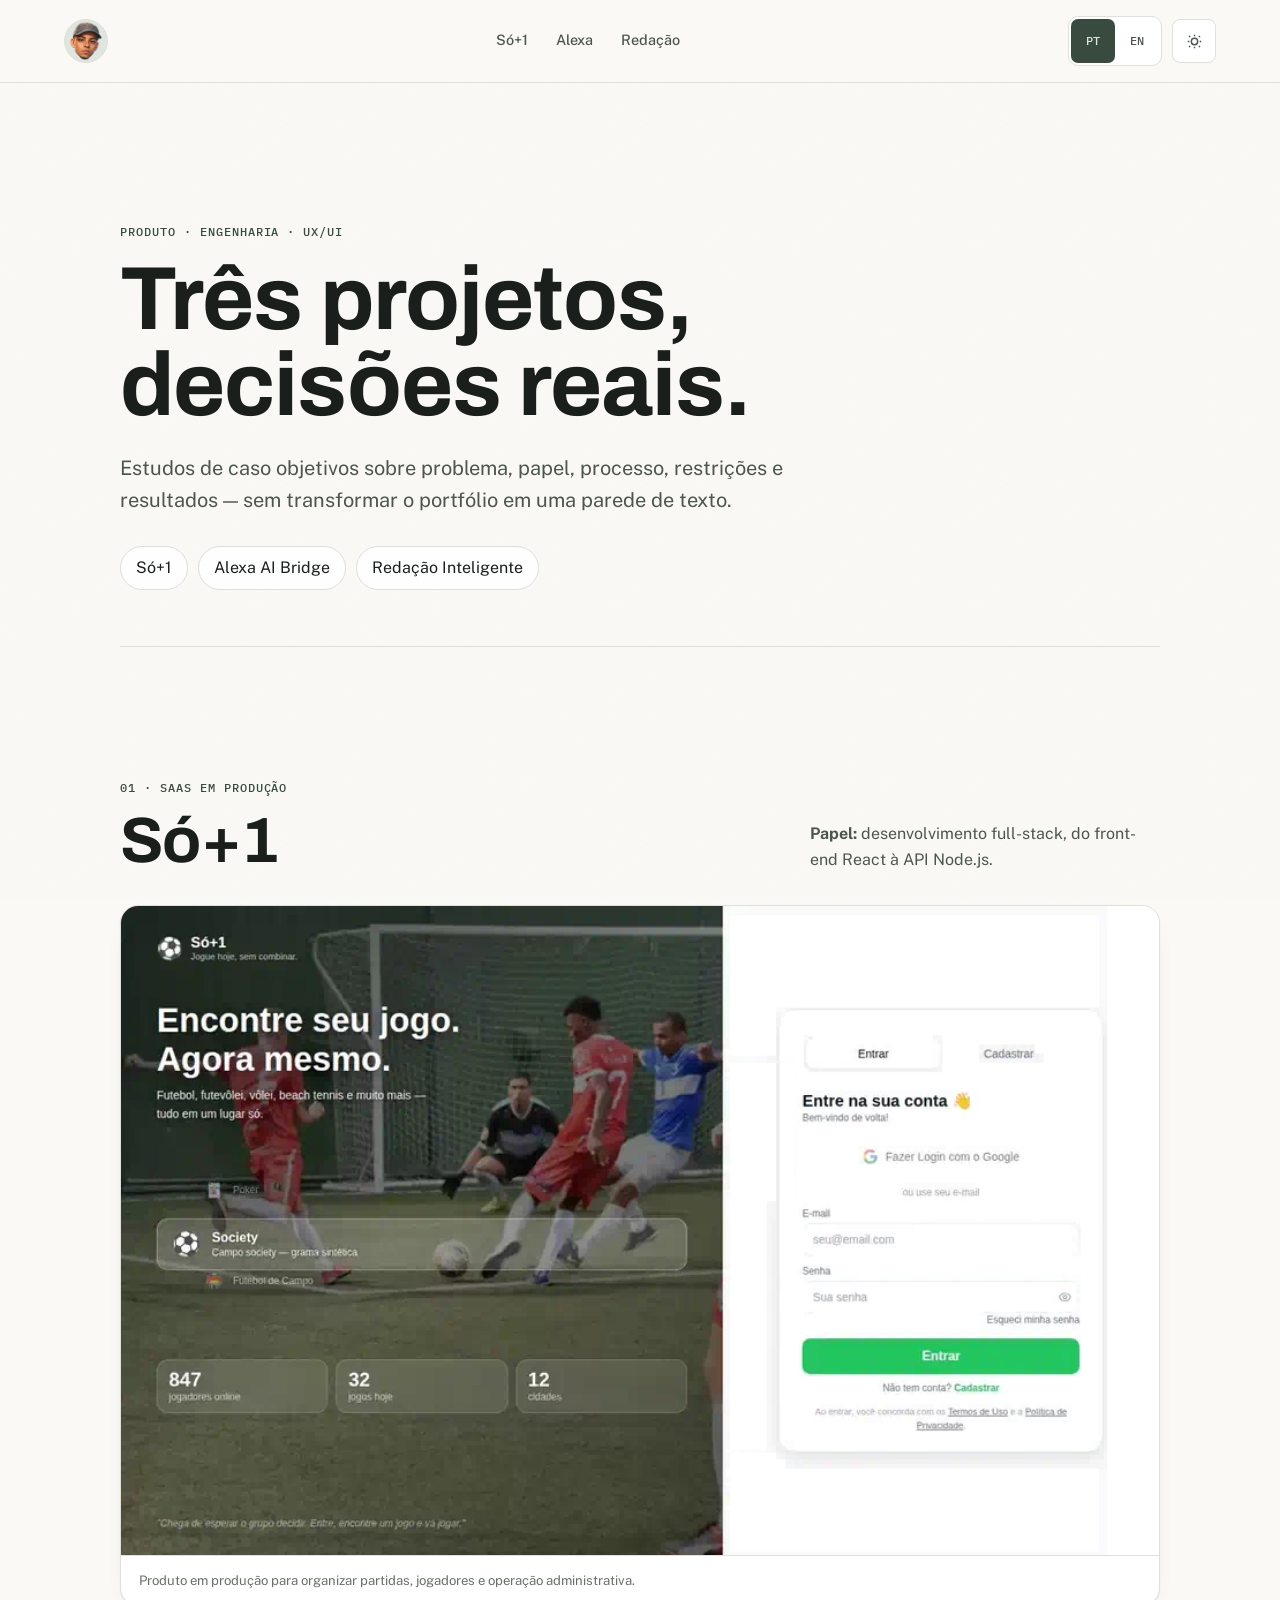
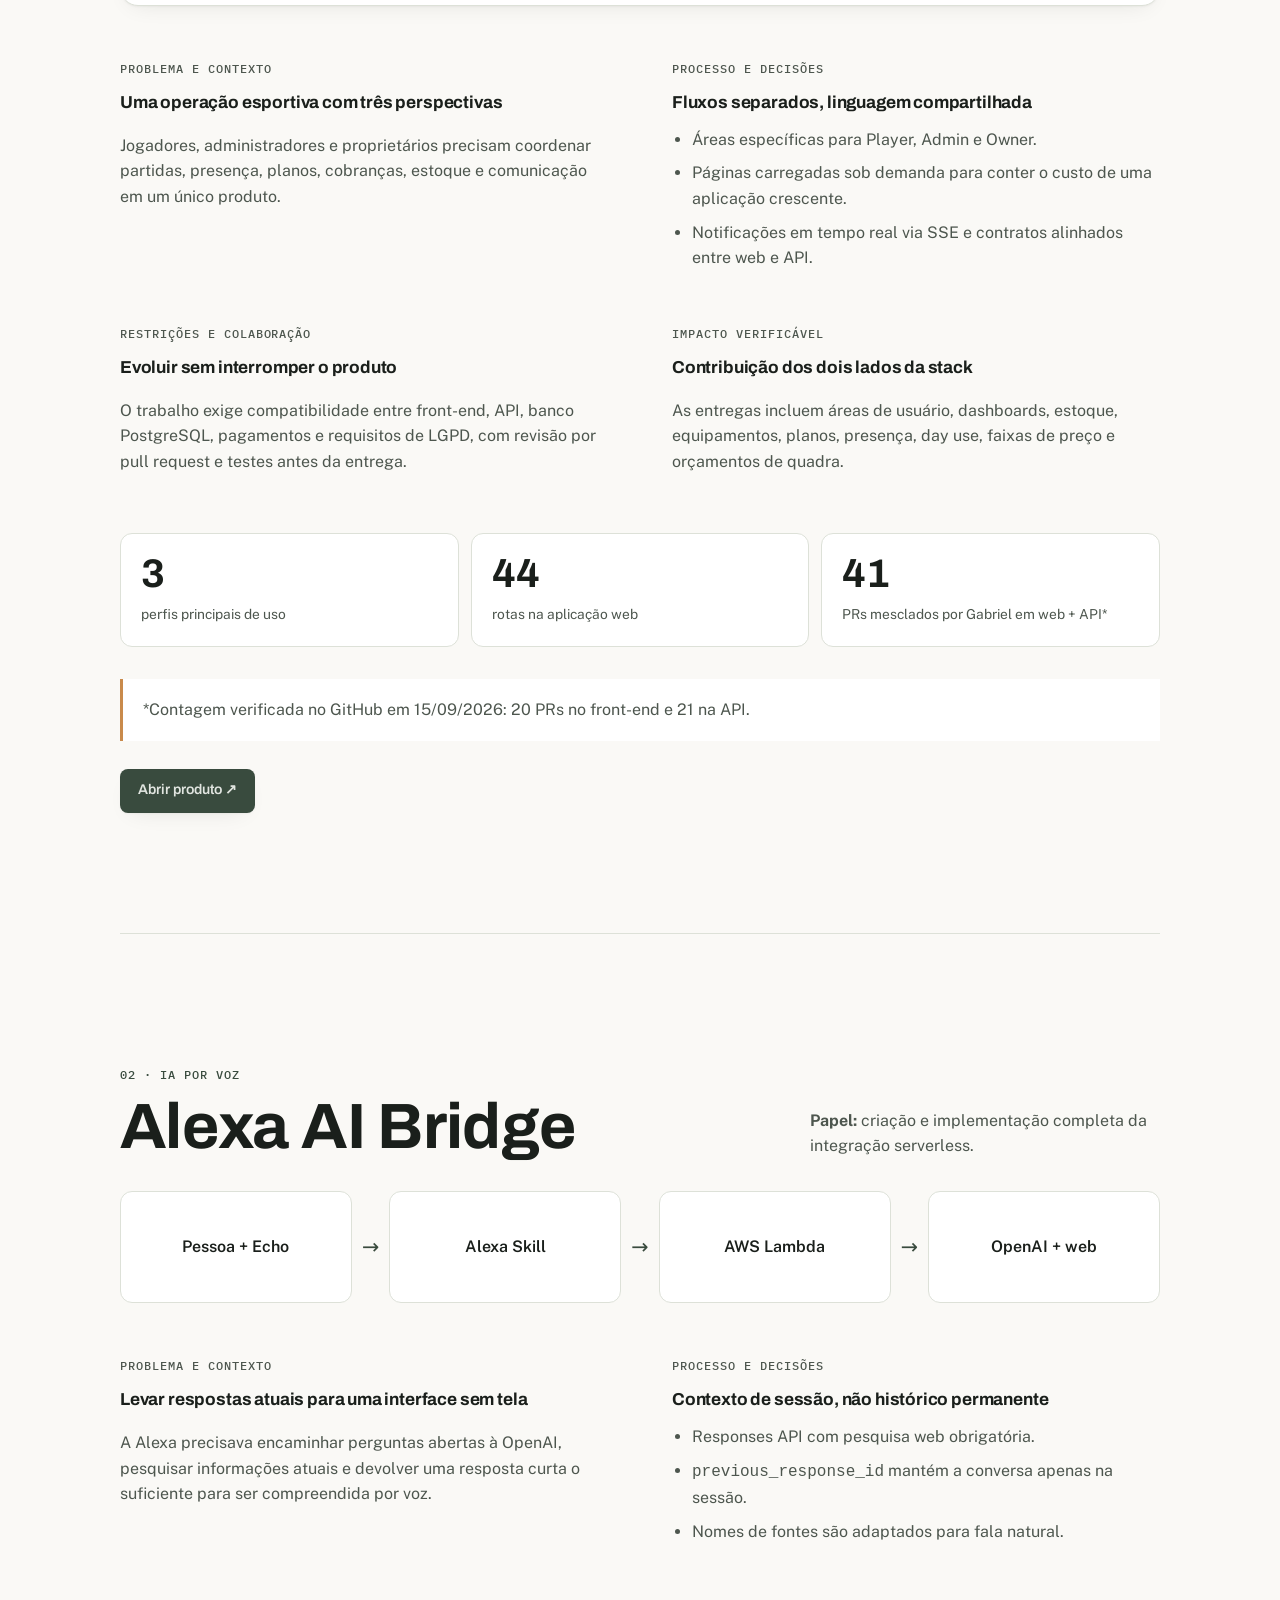
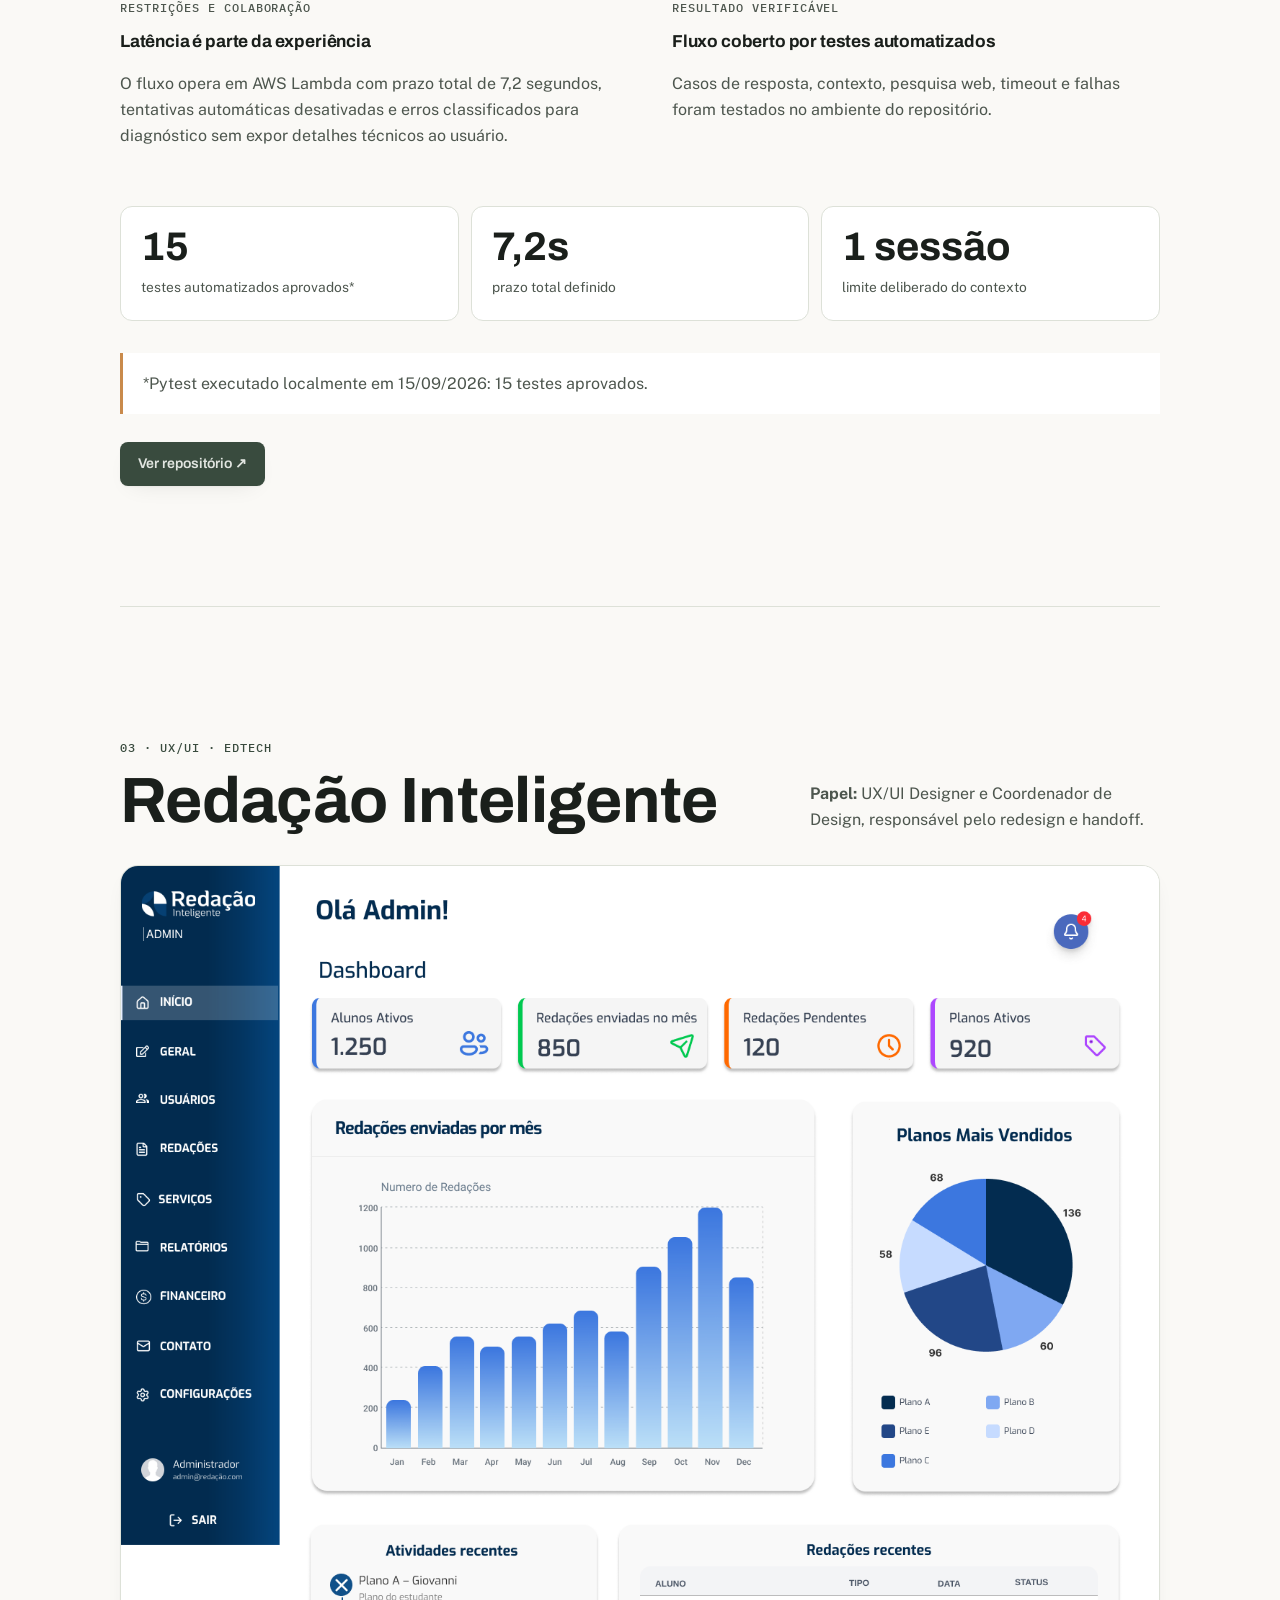
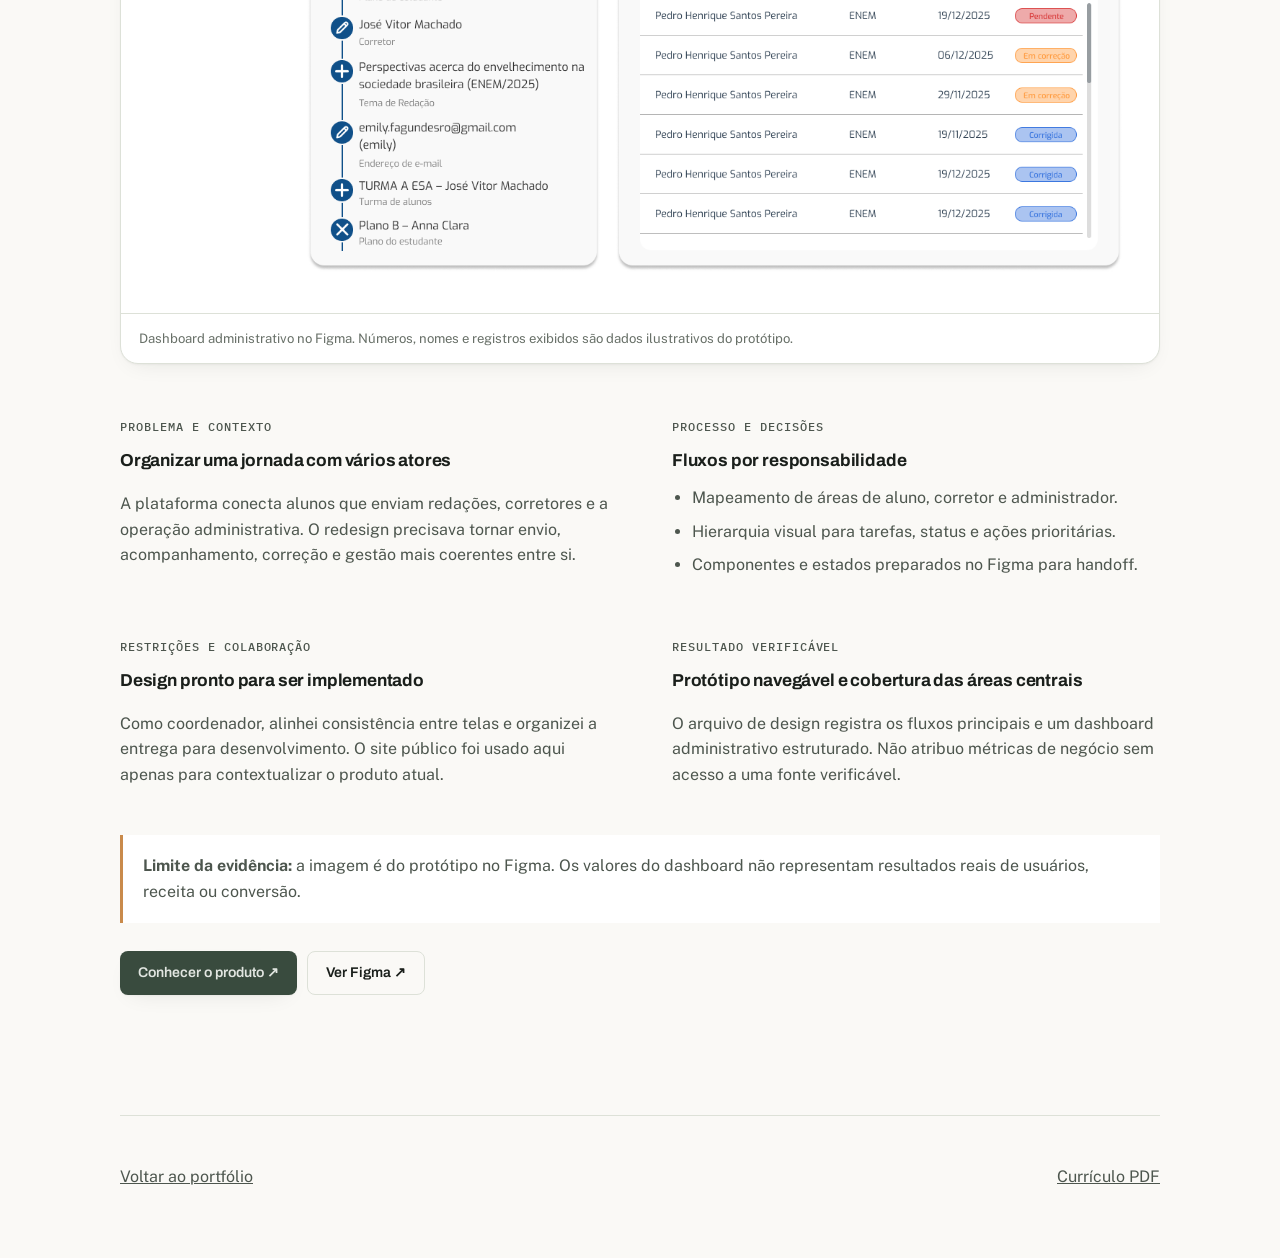
==== case-studies.html @ 2f15545d "feat: add bilingual visual case studies" ====
<!doctype html>
<html lang="pt-BR">
<head>
<meta charset="UTF-8"><meta name="viewport" content="width=device-width,initial-scale=1">
<title>Estudos de caso — Gabriel Soares</title>
<meta name="description" content="Estudos de caso de produto, engenharia full-stack e UX/UI de Gabriel Soares.">
<link rel="icon" type="image/png" href="favicon.png"><link rel="preconnect" href="https://fonts.googleapis.com"><link rel="preconnect" href="https://fonts.gstatic.com" crossorigin>
<link rel="stylesheet" href="https://fonts.googleapis.com/css2?family=Archivo:wght@500;600;700;800&family=Public+Sans:wght@400;500;600&family=IBM+Plex+Mono:wght@400;500&display=swap"><link rel="stylesheet" href="style.css"><link rel="stylesheet" href="case-studies.css">
<script>(function(){try{var t=localStorage.getItem("theme");if(t==="light"||t==="dark")document.documentElement.setAttribute("data-theme",t);}catch(e){}})();</script>
</head>
<body>
<a class="skip-link" href="#main">Pular para o conteúdo</a><div class="noise" aria-hidden="true"></div>
<header class="site-header"><a class="brand" href="./" aria-label="Gabriel Soares — início"><img src="avatar-nav.png" alt="Gabriel Soares" width="36" height="36"></a>
  <nav class="nav" aria-label="Estudos de caso"><a href="#so-mais-um">Só+1</a><a href="#alexa">Alexa</a><a href="#redacao">Redação</a></nav>
  <div class="header-actions"><div class="language-switcher" role="group" aria-label="Selecionar idioma"><button class="language-btn is-active" type="button" data-language-option="pt-BR" aria-pressed="true">PT</button><button class="language-btn" type="button" data-language-option="en" aria-pressed="false">EN</button></div><button class="theme-toggle" id="themeToggle" type="button" aria-label="Alternar tema claro/escuro"><svg class="icon-sun" aria-hidden="true" width="17" height="17" viewBox="0 0 24 24" fill="none" stroke="currentColor" stroke-width="2"><circle cx="12" cy="12" r="4.5"/><path d="M12 2.5v2.2M12 19.3v2.2M4.2 4.2l1.6 1.6M18.2 18.2l1.6 1.6M2.5 12h2.2M19.3 12h2.2M4.2 19.8l1.6-1.6M18.2 5.8l1.6-1.6"/></svg><svg class="icon-moon" aria-hidden="true" width="17" height="17" viewBox="0 0 24 24" fill="none" stroke="currentColor" stroke-width="2"><path d="M20 14.5A8.5 8.5 0 1 1 9.5 4a6.8 6.8 0 0 0 10.5 10.5Z"/></svg></button></div>
</header>
<main id="main">
<section class="case-hero"><div data-lang-block="pt-BR"><p class="case-eyebrow">Produto · Engenharia · UX/UI</p><h1>Três projetos,<br>decisões reais.</h1><p>Estudos de caso objetivos sobre problema, papel, processo, restrições e resultados — sem transformar o portfólio em uma parede de texto.</p><nav class="case-jumps" aria-label="Ir para um estudo"><a href="#so-mais-um">Só+1</a><a href="#alexa">Alexa AI Bridge</a><a href="#redacao">Redação Inteligente</a></nav></div><div data-lang-block="en" hidden><p class="case-eyebrow">Product · Engineering · UX/UI</p><h1>Three projects,<br>real decisions.</h1><p>Focused case studies covering the problem, role, process, constraints, and results—without turning the portfolio into a wall of text.</p><nav class="case-jumps" aria-label="Jump to a case study"><a href="#so-mais-um">Só+1</a><a href="#alexa">Alexa AI Bridge</a><a href="#redacao">Redação Inteligente</a></nav></div></section>

<section id="so-mais-um" class="case-study">
<div data-lang-block="pt-BR"><div class="case-heading"><div><p class="case-label">01 · SaaS em produção</p><h2>Só+1</h2></div><p class="case-role"><strong>Papel:</strong> desenvolvimento full-stack, do front-end React à API Node.js.</p></div><figure class="case-cover"><img src="assets/cases/so-mais-um-app.webp" alt="Interface do aplicativo Só+1" width="900" height="563"><figcaption>Produto em produção para organizar partidas, jogadores e operação administrativa.</figcaption></figure><div class="case-grid"><div class="case-copy"><p class="case-label">Problema e contexto</p><h3>Uma operação esportiva com três perspectivas</h3><p>Jogadores, administradores e proprietários precisam coordenar partidas, presença, planos, cobranças, estoque e comunicação em um único produto.</p></div><div class="case-copy"><p class="case-label">Processo e decisões</p><h3>Fluxos separados, linguagem compartilhada</h3><ul><li>Áreas específicas para Player, Admin e Owner.</li><li>Páginas carregadas sob demanda para conter o custo de uma aplicação crescente.</li><li>Notificações em tempo real via SSE e contratos alinhados entre web e API.</li></ul></div><div class="case-copy"><p class="case-label">Restrições e colaboração</p><h3>Evoluir sem interromper o produto</h3><p>O trabalho exige compatibilidade entre front-end, API, banco PostgreSQL, pagamentos e requisitos de LGPD, com revisão por pull request e testes antes da entrega.</p></div><div class="case-copy"><p class="case-label">Impacto verificável</p><h3>Contribuição dos dois lados da stack</h3><p>As entregas incluem áreas de usuário, dashboards, estoque, equipamentos, planos, presença, day use, faixas de preço e orçamentos de quadra.</p></div></div><ul class="facts"><li><strong>3</strong><span>perfis principais de uso</span></li><li><strong>44</strong><span>rotas na aplicação web</span></li><li><strong>41</strong><span>PRs mesclados por Gabriel em web + API*</span></li></ul><p class="evidence-note">*Contagem verificada no GitHub em 15/09/2026: 20 PRs no front-end e 21 na API.</p><div class="case-actions"><a class="btn btn-primary" href="https://app.so-mais-um.com" target="_blank" rel="noopener">Abrir produto ↗</a></div></div>
<div data-lang-block="en" hidden><div class="case-heading"><div><p class="case-label">01 · Live SaaS</p><h2>Só+1</h2></div><p class="case-role"><strong>Role:</strong> full-stack development, from the React front-end to the Node.js API.</p></div><figure class="case-cover"><img src="assets/cases/so-mais-um-app.webp" alt="Só+1 application interface" width="900" height="563"><figcaption>A live product for managing matches, players, and administrative operations.</figcaption></figure><div class="case-grid"><div class="case-copy"><p class="case-label">Problem and context</p><h3>One sports operation, three perspectives</h3><p>Players, administrators, and owners need to coordinate matches, attendance, plans, payments, inventory, and communication in one product.</p></div><div class="case-copy"><p class="case-label">Process and decisions</p><h3>Separate workflows, shared language</h3><ul><li>Dedicated Player, Admin, and Owner areas.</li><li>Lazy-loaded pages to control the cost of a growing application.</li><li>Real-time SSE notifications and coordinated web/API contracts.</li></ul></div><div class="case-copy"><p class="case-label">Constraints and collaboration</p><h3>Evolving without disrupting the product</h3><p>The work spans front-end, API, PostgreSQL, payments, and GDPR/LGPD requirements, with pull-request review and testing before delivery.</p></div><div class="case-copy"><p class="case-label">Verified impact</p><h3>Contributing across the stack</h3><p>Deliveries include user areas, dashboards, inventory, equipment, plans, attendance, day use, price bands, and court quotes.</p></div></div><ul class="facts"><li><strong>3</strong><span>core user roles</span></li><li><strong>44</strong><span>routes in the web app</span></li><li><strong>41</strong><span>PRs merged by Gabriel across web + API*</span></li></ul><p class="evidence-note">*GitHub count verified on September 15, 2026: 20 front-end PRs and 21 API PRs.</p><div class="case-actions"><a class="btn btn-primary" href="https://app.so-mais-um.com" target="_blank" rel="noopener">Open product ↗</a></div></div>
</section>

<section id="alexa" class="case-study">
<div data-lang-block="pt-BR"><div class="case-heading"><div><p class="case-label">02 · IA por voz</p><h2>Alexa AI Bridge</h2></div><p class="case-role"><strong>Papel:</strong> criação e implementação completa da integração serverless.</p></div><div class="architecture" aria-label="Arquitetura do Alexa AI Bridge"><div>Pessoa + Echo</div><span>→</span><div>Alexa Skill</div><span>→</span><div>AWS Lambda</div><span>→</span><div>OpenAI + web</div></div><div class="case-grid"><div class="case-copy"><p class="case-label">Problema e contexto</p><h3>Levar respostas atuais para uma interface sem tela</h3><p>A Alexa precisava encaminhar perguntas abertas à OpenAI, pesquisar informações atuais e devolver uma resposta curta o suficiente para ser compreendida por voz.</p></div><div class="case-copy"><p class="case-label">Processo e decisões</p><h3>Contexto de sessão, não histórico permanente</h3><ul><li>Responses API com pesquisa web obrigatória.</li><li><code>previous_response_id</code> mantém a conversa apenas na sessão.</li><li>Nomes de fontes são adaptados para fala natural.</li></ul></div><div class="case-copy"><p class="case-label">Restrições e colaboração</p><h3>Latência é parte da experiência</h3><p>O fluxo opera em AWS Lambda com prazo total de 7,2 segundos, tentativas automáticas desativadas e erros classificados para diagnóstico sem expor detalhes técnicos ao usuário.</p></div><div class="case-copy"><p class="case-label">Resultado verificável</p><h3>Fluxo coberto por testes automatizados</h3><p>Casos de resposta, contexto, pesquisa web, timeout e falhas foram testados no ambiente do repositório.</p></div></div><ul class="facts"><li><strong>15</strong><span>testes automatizados aprovados*</span></li><li><strong>7,2s</strong><span>prazo total definido</span></li><li><strong>1 sessão</strong><span>limite deliberado do contexto</span></li></ul><p class="evidence-note">*Pytest executado localmente em 15/09/2026: 15 testes aprovados.</p><div class="case-actions"><a class="btn btn-primary" href="https://github.com/gxbreus/alexa-ai-bridge" target="_blank" rel="noopener">Ver repositório ↗</a></div></div>
<div data-lang-block="en" hidden><div class="case-heading"><div><p class="case-label">02 · Voice AI</p><h2>Alexa AI Bridge</h2></div><p class="case-role"><strong>Role:</strong> end-to-end creation and implementation of the serverless integration.</p></div><div class="architecture" aria-label="Alexa AI Bridge architecture"><div>Person + Echo</div><span>→</span><div>Alexa Skill</div><span>→</span><div>AWS Lambda</div><span>→</span><div>OpenAI + web</div></div><div class="case-grid"><div class="case-copy"><p class="case-label">Problem and context</p><h3>Current answers through a screenless interface</h3><p>Alexa needed to forward open-ended questions to OpenAI, research current information, and return an answer concise enough to understand by voice.</p></div><div class="case-copy"><p class="case-label">Process and decisions</p><h3>Session context, not permanent history</h3><ul><li>Responses API with mandatory web search.</li><li><code>previous_response_id</code> preserves context only within the session.</li><li>Source names are adapted for natural speech.</li></ul></div><div class="case-copy"><p class="case-label">Constraints and collaboration</p><h3>Latency is part of the experience</h3><p>The flow runs on AWS Lambda with a 7.2-second total deadline, automatic retries disabled, and classified errors for diagnosis without exposing technical details to the user.</p></div><div class="case-copy"><p class="case-label">Verified result</p><h3>Automated coverage of the core flow</h3><p>Responses, context, web research, timeouts, and failure paths were tested in the repository environment.</p></div></div><ul class="facts"><li><strong>15</strong><span>automated tests passing*</span></li><li><strong>7.2s</strong><span>total deadline</span></li><li><strong>1 session</strong><span>deliberate context boundary</span></li></ul><p class="evidence-note">*Pytest run locally on September 15, 2026: 15 tests passed.</p><div class="case-actions"><a class="btn btn-primary" href="https://github.com/gxbreus/alexa-ai-bridge" target="_blank" rel="noopener">View repository ↗</a></div></div>
</section>

<section id="redacao" class="case-study">
<div data-lang-block="pt-BR"><div class="case-heading"><div><p class="case-label">03 · UX/UI · EdTech</p><h2>Redação Inteligente</h2></div><p class="case-role"><strong>Papel:</strong> UX/UI Designer e Coordenador de Design, responsável pelo redesign e handoff.</p></div><figure class="case-cover"><img src="assets/cases/redacao-admin-dashboard.png" alt="Dashboard administrativo do protótipo Redação Inteligente no Figma" width="1440" height="1453"><figcaption>Dashboard administrativo no Figma. Números, nomes e registros exibidos são dados ilustrativos do protótipo.</figcaption></figure><div class="case-grid"><div class="case-copy"><p class="case-label">Problema e contexto</p><h3>Organizar uma jornada com vários atores</h3><p>A plataforma conecta alunos que enviam redações, corretores e a operação administrativa. O redesign precisava tornar envio, acompanhamento, correção e gestão mais coerentes entre si.</p></div><div class="case-copy"><p class="case-label">Processo e decisões</p><h3>Fluxos por responsabilidade</h3><ul><li>Mapeamento de áreas de aluno, corretor e administrador.</li><li>Hierarquia visual para tarefas, status e ações prioritárias.</li><li>Componentes e estados preparados no Figma para handoff.</li></ul></div><div class="case-copy"><p class="case-label">Restrições e colaboração</p><h3>Design pronto para ser implementado</h3><p>Como coordenador, alinhei consistência entre telas e organizei a entrega para desenvolvimento. O site público foi usado aqui apenas para contextualizar o produto atual.</p></div><div class="case-copy"><p class="case-label">Resultado verificável</p><h3>Protótipo navegável e cobertura das áreas centrais</h3><p>O arquivo de design registra os fluxos principais e um dashboard administrativo estruturado. Não atribuo métricas de negócio sem acesso a uma fonte verificável.</p></div></div><p class="evidence-note"><strong>Limite da evidência:</strong> a imagem é do protótipo no Figma. Os valores do dashboard não representam resultados reais de usuários, receita ou conversão.</p><div class="case-actions"><a class="btn btn-primary" href="https://www.redacaointeligente.com.br/" target="_blank" rel="noopener">Conhecer o produto ↗</a><a class="btn btn-ghost" href="https://www.figma.com/design/iobkcU6lFKkBzWG8jEMvdj/Reda%C3%A7%C3%A3o-Inteligente?node-id=0-1" target="_blank" rel="noopener">Ver Figma ↗</a></div></div>
<div data-lang-block="en" hidden><div class="case-heading"><div><p class="case-label">03 · UX/UI · EdTech</p><h2>Redação Inteligente</h2></div><p class="case-role"><strong>Role:</strong> UX/UI Designer and Design Coordinator, responsible for the redesign and handoff.</p></div><figure class="case-cover"><img src="assets/cases/redacao-admin-dashboard.png" alt="Redação Inteligente administrative dashboard prototype in Figma" width="1440" height="1453"><figcaption>Administrative dashboard in Figma. Numbers, names, and records shown are illustrative prototype data.</figcaption></figure><div class="case-grid"><div class="case-copy"><p class="case-label">Problem and context</p><h3>Organizing a journey with multiple actors</h3><p>The platform connects students submitting essays, reviewers, and administrative operations. The redesign had to make submission, tracking, review, and management coherent across roles.</p></div><div class="case-copy"><p class="case-label">Process and decisions</p><h3>Workflows shaped by responsibility</h3><ul><li>Mapped student, reviewer, and administrator areas.</li><li>Created visual hierarchy for tasks, statuses, and priority actions.</li><li>Prepared components and states in Figma for handoff.</li></ul></div><div class="case-copy"><p class="case-label">Constraints and collaboration</p><h3>Design ready for implementation</h3><p>As coordinator, I aligned consistency across screens and organized the developer handoff. The public website is used here only to provide context for the current product.</p></div><div class="case-copy"><p class="case-label">Verified result</p><h3>Navigable prototype covering core areas</h3><p>The design file documents the key workflows and a structured administrative dashboard. I do not attribute business metrics without a verifiable source.</p></div></div><p class="evidence-note"><strong>Evidence boundary:</strong> the image comes from the Figma prototype. Dashboard values do not represent real user, revenue, or conversion results.</p><div class="case-actions"><a class="btn btn-primary" href="https://www.redacaointeligente.com.br/" target="_blank" rel="noopener">View product ↗</a><a class="btn btn-ghost" href="https://www.figma.com/design/iobkcU6lFKkBzWG8jEMvdj/Reda%C3%A7%C3%A3o-Inteligente?node-id=0-1" target="_blank" rel="noopener">View Figma ↗</a></div></div>
</section>
</main>
<footer class="case-footer"><a data-home-link href="./">Voltar ao portfólio</a><a data-resume-link href="curriculo-gabriel-soares.pdf" target="_blank" rel="noopener">Currículo PDF</a></footer><p class="sr-only" id="languageStatus" role="status" aria-live="polite"></p><script src="case-studies.js"></script>
</body></html>
---- style.css ----
:root{
  --bg:#faf9f6;
  --surface:#ffffff;
  --ink:#1a1f1b;
  --ink-soft:#4d564e;
  --ink-faint:#687068;
  --line:#dde1d8;
  --line-soft:#ecefe8;
  --accent:#394b3e;
  --accent-2:#c98a4b;
  --accent-soft:#e1e5e0;
  --accent-ink:#394b3e;
  --tag-bg:#e9ece5;
  --tag-ink:#454f49;
  --dev-bg:#394b3e;
  --dev-ink:#e9ece5;
  --ux-bg:#e9ece5;
  --ux-ink:#454f49;
  --link:#2c3a31;
  --contact-bg:#394b3e;
  --contact-ink:#eef1ea;
  --contact-ink-soft:#c7d0c4;
  --contact-line:#4c6153;
  --shadow: 0 1px 2px rgba(26,31,27,0.04), 0 8px 24px -12px rgba(26,31,27,0.12);
}

@media (prefers-color-scheme: dark){
  :root:not([data-theme="light"]){
    --bg:#12150f;
    --surface:#181c17;
    --ink:#eaede7;
    --ink-soft:#a9b2a6;
    --ink-faint:#8c9588;
    --line:#2a2f27;
    --line-soft:#1e2320;
    --accent:#8fb08f;
    --accent-2:#e0a463;
    --accent-soft:#232b22;
    --accent-ink:#9dbb9d;
    --tag-bg:#1e241c;
    --tag-ink:#c7d2c0;
    --dev-bg:#8fb08f;
    --dev-ink:#12150f;
    --ux-bg:#262b1f;
    --ux-ink:#d7dcc9;
    --link:#8fb08f;
    --contact-bg:#1e2a1f;
    --contact-ink:#eaede7;
    --contact-ink-soft:#a9b8a4;
    --contact-line:#3a4a3b;
    --shadow: 0 1px 2px rgba(0,0,0,0.3), 0 12px 32px -14px rgba(0,0,0,0.6);
  }
}
:root[data-theme="dark"]{
  --bg:#12150f;
  --surface:#181c17;
  --ink:#eaede7;
  --ink-soft:#a9b2a6;
  --ink-faint:#8c9588;
  --line:#2a2f27;
  --line-soft:#1e2320;
  --accent:#8fb08f;
  --accent-2:#e0a463;
  --accent-soft:#232b22;
  --accent-ink:#9dbb9d;
  --tag-bg:#1e241c;
  --tag-ink:#c7d2c0;
  --dev-bg:#8fb08f;
  --dev-ink:#12150f;
  --ux-bg:#262b1f;
  --ux-ink:#d7dcc9;
  --link:#8fb08f;
  --contact-bg:#1e2a1f;
  --contact-ink:#eaede7;
  --contact-ink-soft:#a9b8a4;
  --contact-line:#3a4a3b;
  --shadow: 0 1px 2px rgba(0,0,0,0.3), 0 12px 32px -14px rgba(0,0,0,0.6);
}

*{ box-sizing:border-box; }
html{ scroll-behavior:smooth; }
@media (prefers-reduced-motion: reduce){
  html{ scroll-behavior:auto; }
  *{ animation-duration:0.001ms !important; animation-iteration-count:1 !important; transition-duration:0.001ms !important; }
}

body{
  margin:0;
  background:var(--bg);
  color:var(--ink);
  font-family:"Public Sans", "Segoe UI", system-ui, sans-serif;
  font-size:16px;
  line-height:1.6;
  -webkit-font-smoothing:antialiased;
  transition:background-color .25s ease, color .25s ease;
}

.noise{
  position:fixed; inset:0; pointer-events:none; z-index:0; opacity:.025; mix-blend-mode:multiply;
  background-image:url("data:image/svg+xml,%3Csvg xmlns='http://www.w3.org/2000/svg' width='90' height='90'%3E%3Cfilter id='n'%3E%3CfeTurbulence type='fractalNoise' baseFrequency='0.9' numOctaves='2' stitchTiles='stitch'/%3E%3C/filter%3E%3Crect width='100%25' height='100%25' filter='url(%23n)'/%3E%3C/svg%3E");
}
@media (prefers-color-scheme: dark){ :root:not([data-theme="light"]) .noise{ opacity:.05; mix-blend-mode:overlay; } }
:root[data-theme="dark"] .noise{ opacity:.05; mix-blend-mode:overlay; }

a{ color:inherit; }
h1,h2,h3{ font-family:"Archivo", sans-serif; letter-spacing:-0.01em; text-wrap:balance; margin:0; }
.sr-only{
  position:absolute; width:1px; height:1px; padding:0; margin:-1px; overflow:hidden;
  clip:rect(0,0,0,0); white-space:nowrap; border:0;
}
.skip-link{
  position:fixed; z-index:100; top:8px; left:8px; transform:translateY(-150%);
  background:var(--accent); color:var(--accent-soft); padding:10px 14px; border-radius:8px;
}
.skip-link:focus{ transform:translateY(0); }

.site-header{
  position:sticky; top:0; z-index:20;
  display:flex; align-items:center; justify-content:space-between; gap:16px;
  padding:16px clamp(20px,5vw,64px);
  background:color-mix(in srgb, var(--bg) 88%, transparent);
  backdrop-filter:blur(10px);
  border-bottom:1px solid var(--line);
}
.brand{
  width:44px; height:44px; display:flex; align-items:center; justify-content:center;
  background:var(--accent-soft); border-radius:50%; border:1px solid var(--line);
  text-decoration:none; overflow:hidden; flex-shrink:0;
  transition:border-color .15s ease;
}
.brand:hover{ border-color:var(--accent); }
.brand img{ width:100%; height:100%; object-fit:cover; object-position:center 18%; }
.nav{ display:flex; gap:28px; font-size:0.9rem; font-weight:500; }
.nav a{ text-decoration:none; color:var(--ink-soft); border-bottom:1px solid transparent; padding-bottom:2px; transition:color .15s, border-color .15s; }
.nav a:hover, .nav a:focus-visible{ color:var(--ink); border-color:var(--accent); }
@media (max-width:640px){ .nav{ display:none; } }

.header-actions{ display:flex; align-items:center; gap:10px; }
.language-switcher{
  display:flex; align-items:center; padding:2px; border:1px solid var(--line); border-radius:10px;
  background:var(--surface);
}
.language-btn{
  min-width:44px; height:44px; padding:0 8px; border:0; border-radius:7px; cursor:pointer;
  background:transparent; color:var(--ink-soft); font:500 .72rem/1 "IBM Plex Mono", monospace;
  transition:background-color .15s ease, color .15s ease;
}
.language-btn:hover{ color:var(--ink); }
.language-btn.is-active{ background:var(--accent); color:var(--accent-soft); }
.theme-toggle{
  display:flex; align-items:center; justify-content:center;
  width:44px; height:44px; border-radius:8px; border:1px solid var(--line);
  background:var(--surface); color:var(--ink-soft); cursor:pointer;
  transition:color .15s ease, border-color .15s ease, transform .15s ease;
}
.theme-toggle:hover{ color:var(--accent-ink); border-color:var(--accent); }
.theme-toggle:active{ transform:scale(0.92); }
.theme-toggle .icon-moon{ display:none; }
:root[data-theme="dark"] .theme-toggle .icon-sun{ display:none; }
:root[data-theme="dark"] .theme-toggle .icon-moon{ display:block; }
@media (prefers-color-scheme: dark){
  :root:not([data-theme="light"]) .theme-toggle .icon-sun{ display:none; }
  :root:not([data-theme="light"]) .theme-toggle .icon-moon{ display:block; }
}

.btn{
  display:inline-flex; align-items:center; gap:6px;
  font-family:"Archivo", sans-serif; font-weight:600; font-size:0.88rem;
  min-height:44px; padding:10px 18px; border-radius:8px; text-decoration:none;
  transition:transform .15s ease, box-shadow .15s ease, background .15s ease;
}
.btn:active{ transform:translateY(1px); }
.btn-primary{ background:var(--accent); color:var(--accent-soft); box-shadow:var(--shadow); }
.btn-primary:hover{ box-shadow:0 4px 16px -4px color-mix(in srgb, var(--accent) 50%, transparent); }
.btn-ghost{ background:transparent; color:var(--ink); border:1px solid var(--line); }
.btn-ghost:hover{ border-color:var(--accent); color:var(--accent-ink); }
.btn-sm{ padding:7px 14px; font-size:0.8rem; }

:where(a, button):focus-visible{
  outline:3px solid color-mix(in srgb, var(--accent-2) 75%, transparent);
  outline-offset:3px;
}

.hero{
  position:relative; z-index:1; overflow:hidden;
  padding:clamp(72px,14vw,148px) clamp(20px,5vw,64px) clamp(56px,8vw,96px);
  max-width:1040px; margin:0 auto;
}
.hero::before{
  content:""; position:absolute; z-index:-1; top:-20%; right:-10%;
  width:520px; height:520px; border-radius:50%;
  background:radial-gradient(circle, color-mix(in srgb, var(--accent) 16%, transparent), transparent 70%);
  animation:drift 22s ease-in-out infinite alternate;
}
@keyframes drift{
  0%{ transform:translate(0,0) scale(1); }
  100%{ transform:translate(-40px, 30px) scale(1.08); }
}
.kicker{
  font-family:"IBM Plex Mono", monospace; font-size:0.82rem; letter-spacing:0.06em; text-transform:uppercase;
  color:var(--accent-ink); margin:0 0 20px;
}
.hero-title{
  font-size:clamp(2.4rem, 6vw, 4.1rem); font-weight:800; line-height:1.05; margin:0 0 24px;
}
.hero-emphasis{ color:var(--accent-ink); font-style:italic; font-weight:600; }
.hero-lead{
  font-size:clamp(1.05rem, 1.6vw, 1.2rem); color:var(--ink-soft); max-width:60ch; margin:0 0 32px;
}
.hero-actions{ display:flex; gap:14px; flex-wrap:wrap; margin-bottom:32px; }
.hero-meta{ display:flex; flex-wrap:wrap; gap:6px 12px; font-size:0.86rem; color:var(--ink-faint); }
.hero-meta a{ color:var(--link); text-decoration:none; border-bottom:1px solid transparent; }
.hero-meta a:hover{ border-color:var(--link); }
.hero-meta .dot{ color:var(--line); }

.section{
  position:relative; z-index:1;
  max-width:1040px; margin:0 auto;
  padding:clamp(48px,8vw,88px) clamp(20px,5vw,64px);
  border-top:1px solid var(--line);
}
.section-head{ display:flex; align-items:baseline; gap:14px; margin-bottom:36px; }
.section-num{
  font-family:"IBM Plex Mono", monospace; font-size:0.82rem; color:var(--accent-2);
}
.section-head h2{ font-size:clamp(1.5rem, 3vw, 2rem); font-weight:700; }

.reveal{ opacity:1; transform:none; }

.about-grid{ display:grid; grid-template-columns:1.3fr 1fr; gap:48px; align-items:start; }
@media (max-width:760px){ .about-grid{ grid-template-columns:1fr; } }
.about-text{ color:var(--ink-soft); font-size:1.02rem; margin:0 0 20px; max-width:58ch; }
.about-text strong{ color:var(--ink); font-weight:600; }
.about-stack{ background:var(--surface); border:1px solid var(--line); border-radius:14px; padding:24px; box-shadow:var(--shadow); }
.about-stack h3{ font-size:0.78rem; text-transform:uppercase; letter-spacing:0.08em; color:var(--accent-ink); margin-bottom:16px; }
.stack-list{ list-style:none; margin:0; padding:0; display:flex; flex-direction:column; gap:12px; }
.stack-list li{ display:flex; flex-direction:column; gap:2px; border-bottom:1px dotted var(--line); padding-bottom:10px; }
.stack-list li:last-child{ border-bottom:none; padding-bottom:0; }
.stack-list span{ font-weight:600; font-size:0.86rem; }
.stack-list em{ font-style:normal; color:var(--ink-faint); font-family:"IBM Plex Mono", monospace; font-size:0.76rem; }

.timeline{ list-style:none; margin:0; padding:0; display:flex; flex-direction:column; gap:32px; }
.timeline-item{ display:grid; grid-template-columns:140px 1fr; gap:24px; }
@media (max-width:600px){ .timeline-item{ grid-template-columns:1fr; gap:6px; } }
.timeline-date{ font-family:"IBM Plex Mono", monospace; font-size:0.78rem; color:var(--ink-faint); padding-top:3px; }
.timeline-body h3{ font-size:1.05rem; font-weight:700; margin-bottom:2px; }
.timeline-org{ color:var(--accent-ink); font-weight:600; font-size:0.88rem; margin:0 0 8px; }
.timeline-body p{ color:var(--ink-soft); margin:0; max-width:58ch; }

.filter-row{ display:flex; gap:8px; margin-bottom:28px; }
.filter-btn{
  font-family:"IBM Plex Mono", monospace; font-size:0.78rem; letter-spacing:0.02em;
  background:transparent; border:1px solid var(--line); color:var(--ink-soft);
  min-height:44px; padding:7px 16px; border-radius:999px; cursor:pointer; transition:all .15s ease;
}
.filter-btn:hover{ border-color:var(--accent); color:var(--ink); }
.filter-btn.is-active{ background:var(--accent); border-color:var(--accent); color:var(--accent-soft); }

.card-hero{
  background:var(--surface); border:1px solid var(--accent); border-radius:16px;
  padding:clamp(24px,4vw,36px); margin-bottom:20px; box-shadow:var(--shadow);
  transition:box-shadow .18s ease;
}
.card-hero-top{ margin-bottom:10px; }
.card-hero h3{ font-size:1.6rem; font-weight:800; margin-bottom:10px; }
.card-hero > p{ color:var(--ink-soft); max-width:64ch; margin:0 0 24px; }
.card-hero-split{ display:grid; grid-template-columns:1fr 1fr; gap:28px; padding-top:20px; border-top:1px dashed var(--line); }
@media (max-width:640px){ .card-hero-split{ grid-template-columns:1fr; } }
.split-label{
  display:block; font-family:"IBM Plex Mono", monospace; font-size:0.72rem; text-transform:uppercase;
  letter-spacing:0.05em; color:var(--accent-ink); margin-bottom:6px;
}
.card-hero-split p{ color:var(--ink-soft); font-size:0.92rem; margin:0 0 10px; }

.projects-grid{ display:grid; grid-template-columns:repeat(2, 1fr); gap:20px; }
@media (max-width:760px){ .projects-grid{ grid-template-columns:1fr; } }

.card{
  background:var(--surface); border:1px solid var(--line); border-radius:14px;
  padding:24px; display:flex; flex-direction:column; gap:12px;
  box-shadow:var(--shadow); transition:transform .18s ease, box-shadow .18s ease;
}
.card:hover{ transform:translateY(-3px); box-shadow:0 4px 8px rgba(26,31,27,0.06), 0 16px 32px -14px rgba(26,31,27,0.18); }
.card[hidden]{ display:none; }
.card-top{ display:flex; align-items:center; justify-content:space-between; gap:10px; flex-wrap:wrap; }
.pill{
  font-family:"IBM Plex Mono", monospace; font-size:0.68rem; letter-spacing:0.03em; text-transform:uppercase;
  padding:4px 9px; border-radius:5px; white-space:nowrap;
}
.pill-dev{ background:var(--dev-bg); color:var(--dev-ink); }
.pill-ux{ background:var(--ux-bg); color:var(--ux-ink); }
.card-link{
  font-family:"IBM Plex Mono", monospace; font-size:0.74rem; color:var(--link); text-decoration:none;
}
.card-link:hover{ text-decoration:underline; }
.card h3{ font-size:1.08rem; font-weight:700; }
.card p{ color:var(--ink-soft); font-size:0.92rem; margin:0; flex-grow:1; }
.card-tags{ display:flex; flex-wrap:wrap; gap:6px; margin-top:4px; }
.card-tags span{
  font-family:"IBM Plex Mono", monospace; font-size:0.68rem; background:var(--tag-bg); color:var(--tag-ink);
  padding:3px 8px; border-radius:4px; border:1px solid var(--line);
}

.contact{ text-align:left; }
.contact-card{
  background:var(--contact-bg); color:var(--contact-ink); border-radius:18px;
  padding:clamp(32px,5vw,52px); display:flex; flex-direction:column; gap:24px;
}
.contact-card p{ font-size:1.1rem; max-width:52ch; margin:0; color:var(--contact-ink-soft); }
.contact-links{ display:flex; gap:14px; flex-wrap:wrap; }
.contact .btn-primary{ background:var(--contact-ink); color:var(--contact-bg); }
.contact .btn-ghost{ border-color:var(--contact-line); color:var(--contact-ink); }
.contact .btn-ghost:hover{ border-color:var(--contact-ink); }

.site-footer{
  max-width:1040px; margin:0 auto; padding:32px clamp(20px,5vw,64px) 56px;
  display:flex; justify-content:space-between; gap:12px; flex-wrap:wrap;
  font-size:0.8rem; color:var(--ink-faint);
}

@media (max-width:420px){
  .site-header{ padding-inline:14px; gap:8px; }
  .header-actions{ gap:6px; }
  .resume-link{ display:none; }
}
---- case-studies.css ----
.card-links{display:flex;flex-wrap:wrap;justify-content:flex-end;gap:4px 14px}
.card-link-primary{color:var(--accent-ink);font-weight:700}

.case-hero,.case-study,.case-footer{width:min(calc(100% - 40px),1040px);margin-inline:auto}
.case-hero{padding:clamp(72px,10vw,132px) 0 56px;border-bottom:1px solid var(--line)}
.case-eyebrow,.case-label{font:500 .76rem/1.4 "IBM Plex Mono",monospace;text-transform:uppercase;letter-spacing:.08em;color:var(--accent-ink)}
.case-hero h1{max-width:850px;font-size:clamp(2.7rem,7vw,6rem);line-height:.96;margin:16px 0 24px}
.case-hero>div>p:not(.case-eyebrow){max-width:720px;font-size:clamp(1rem,2vw,1.25rem);color:var(--ink-soft)}
.case-jumps{display:flex;flex-wrap:wrap;gap:10px;margin-top:30px}
.case-jumps a{min-height:44px;display:inline-flex;align-items:center;padding:8px 15px;border:1px solid var(--line);border-radius:999px;text-decoration:none;background:var(--surface)}
.case-jumps a:hover{border-color:var(--accent)}
.case-study{padding:clamp(72px,10vw,120px) 0;border-bottom:1px solid var(--line);scroll-margin-top:84px}
.case-heading{display:grid;grid-template-columns:minmax(0,1fr) auto;align-items:end;gap:24px;margin-bottom:32px}
.case-heading h2{font-size:clamp(2rem,5vw,4.2rem);line-height:1;margin-top:10px}
.case-role{max-width:350px;color:var(--ink-soft);margin:0}
.case-cover{margin:0 0 42px;border:1px solid var(--line);border-radius:18px;overflow:hidden;background:var(--surface);box-shadow:var(--shadow)}
.case-cover img{display:block;width:100%;height:auto}
.case-cover figcaption{padding:14px 18px;color:var(--ink-faint);font-size:.82rem;border-top:1px solid var(--line)}
.case-grid{display:grid;grid-template-columns:repeat(2,minmax(0,1fr));gap:42px 64px}
.case-copy h3{font-size:1.08rem;margin:8px 0 10px}
.case-copy p,.case-copy li{color:var(--ink-soft)}
.case-copy ul{padding-left:20px;margin:0}
.case-copy li+li{margin-top:8px}
.facts{display:grid;grid-template-columns:repeat(3,minmax(0,1fr));gap:12px;margin:42px 0 0;padding:0;list-style:none}
.facts li{padding:20px;border:1px solid var(--line);border-radius:12px;background:var(--surface)}
.facts strong{display:block;font:700 clamp(1.6rem,4vw,2.5rem)/1 "Archivo",sans-serif;color:var(--ink);margin-bottom:7px}
.facts span{color:var(--ink-soft);font-size:.86rem}
.architecture{display:grid;grid-template-columns:1fr auto 1fr auto 1fr auto 1fr;align-items:center;gap:10px;margin:0 0 42px}
.architecture div{min-height:112px;display:flex;align-items:center;justify-content:center;text-align:center;padding:16px;border:1px solid var(--line);border-radius:12px;background:var(--surface);font-weight:600}
.architecture span{color:var(--accent-ink);font-size:1.3rem}
.evidence-note{margin-top:32px;padding:18px 20px;border-left:3px solid var(--accent-2);background:var(--surface);color:var(--ink-soft)}
.case-actions{display:flex;flex-wrap:wrap;gap:10px;margin-top:28px}
.case-footer{padding:48px 0 70px;display:flex;justify-content:space-between;gap:24px;color:var(--ink-soft)}
[data-lang-block][hidden]{display:none!important}
@media(max-width:760px){
  .case-heading,.case-grid{grid-template-columns:1fr}.case-heading{align-items:start}.facts{grid-template-columns:1fr}.architecture{grid-template-columns:1fr}.architecture span{transform:rotate(90deg)}.case-footer{flex-direction:column}.case-hero,.case-study,.case-footer{width:min(calc(100% - 32px),1040px)}
}
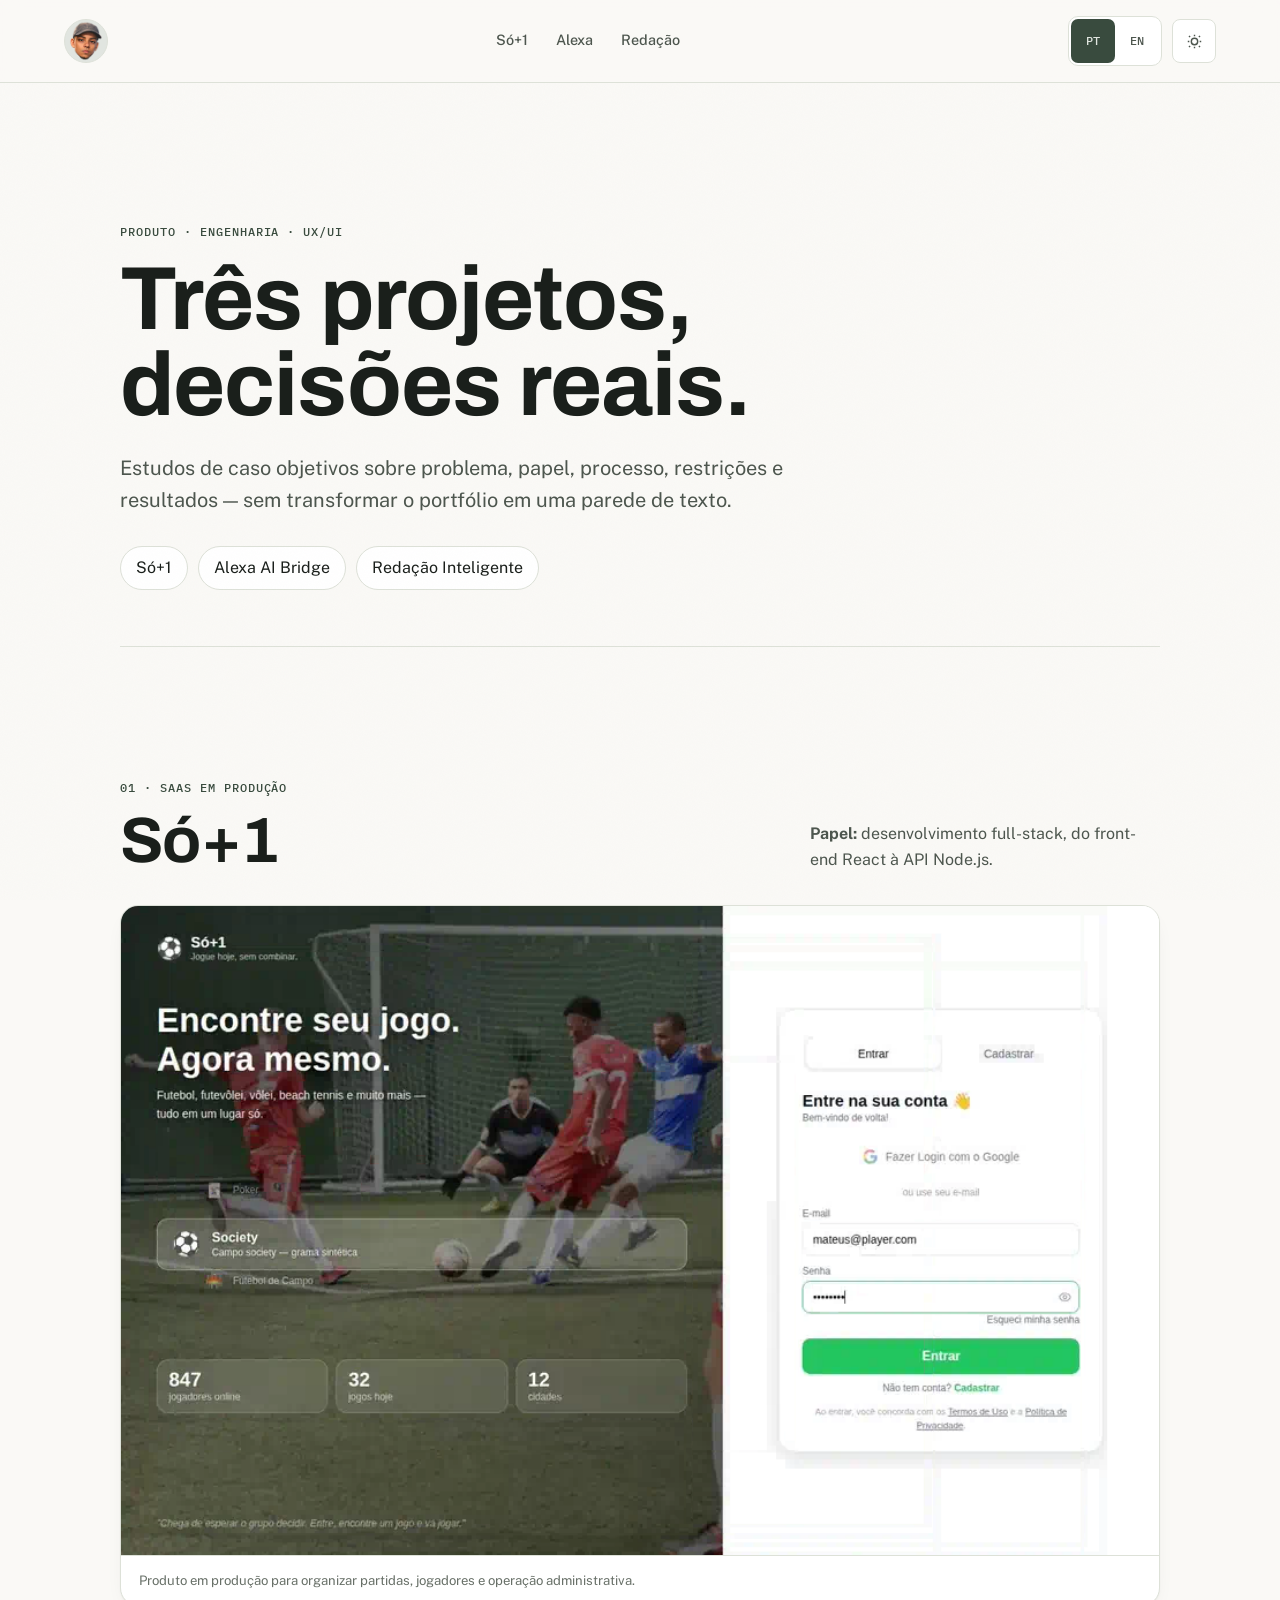
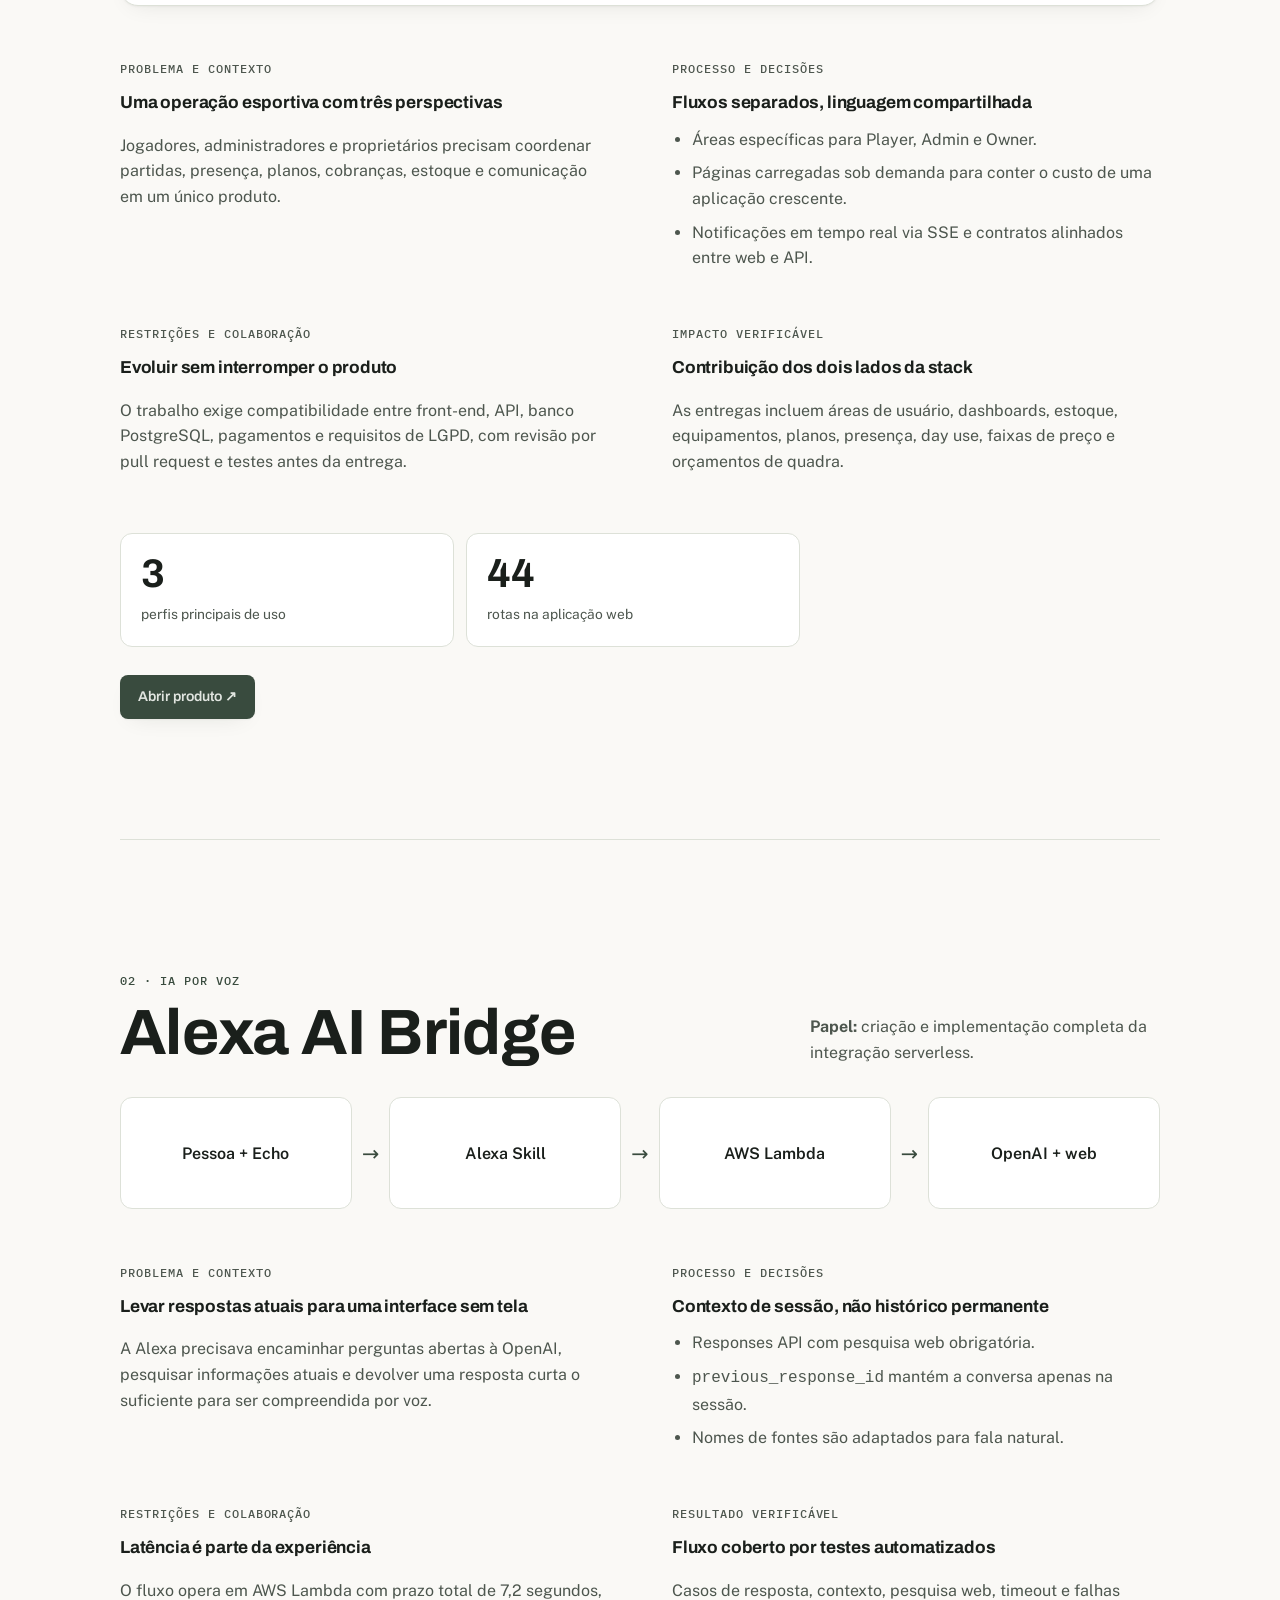
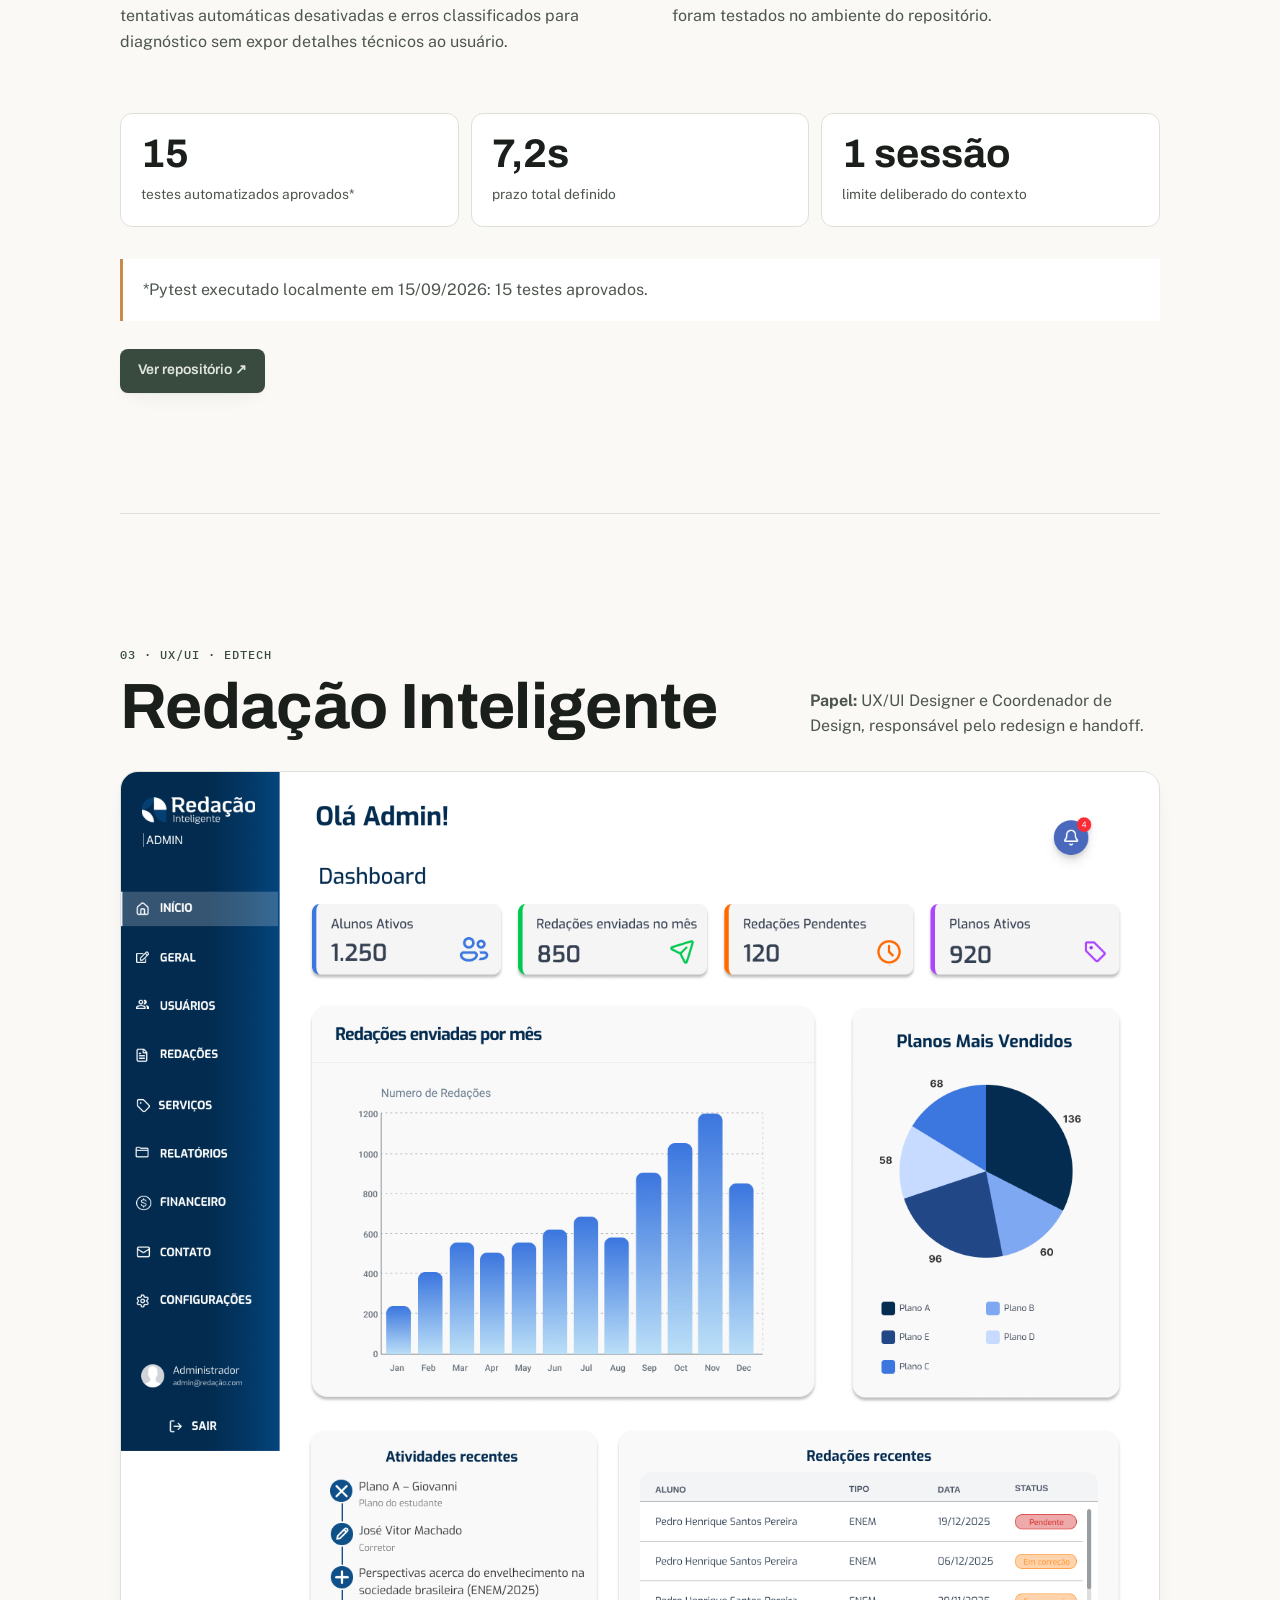
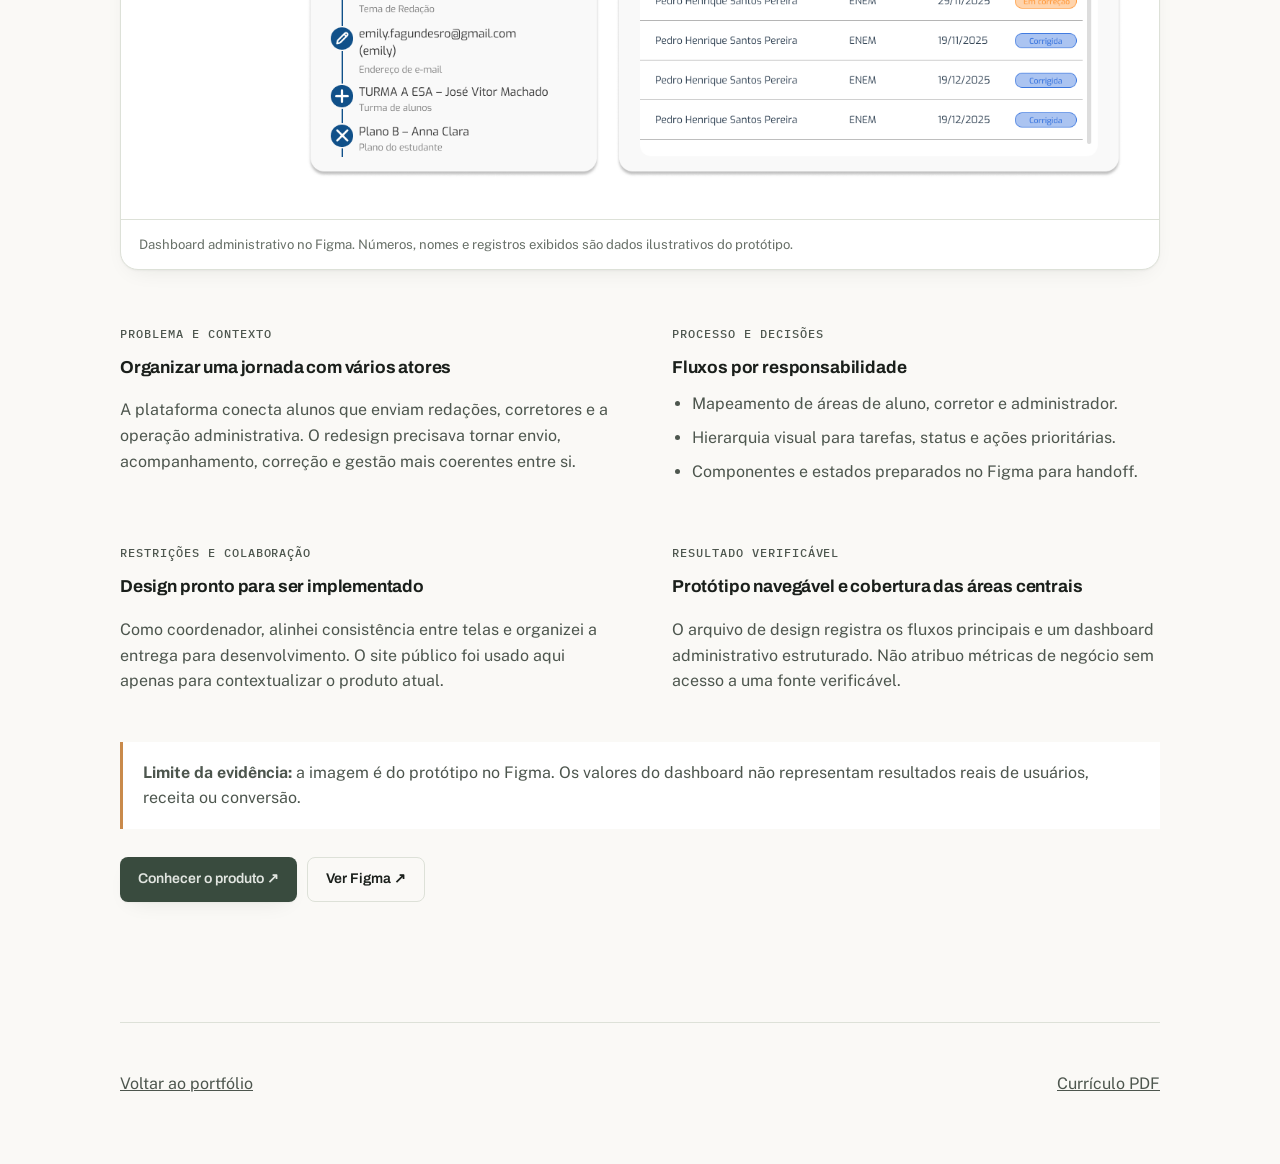
==== commit 704205a5: "refactor: remove PR counts from case studies" ====
--- a/case-studies.html
+++ b/case-studies.html
@@ -18,8 +18,8 @@
 <section class="case-hero"><div data-lang-block="pt-BR"><p class="case-eyebrow">Produto · Engenharia · UX/UI</p><h1>Três projetos,<br>decisões reais.</h1><p>Estudos de caso objetivos sobre problema, papel, processo, restrições e resultados — sem transformar o portfólio em uma parede de texto.</p><nav class="case-jumps" aria-label="Ir para um estudo"><a href="#so-mais-um">Só+1</a><a href="#alexa">Alexa AI Bridge</a><a href="#redacao">Redação Inteligente</a></nav></div><div data-lang-block="en" hidden><p class="case-eyebrow">Product · Engineering · UX/UI</p><h1>Three projects,<br>real decisions.</h1><p>Focused case studies covering the problem, role, process, constraints, and results—without turning the portfolio into a wall of text.</p><nav class="case-jumps" aria-label="Jump to a case study"><a href="#so-mais-um">Só+1</a><a href="#alexa">Alexa AI Bridge</a><a href="#redacao">Redação Inteligente</a></nav></div></section>
 
 <section id="so-mais-um" class="case-study">
-<div data-lang-block="pt-BR"><div class="case-heading"><div><p class="case-label">01 · SaaS em produção</p><h2>Só+1</h2></div><p class="case-role"><strong>Papel:</strong> desenvolvimento full-stack, do front-end React à API Node.js.</p></div><figure class="case-cover"><img src="assets/cases/so-mais-um-app.webp" alt="Interface do aplicativo Só+1" width="900" height="563"><figcaption>Produto em produção para organizar partidas, jogadores e operação administrativa.</figcaption></figure><div class="case-grid"><div class="case-copy"><p class="case-label">Problema e contexto</p><h3>Uma operação esportiva com três perspectivas</h3><p>Jogadores, administradores e proprietários precisam coordenar partidas, presença, planos, cobranças, estoque e comunicação em um único produto.</p></div><div class="case-copy"><p class="case-label">Processo e decisões</p><h3>Fluxos separados, linguagem compartilhada</h3><ul><li>Áreas específicas para Player, Admin e Owner.</li><li>Páginas carregadas sob demanda para conter o custo de uma aplicação crescente.</li><li>Notificações em tempo real via SSE e contratos alinhados entre web e API.</li></ul></div><div class="case-copy"><p class="case-label">Restrições e colaboração</p><h3>Evoluir sem interromper o produto</h3><p>O trabalho exige compatibilidade entre front-end, API, banco PostgreSQL, pagamentos e requisitos de LGPD, com revisão por pull request e testes antes da entrega.</p></div><div class="case-copy"><p class="case-label">Impacto verificável</p><h3>Contribuição dos dois lados da stack</h3><p>As entregas incluem áreas de usuário, dashboards, estoque, equipamentos, planos, presença, day use, faixas de preço e orçamentos de quadra.</p></div></div><ul class="facts"><li><strong>3</strong><span>perfis principais de uso</span></li><li><strong>44</strong><span>rotas na aplicação web</span></li><li><strong>41</strong><span>PRs mesclados por Gabriel em web + API*</span></li></ul><p class="evidence-note">*Contagem verificada no GitHub em 15/09/2026: 20 PRs no front-end e 21 na API.</p><div class="case-actions"><a class="btn btn-primary" href="https://app.so-mais-um.com" target="_blank" rel="noopener">Abrir produto ↗</a></div></div>
-<div data-lang-block="en" hidden><div class="case-heading"><div><p class="case-label">01 · Live SaaS</p><h2>Só+1</h2></div><p class="case-role"><strong>Role:</strong> full-stack development, from the React front-end to the Node.js API.</p></div><figure class="case-cover"><img src="assets/cases/so-mais-um-app.webp" alt="Só+1 application interface" width="900" height="563"><figcaption>A live product for managing matches, players, and administrative operations.</figcaption></figure><div class="case-grid"><div class="case-copy"><p class="case-label">Problem and context</p><h3>One sports operation, three perspectives</h3><p>Players, administrators, and owners need to coordinate matches, attendance, plans, payments, inventory, and communication in one product.</p></div><div class="case-copy"><p class="case-label">Process and decisions</p><h3>Separate workflows, shared language</h3><ul><li>Dedicated Player, Admin, and Owner areas.</li><li>Lazy-loaded pages to control the cost of a growing application.</li><li>Real-time SSE notifications and coordinated web/API contracts.</li></ul></div><div class="case-copy"><p class="case-label">Constraints and collaboration</p><h3>Evolving without disrupting the product</h3><p>The work spans front-end, API, PostgreSQL, payments, and GDPR/LGPD requirements, with pull-request review and testing before delivery.</p></div><div class="case-copy"><p class="case-label">Verified impact</p><h3>Contributing across the stack</h3><p>Deliveries include user areas, dashboards, inventory, equipment, plans, attendance, day use, price bands, and court quotes.</p></div></div><ul class="facts"><li><strong>3</strong><span>core user roles</span></li><li><strong>44</strong><span>routes in the web app</span></li><li><strong>41</strong><span>PRs merged by Gabriel across web + API*</span></li></ul><p class="evidence-note">*GitHub count verified on September 15, 2026: 20 front-end PRs and 21 API PRs.</p><div class="case-actions"><a class="btn btn-primary" href="https://app.so-mais-um.com" target="_blank" rel="noopener">Open product ↗</a></div></div>
+<div data-lang-block="pt-BR"><div class="case-heading"><div><p class="case-label">01 · SaaS em produção</p><h2>Só+1</h2></div><p class="case-role"><strong>Papel:</strong> desenvolvimento full-stack, do front-end React à API Node.js.</p></div><figure class="case-cover"><img src="assets/cases/so-mais-um-app.webp" alt="Interface do aplicativo Só+1" width="900" height="563"><figcaption>Produto em produção para organizar partidas, jogadores e operação administrativa.</figcaption></figure><div class="case-grid"><div class="case-copy"><p class="case-label">Problema e contexto</p><h3>Uma operação esportiva com três perspectivas</h3><p>Jogadores, administradores e proprietários precisam coordenar partidas, presença, planos, cobranças, estoque e comunicação em um único produto.</p></div><div class="case-copy"><p class="case-label">Processo e decisões</p><h3>Fluxos separados, linguagem compartilhada</h3><ul><li>Áreas específicas para Player, Admin e Owner.</li><li>Páginas carregadas sob demanda para conter o custo de uma aplicação crescente.</li><li>Notificações em tempo real via SSE e contratos alinhados entre web e API.</li></ul></div><div class="case-copy"><p class="case-label">Restrições e colaboração</p><h3>Evoluir sem interromper o produto</h3><p>O trabalho exige compatibilidade entre front-end, API, banco PostgreSQL, pagamentos e requisitos de LGPD, com revisão por pull request e testes antes da entrega.</p></div><div class="case-copy"><p class="case-label">Impacto verificável</p><h3>Contribuição dos dois lados da stack</h3><p>As entregas incluem áreas de usuário, dashboards, estoque, equipamentos, planos, presença, day use, faixas de preço e orçamentos de quadra.</p></div></div><ul class="facts facts-two"><li><strong>3</strong><span>perfis principais de uso</span></li><li><strong>44</strong><span>rotas na aplicação web</span></li></ul><div class="case-actions"><a class="btn btn-primary" href="https://app.so-mais-um.com" target="_blank" rel="noopener">Abrir produto ↗</a></div></div>
+<div data-lang-block="en" hidden><div class="case-heading"><div><p class="case-label">01 · Live SaaS</p><h2>Só+1</h2></div><p class="case-role"><strong>Role:</strong> full-stack development, from the React front-end to the Node.js API.</p></div><figure class="case-cover"><img src="assets/cases/so-mais-um-app.webp" alt="Só+1 application interface" width="900" height="563"><figcaption>A live product for managing matches, players, and administrative operations.</figcaption></figure><div class="case-grid"><div class="case-copy"><p class="case-label">Problem and context</p><h3>One sports operation, three perspectives</h3><p>Players, administrators, and owners need to coordinate matches, attendance, plans, payments, inventory, and communication in one product.</p></div><div class="case-copy"><p class="case-label">Process and decisions</p><h3>Separate workflows, shared language</h3><ul><li>Dedicated Player, Admin, and Owner areas.</li><li>Lazy-loaded pages to control the cost of a growing application.</li><li>Real-time SSE notifications and coordinated web/API contracts.</li></ul></div><div class="case-copy"><p class="case-label">Constraints and collaboration</p><h3>Evolving without disrupting the product</h3><p>The work spans front-end, API, PostgreSQL, payments, and GDPR/LGPD requirements, with pull-request review and testing before delivery.</p></div><div class="case-copy"><p class="case-label">Verified impact</p><h3>Contributing across the stack</h3><p>Deliveries include user areas, dashboards, inventory, equipment, plans, attendance, day use, price bands, and court quotes.</p></div></div><ul class="facts facts-two"><li><strong>3</strong><span>core user roles</span></li><li><strong>44</strong><span>routes in the web app</span></li></ul><div class="case-actions"><a class="btn btn-primary" href="https://app.so-mais-um.com" target="_blank" rel="noopener">Open product ↗</a></div></div>
 </section>
 
 <section id="alexa" class="case-study">
--- a/case-studies.css
+++ b/case-studies.css
@@ -22,6 +22,7 @@
 .case-copy ul{padding-left:20px;margin:0}
 .case-copy li+li{margin-top:8px}
 .facts{display:grid;grid-template-columns:repeat(3,minmax(0,1fr));gap:12px;margin:42px 0 0;padding:0;list-style:none}
+.facts-two{grid-template-columns:repeat(2,minmax(0,1fr));max-width:680px}
 .facts li{padding:20px;border:1px solid var(--line);border-radius:12px;background:var(--surface)}
 .facts strong{display:block;font:700 clamp(1.6rem,4vw,2.5rem)/1 "Archivo",sans-serif;color:var(--ink);margin-bottom:7px}
 .facts span{color:var(--ink-soft);font-size:.86rem}
@@ -33,5 +34,5 @@
 .case-footer{padding:48px 0 70px;display:flex;justify-content:space-between;gap:24px;color:var(--ink-soft)}
 [data-lang-block][hidden]{display:none!important}
 @media(max-width:760px){
-  .case-heading,.case-grid{grid-template-columns:1fr}.case-heading{align-items:start}.facts{grid-template-columns:1fr}.architecture{grid-template-columns:1fr}.architecture span{transform:rotate(90deg)}.case-footer{flex-direction:column}.case-hero,.case-study,.case-footer{width:min(calc(100% - 32px),1040px)}
+  .case-heading,.case-grid{grid-template-columns:1fr}.case-heading{align-items:start}.facts,.facts-two{grid-template-columns:1fr}.architecture{grid-template-columns:1fr}.architecture span{transform:rotate(90deg)}.case-footer{flex-direction:column}.case-hero,.case-study,.case-footer{width:min(calc(100% - 32px),1040px)}
 }
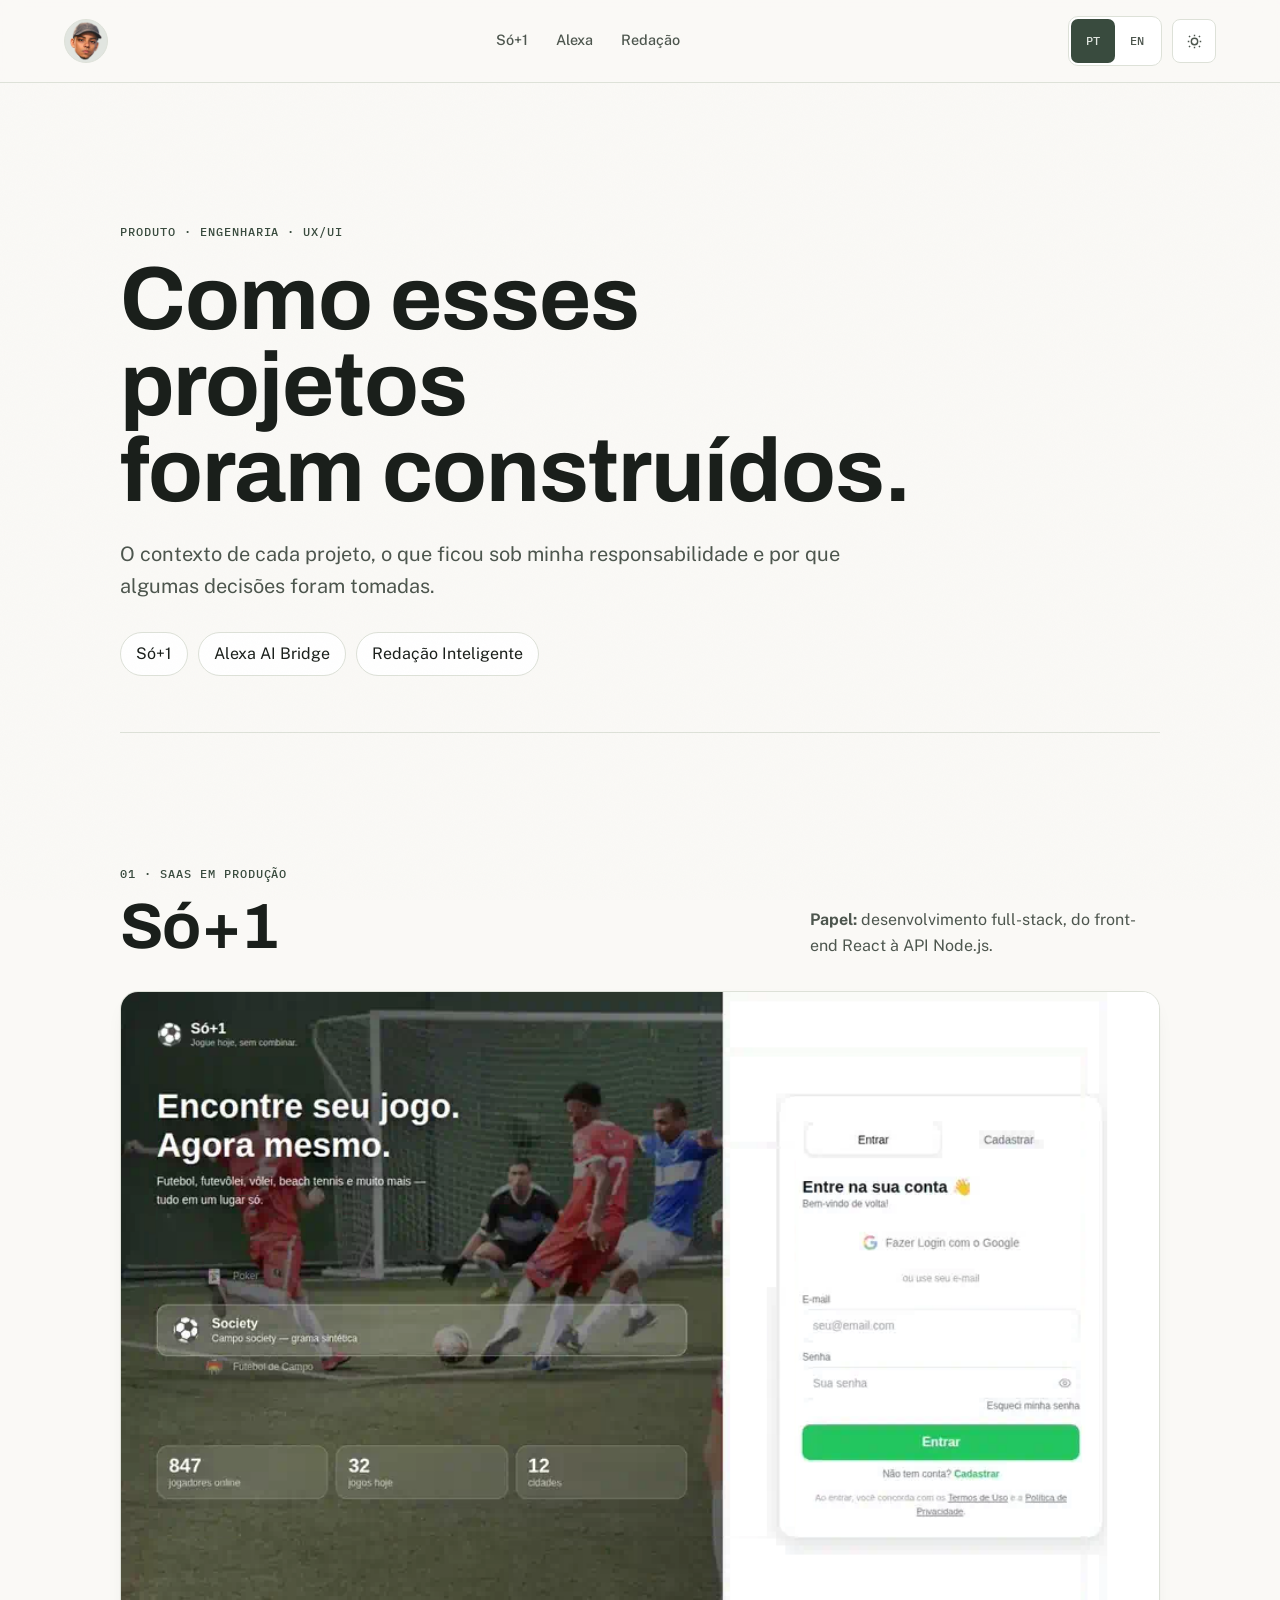
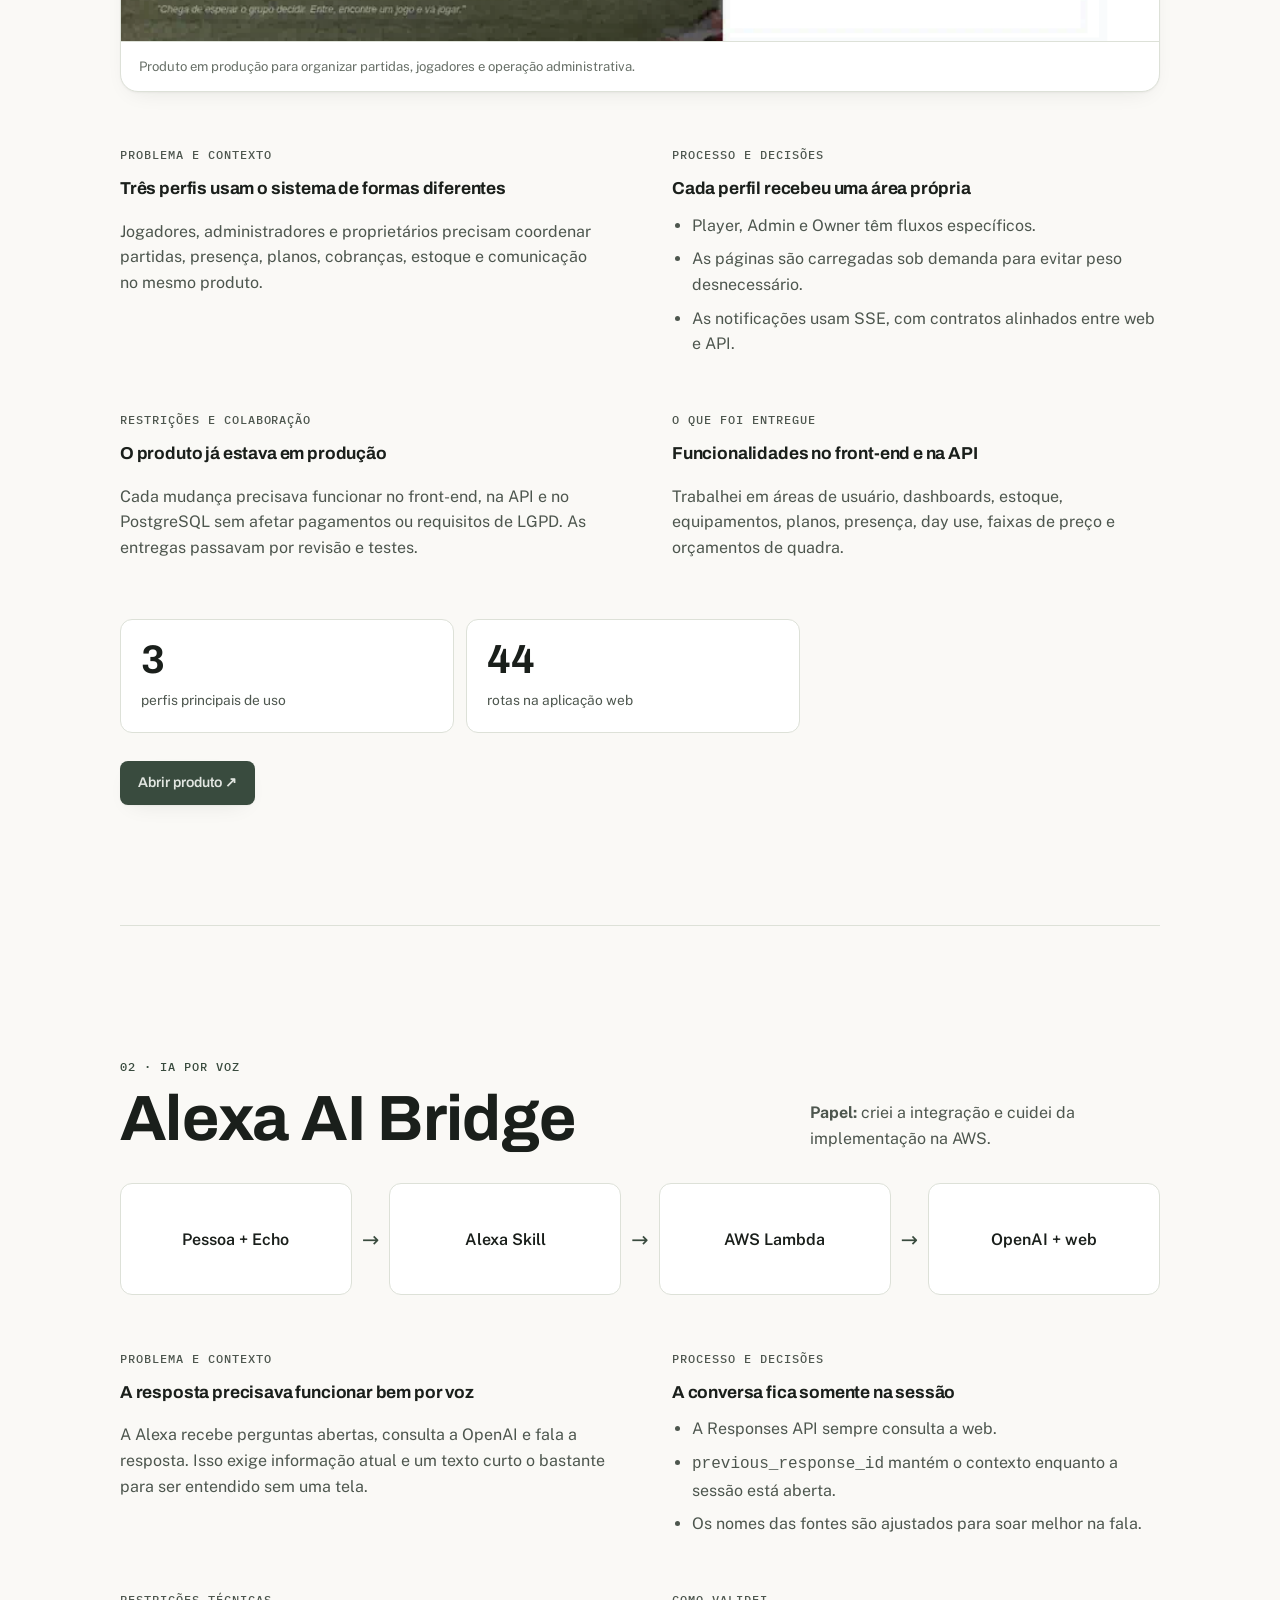
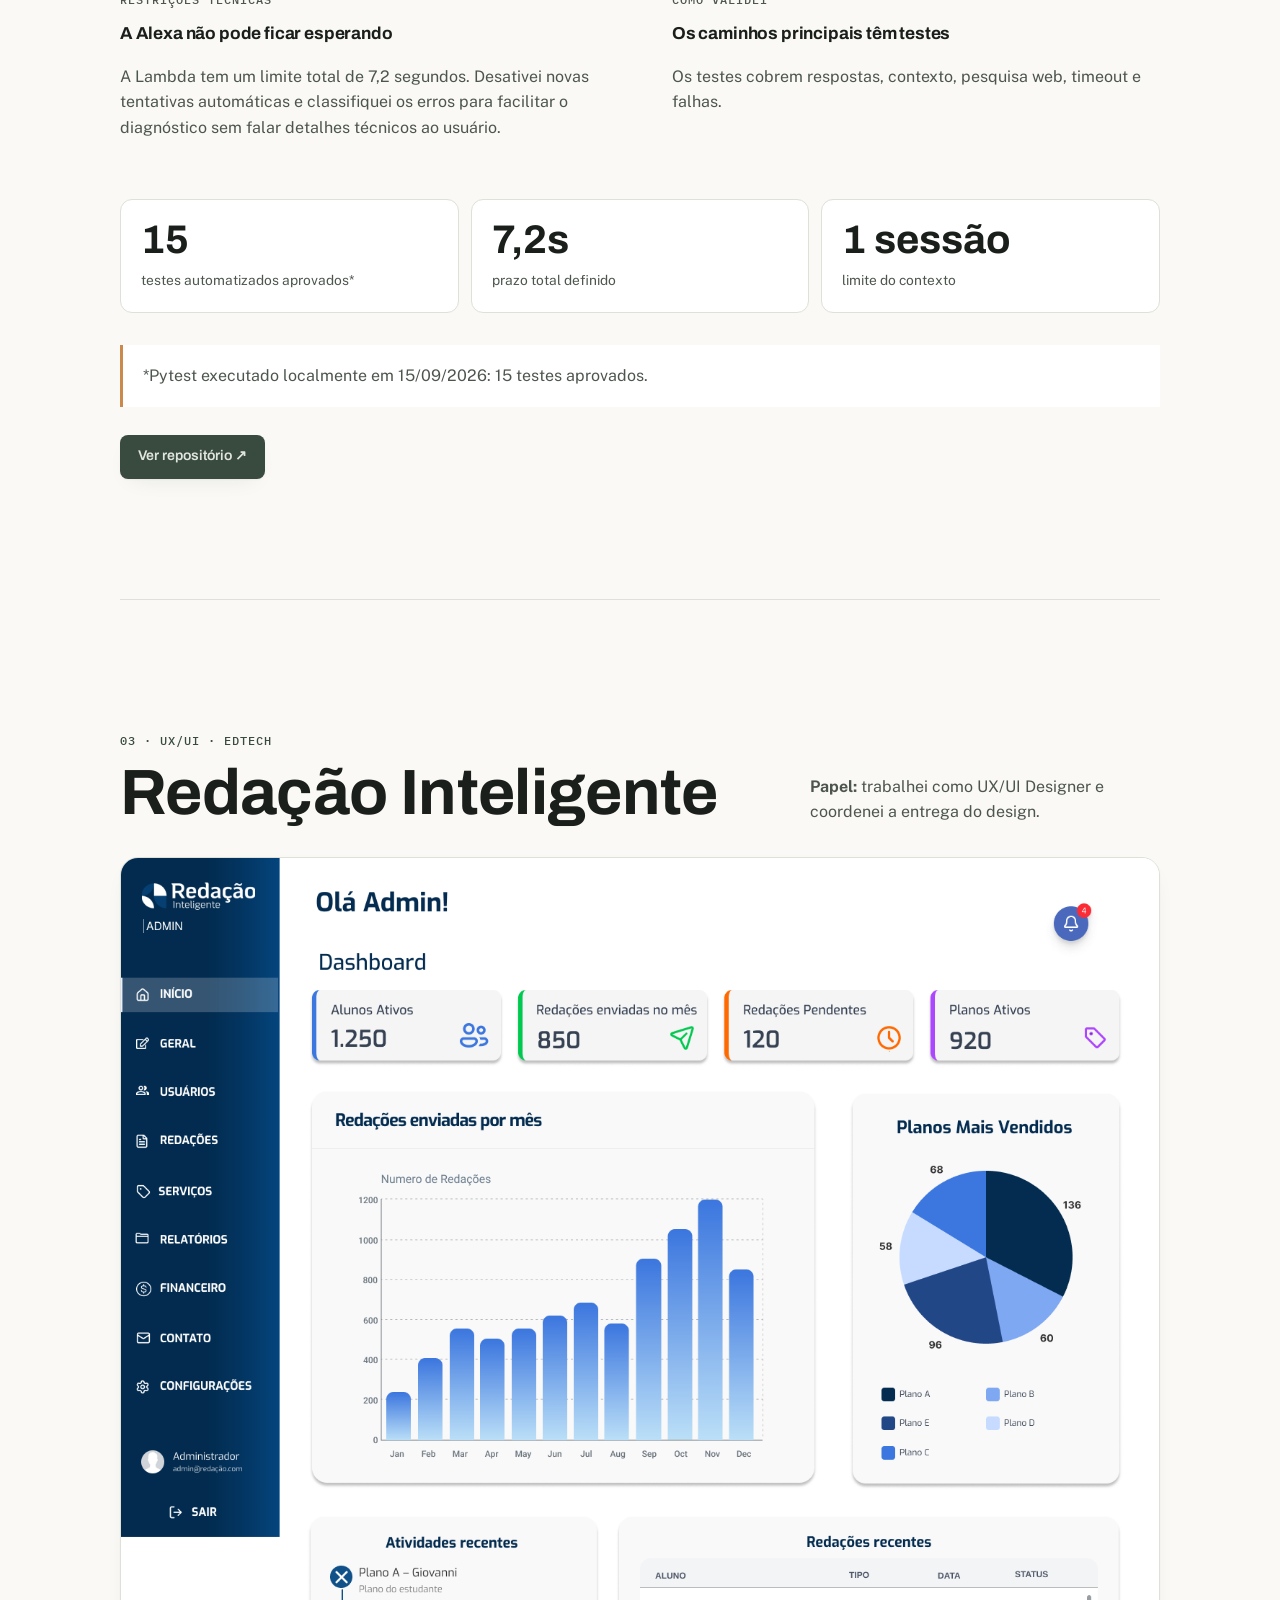
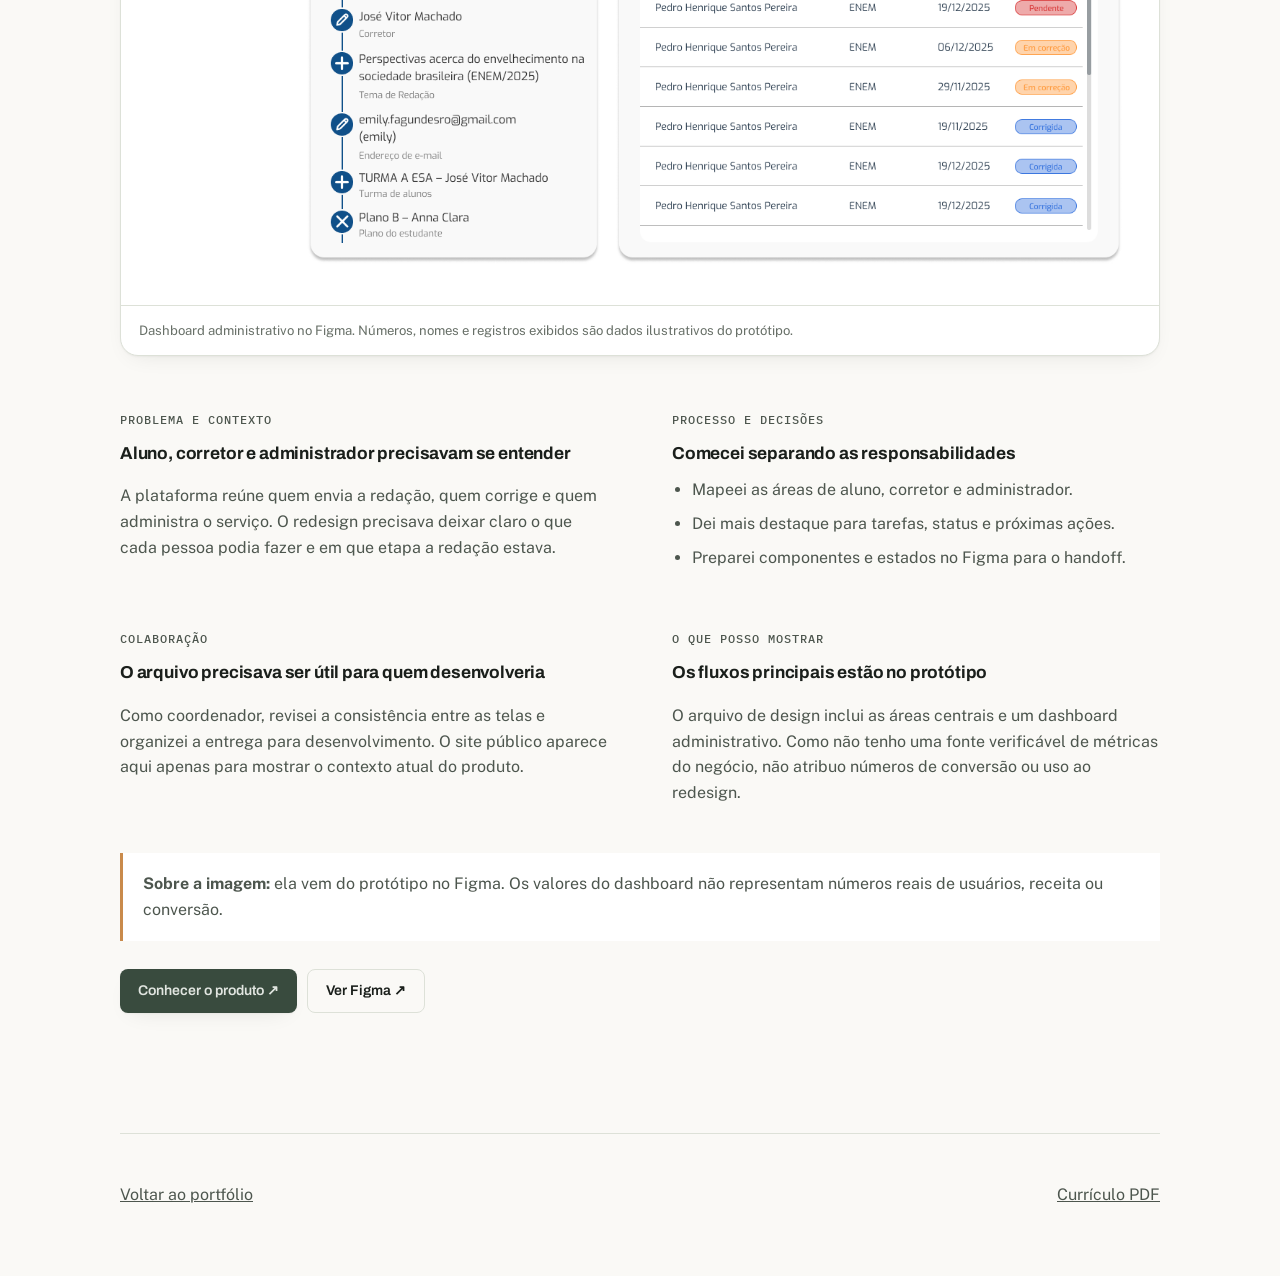
==== commit d120aa0b: "content: make portfolio copy more natural" ====
--- a/case-studies.html
+++ b/case-studies.html
@@ -2,34 +2,34 @@
 <html lang="pt-BR">
 <head>
 <meta charset="UTF-8"><meta name="viewport" content="width=device-width,initial-scale=1">
-<title>Estudos de caso — Gabriel Soares</title>
-<meta name="description" content="Estudos de caso de produto, engenharia full-stack e UX/UI de Gabriel Soares.">
+<title>Estudos de caso | Gabriel Soares</title>
+<meta name="description" content="Como Gabriel Soares trabalhou em três projetos de desenvolvimento full-stack e UX/UI.">
 <link rel="icon" type="image/png" href="favicon.png"><link rel="preconnect" href="https://fonts.googleapis.com"><link rel="preconnect" href="https://fonts.gstatic.com" crossorigin>
 <link rel="stylesheet" href="https://fonts.googleapis.com/css2?family=Archivo:wght@500;600;700;800&family=Public+Sans:wght@400;500;600&family=IBM+Plex+Mono:wght@400;500&display=swap"><link rel="stylesheet" href="style.css"><link rel="stylesheet" href="case-studies.css">
 <script>(function(){try{var t=localStorage.getItem("theme");if(t==="light"||t==="dark")document.documentElement.setAttribute("data-theme",t);}catch(e){}})();</script>
 </head>
 <body>
 <a class="skip-link" href="#main">Pular para o conteúdo</a><div class="noise" aria-hidden="true"></div>
-<header class="site-header"><a class="brand" href="./" aria-label="Gabriel Soares — início"><img src="avatar-nav.png" alt="Gabriel Soares" width="36" height="36"></a>
+<header class="site-header"><a class="brand" href="./" aria-label="Gabriel Soares, início"><img src="avatar-nav.png" alt="Gabriel Soares" width="36" height="36"></a>
   <nav class="nav" aria-label="Estudos de caso"><a href="#so-mais-um">Só+1</a><a href="#alexa">Alexa</a><a href="#redacao">Redação</a></nav>
   <div class="header-actions"><div class="language-switcher" role="group" aria-label="Selecionar idioma"><button class="language-btn is-active" type="button" data-language-option="pt-BR" aria-pressed="true">PT</button><button class="language-btn" type="button" data-language-option="en" aria-pressed="false">EN</button></div><button class="theme-toggle" id="themeToggle" type="button" aria-label="Alternar tema claro/escuro"><svg class="icon-sun" aria-hidden="true" width="17" height="17" viewBox="0 0 24 24" fill="none" stroke="currentColor" stroke-width="2"><circle cx="12" cy="12" r="4.5"/><path d="M12 2.5v2.2M12 19.3v2.2M4.2 4.2l1.6 1.6M18.2 18.2l1.6 1.6M2.5 12h2.2M19.3 12h2.2M4.2 19.8l1.6-1.6M18.2 5.8l1.6-1.6"/></svg><svg class="icon-moon" aria-hidden="true" width="17" height="17" viewBox="0 0 24 24" fill="none" stroke="currentColor" stroke-width="2"><path d="M20 14.5A8.5 8.5 0 1 1 9.5 4a6.8 6.8 0 0 0 10.5 10.5Z"/></svg></button></div>
 </header>
 <main id="main">
-<section class="case-hero"><div data-lang-block="pt-BR"><p class="case-eyebrow">Produto · Engenharia · UX/UI</p><h1>Três projetos,<br>decisões reais.</h1><p>Estudos de caso objetivos sobre problema, papel, processo, restrições e resultados — sem transformar o portfólio em uma parede de texto.</p><nav class="case-jumps" aria-label="Ir para um estudo"><a href="#so-mais-um">Só+1</a><a href="#alexa">Alexa AI Bridge</a><a href="#redacao">Redação Inteligente</a></nav></div><div data-lang-block="en" hidden><p class="case-eyebrow">Product · Engineering · UX/UI</p><h1>Three projects,<br>real decisions.</h1><p>Focused case studies covering the problem, role, process, constraints, and results—without turning the portfolio into a wall of text.</p><nav class="case-jumps" aria-label="Jump to a case study"><a href="#so-mais-um">Só+1</a><a href="#alexa">Alexa AI Bridge</a><a href="#redacao">Redação Inteligente</a></nav></div></section>
+<section class="case-hero"><div data-lang-block="pt-BR"><p class="case-eyebrow">Produto · Engenharia · UX/UI</p><h1>Como esses projetos<br>foram construídos.</h1><p>O contexto de cada projeto, o que ficou sob minha responsabilidade e por que algumas decisões foram tomadas.</p><nav class="case-jumps" aria-label="Ir para um estudo"><a href="#so-mais-um">Só+1</a><a href="#alexa">Alexa AI Bridge</a><a href="#redacao">Redação Inteligente</a></nav></div><div data-lang-block="en" hidden><p class="case-eyebrow">Product · Engineering · UX/UI</p><h1>How these projects<br>were built.</h1><p>The context behind each project, what I was responsible for, and why certain decisions were made.</p><nav class="case-jumps" aria-label="Jump to a case study"><a href="#so-mais-um">Só+1</a><a href="#alexa">Alexa AI Bridge</a><a href="#redacao">Redação Inteligente</a></nav></div></section>
 
 <section id="so-mais-um" class="case-study">
-<div data-lang-block="pt-BR"><div class="case-heading"><div><p class="case-label">01 · SaaS em produção</p><h2>Só+1</h2></div><p class="case-role"><strong>Papel:</strong> desenvolvimento full-stack, do front-end React à API Node.js.</p></div><figure class="case-cover"><img src="assets/cases/so-mais-um-app.webp" alt="Interface do aplicativo Só+1" width="900" height="563"><figcaption>Produto em produção para organizar partidas, jogadores e operação administrativa.</figcaption></figure><div class="case-grid"><div class="case-copy"><p class="case-label">Problema e contexto</p><h3>Uma operação esportiva com três perspectivas</h3><p>Jogadores, administradores e proprietários precisam coordenar partidas, presença, planos, cobranças, estoque e comunicação em um único produto.</p></div><div class="case-copy"><p class="case-label">Processo e decisões</p><h3>Fluxos separados, linguagem compartilhada</h3><ul><li>Áreas específicas para Player, Admin e Owner.</li><li>Páginas carregadas sob demanda para conter o custo de uma aplicação crescente.</li><li>Notificações em tempo real via SSE e contratos alinhados entre web e API.</li></ul></div><div class="case-copy"><p class="case-label">Restrições e colaboração</p><h3>Evoluir sem interromper o produto</h3><p>O trabalho exige compatibilidade entre front-end, API, banco PostgreSQL, pagamentos e requisitos de LGPD, com revisão por pull request e testes antes da entrega.</p></div><div class="case-copy"><p class="case-label">Impacto verificável</p><h3>Contribuição dos dois lados da stack</h3><p>As entregas incluem áreas de usuário, dashboards, estoque, equipamentos, planos, presença, day use, faixas de preço e orçamentos de quadra.</p></div></div><ul class="facts facts-two"><li><strong>3</strong><span>perfis principais de uso</span></li><li><strong>44</strong><span>rotas na aplicação web</span></li></ul><div class="case-actions"><a class="btn btn-primary" href="https://app.so-mais-um.com" target="_blank" rel="noopener">Abrir produto ↗</a></div></div>
-<div data-lang-block="en" hidden><div class="case-heading"><div><p class="case-label">01 · Live SaaS</p><h2>Só+1</h2></div><p class="case-role"><strong>Role:</strong> full-stack development, from the React front-end to the Node.js API.</p></div><figure class="case-cover"><img src="assets/cases/so-mais-um-app.webp" alt="Só+1 application interface" width="900" height="563"><figcaption>A live product for managing matches, players, and administrative operations.</figcaption></figure><div class="case-grid"><div class="case-copy"><p class="case-label">Problem and context</p><h3>One sports operation, three perspectives</h3><p>Players, administrators, and owners need to coordinate matches, attendance, plans, payments, inventory, and communication in one product.</p></div><div class="case-copy"><p class="case-label">Process and decisions</p><h3>Separate workflows, shared language</h3><ul><li>Dedicated Player, Admin, and Owner areas.</li><li>Lazy-loaded pages to control the cost of a growing application.</li><li>Real-time SSE notifications and coordinated web/API contracts.</li></ul></div><div class="case-copy"><p class="case-label">Constraints and collaboration</p><h3>Evolving without disrupting the product</h3><p>The work spans front-end, API, PostgreSQL, payments, and GDPR/LGPD requirements, with pull-request review and testing before delivery.</p></div><div class="case-copy"><p class="case-label">Verified impact</p><h3>Contributing across the stack</h3><p>Deliveries include user areas, dashboards, inventory, equipment, plans, attendance, day use, price bands, and court quotes.</p></div></div><ul class="facts facts-two"><li><strong>3</strong><span>core user roles</span></li><li><strong>44</strong><span>routes in the web app</span></li></ul><div class="case-actions"><a class="btn btn-primary" href="https://app.so-mais-um.com" target="_blank" rel="noopener">Open product ↗</a></div></div>
+<div data-lang-block="pt-BR"><div class="case-heading"><div><p class="case-label">01 · SaaS em produção</p><h2>Só+1</h2></div><p class="case-role"><strong>Papel:</strong> desenvolvimento full-stack, do front-end React à API Node.js.</p></div><figure class="case-cover"><img src="assets/cases/so-mais-um-app.webp" alt="Interface do aplicativo Só+1" width="900" height="563"><figcaption>Produto em produção para organizar partidas, jogadores e operação administrativa.</figcaption></figure><div class="case-grid"><div class="case-copy"><p class="case-label">Problema e contexto</p><h3>Três perfis usam o sistema de formas diferentes</h3><p>Jogadores, administradores e proprietários precisam coordenar partidas, presença, planos, cobranças, estoque e comunicação no mesmo produto.</p></div><div class="case-copy"><p class="case-label">Processo e decisões</p><h3>Cada perfil recebeu uma área própria</h3><ul><li>Player, Admin e Owner têm fluxos específicos.</li><li>As páginas são carregadas sob demanda para evitar peso desnecessário.</li><li>As notificações usam SSE, com contratos alinhados entre web e API.</li></ul></div><div class="case-copy"><p class="case-label">Restrições e colaboração</p><h3>O produto já estava em produção</h3><p>Cada mudança precisava funcionar no front-end, na API e no PostgreSQL sem afetar pagamentos ou requisitos de LGPD. As entregas passavam por revisão e testes.</p></div><div class="case-copy"><p class="case-label">O que foi entregue</p><h3>Funcionalidades no front-end e na API</h3><p>Trabalhei em áreas de usuário, dashboards, estoque, equipamentos, planos, presença, day use, faixas de preço e orçamentos de quadra.</p></div></div><ul class="facts facts-two"><li><strong>3</strong><span>perfis principais de uso</span></li><li><strong>44</strong><span>rotas na aplicação web</span></li></ul><div class="case-actions"><a class="btn btn-primary" href="https://app.so-mais-um.com" target="_blank" rel="noopener">Abrir produto ↗</a></div></div>
+<div data-lang-block="en" hidden><div class="case-heading"><div><p class="case-label">01 · Live SaaS</p><h2>Só+1</h2></div><p class="case-role"><strong>Role:</strong> full-stack development, from the React front-end to the Node.js API.</p></div><figure class="case-cover"><img src="assets/cases/so-mais-um-app.webp" alt="Só+1 application interface" width="900" height="563"><figcaption>A live product for managing matches, players, and administrative operations.</figcaption></figure><div class="case-grid"><div class="case-copy"><p class="case-label">Problem and context</p><h3>Three roles use the system differently</h3><p>Players, administrators, and owners need to coordinate matches, attendance, plans, payments, inventory, and communication in the same product.</p></div><div class="case-copy"><p class="case-label">Process and decisions</p><h3>Each role received its own area</h3><ul><li>Player, Admin, and Owner have specific workflows.</li><li>Pages load on demand to avoid unnecessary weight.</li><li>Notifications use SSE, with coordinated contracts between the web app and API.</li></ul></div><div class="case-copy"><p class="case-label">Constraints and collaboration</p><h3>The product was already live</h3><p>Each change had to work across the front-end, API, and PostgreSQL without affecting payments or privacy requirements. Deliveries went through review and testing.</p></div><div class="case-copy"><p class="case-label">What I delivered</p><h3>Features across the front-end and API</h3><p>I worked on user areas, dashboards, inventory, equipment, plans, attendance, day use, price bands, and court quotes.</p></div></div><ul class="facts facts-two"><li><strong>3</strong><span>core user roles</span></li><li><strong>44</strong><span>routes in the web app</span></li></ul><div class="case-actions"><a class="btn btn-primary" href="https://app.so-mais-um.com" target="_blank" rel="noopener">Open product ↗</a></div></div>
 </section>
 
 <section id="alexa" class="case-study">
-<div data-lang-block="pt-BR"><div class="case-heading"><div><p class="case-label">02 · IA por voz</p><h2>Alexa AI Bridge</h2></div><p class="case-role"><strong>Papel:</strong> criação e implementação completa da integração serverless.</p></div><div class="architecture" aria-label="Arquitetura do Alexa AI Bridge"><div>Pessoa + Echo</div><span>→</span><div>Alexa Skill</div><span>→</span><div>AWS Lambda</div><span>→</span><div>OpenAI + web</div></div><div class="case-grid"><div class="case-copy"><p class="case-label">Problema e contexto</p><h3>Levar respostas atuais para uma interface sem tela</h3><p>A Alexa precisava encaminhar perguntas abertas à OpenAI, pesquisar informações atuais e devolver uma resposta curta o suficiente para ser compreendida por voz.</p></div><div class="case-copy"><p class="case-label">Processo e decisões</p><h3>Contexto de sessão, não histórico permanente</h3><ul><li>Responses API com pesquisa web obrigatória.</li><li><code>previous_response_id</code> mantém a conversa apenas na sessão.</li><li>Nomes de fontes são adaptados para fala natural.</li></ul></div><div class="case-copy"><p class="case-label">Restrições e colaboração</p><h3>Latência é parte da experiência</h3><p>O fluxo opera em AWS Lambda com prazo total de 7,2 segundos, tentativas automáticas desativadas e erros classificados para diagnóstico sem expor detalhes técnicos ao usuário.</p></div><div class="case-copy"><p class="case-label">Resultado verificável</p><h3>Fluxo coberto por testes automatizados</h3><p>Casos de resposta, contexto, pesquisa web, timeout e falhas foram testados no ambiente do repositório.</p></div></div><ul class="facts"><li><strong>15</strong><span>testes automatizados aprovados*</span></li><li><strong>7,2s</strong><span>prazo total definido</span></li><li><strong>1 sessão</strong><span>limite deliberado do contexto</span></li></ul><p class="evidence-note">*Pytest executado localmente em 15/09/2026: 15 testes aprovados.</p><div class="case-actions"><a class="btn btn-primary" href="https://github.com/gxbreus/alexa-ai-bridge" target="_blank" rel="noopener">Ver repositório ↗</a></div></div>
-<div data-lang-block="en" hidden><div class="case-heading"><div><p class="case-label">02 · Voice AI</p><h2>Alexa AI Bridge</h2></div><p class="case-role"><strong>Role:</strong> end-to-end creation and implementation of the serverless integration.</p></div><div class="architecture" aria-label="Alexa AI Bridge architecture"><div>Person + Echo</div><span>→</span><div>Alexa Skill</div><span>→</span><div>AWS Lambda</div><span>→</span><div>OpenAI + web</div></div><div class="case-grid"><div class="case-copy"><p class="case-label">Problem and context</p><h3>Current answers through a screenless interface</h3><p>Alexa needed to forward open-ended questions to OpenAI, research current information, and return an answer concise enough to understand by voice.</p></div><div class="case-copy"><p class="case-label">Process and decisions</p><h3>Session context, not permanent history</h3><ul><li>Responses API with mandatory web search.</li><li><code>previous_response_id</code> preserves context only within the session.</li><li>Source names are adapted for natural speech.</li></ul></div><div class="case-copy"><p class="case-label">Constraints and collaboration</p><h3>Latency is part of the experience</h3><p>The flow runs on AWS Lambda with a 7.2-second total deadline, automatic retries disabled, and classified errors for diagnosis without exposing technical details to the user.</p></div><div class="case-copy"><p class="case-label">Verified result</p><h3>Automated coverage of the core flow</h3><p>Responses, context, web research, timeouts, and failure paths were tested in the repository environment.</p></div></div><ul class="facts"><li><strong>15</strong><span>automated tests passing*</span></li><li><strong>7.2s</strong><span>total deadline</span></li><li><strong>1 session</strong><span>deliberate context boundary</span></li></ul><p class="evidence-note">*Pytest run locally on September 15, 2026: 15 tests passed.</p><div class="case-actions"><a class="btn btn-primary" href="https://github.com/gxbreus/alexa-ai-bridge" target="_blank" rel="noopener">View repository ↗</a></div></div>
+<div data-lang-block="pt-BR"><div class="case-heading"><div><p class="case-label">02 · IA por voz</p><h2>Alexa AI Bridge</h2></div><p class="case-role"><strong>Papel:</strong> criei a integração e cuidei da implementação na AWS.</p></div><div class="architecture" aria-label="Arquitetura do Alexa AI Bridge"><div>Pessoa + Echo</div><span>→</span><div>Alexa Skill</div><span>→</span><div>AWS Lambda</div><span>→</span><div>OpenAI + web</div></div><div class="case-grid"><div class="case-copy"><p class="case-label">Problema e contexto</p><h3>A resposta precisava funcionar bem por voz</h3><p>A Alexa recebe perguntas abertas, consulta a OpenAI e fala a resposta. Isso exige informação atual e um texto curto o bastante para ser entendido sem uma tela.</p></div><div class="case-copy"><p class="case-label">Processo e decisões</p><h3>A conversa fica somente na sessão</h3><ul><li>A Responses API sempre consulta a web.</li><li><code>previous_response_id</code> mantém o contexto enquanto a sessão está aberta.</li><li>Os nomes das fontes são ajustados para soar melhor na fala.</li></ul></div><div class="case-copy"><p class="case-label">Restrições técnicas</p><h3>A Alexa não pode ficar esperando</h3><p>A Lambda tem um limite total de 7,2 segundos. Desativei novas tentativas automáticas e classifiquei os erros para facilitar o diagnóstico sem falar detalhes técnicos ao usuário.</p></div><div class="case-copy"><p class="case-label">Como validei</p><h3>Os caminhos principais têm testes</h3><p>Os testes cobrem respostas, contexto, pesquisa web, timeout e falhas.</p></div></div><ul class="facts"><li><strong>15</strong><span>testes automatizados aprovados*</span></li><li><strong>7,2s</strong><span>prazo total definido</span></li><li><strong>1 sessão</strong><span>limite do contexto</span></li></ul><p class="evidence-note">*Pytest executado localmente em 15/09/2026: 15 testes aprovados.</p><div class="case-actions"><a class="btn btn-primary" href="https://github.com/gxbreus/alexa-ai-bridge" target="_blank" rel="noopener">Ver repositório ↗</a></div></div>
+<div data-lang-block="en" hidden><div class="case-heading"><div><p class="case-label">02 · Voice AI</p><h2>Alexa AI Bridge</h2></div><p class="case-role"><strong>Role:</strong> I built the integration and handled its AWS implementation.</p></div><div class="architecture" aria-label="Alexa AI Bridge architecture"><div>Person + Echo</div><span>→</span><div>Alexa Skill</div><span>→</span><div>AWS Lambda</div><span>→</span><div>OpenAI + web</div></div><div class="case-grid"><div class="case-copy"><p class="case-label">Problem and context</p><h3>The answer had to work well by voice</h3><p>Alexa receives open-ended questions, checks with OpenAI, and speaks the answer. That requires current information and text short enough to understand without a screen.</p></div><div class="case-copy"><p class="case-label">Process and decisions</p><h3>The conversation stays within the session</h3><ul><li>The Responses API always searches the web.</li><li><code>previous_response_id</code> keeps context while the session is open.</li><li>Source names are adjusted to sound better when spoken.</li></ul></div><div class="case-copy"><p class="case-label">Technical constraints</p><h3>Alexa cannot keep the user waiting</h3><p>The Lambda has a 7.2-second overall deadline. I disabled automatic retries and classified errors so failures are easier to diagnose without reading technical details to the user.</p></div><div class="case-copy"><p class="case-label">How I validated it</p><h3>The main paths have automated tests</h3><p>Tests cover responses, context, web search, timeouts, and failure paths.</p></div></div><ul class="facts"><li><strong>15</strong><span>automated tests passing*</span></li><li><strong>7.2s</strong><span>total deadline</span></li><li><strong>1 session</strong><span>context boundary</span></li></ul><p class="evidence-note">*Pytest run locally on September 15, 2026: 15 tests passed.</p><div class="case-actions"><a class="btn btn-primary" href="https://github.com/gxbreus/alexa-ai-bridge" target="_blank" rel="noopener">View repository ↗</a></div></div>
 </section>
 
 <section id="redacao" class="case-study">
-<div data-lang-block="pt-BR"><div class="case-heading"><div><p class="case-label">03 · UX/UI · EdTech</p><h2>Redação Inteligente</h2></div><p class="case-role"><strong>Papel:</strong> UX/UI Designer e Coordenador de Design, responsável pelo redesign e handoff.</p></div><figure class="case-cover"><img src="assets/cases/redacao-admin-dashboard.png" alt="Dashboard administrativo do protótipo Redação Inteligente no Figma" width="1440" height="1453"><figcaption>Dashboard administrativo no Figma. Números, nomes e registros exibidos são dados ilustrativos do protótipo.</figcaption></figure><div class="case-grid"><div class="case-copy"><p class="case-label">Problema e contexto</p><h3>Organizar uma jornada com vários atores</h3><p>A plataforma conecta alunos que enviam redações, corretores e a operação administrativa. O redesign precisava tornar envio, acompanhamento, correção e gestão mais coerentes entre si.</p></div><div class="case-copy"><p class="case-label">Processo e decisões</p><h3>Fluxos por responsabilidade</h3><ul><li>Mapeamento de áreas de aluno, corretor e administrador.</li><li>Hierarquia visual para tarefas, status e ações prioritárias.</li><li>Componentes e estados preparados no Figma para handoff.</li></ul></div><div class="case-copy"><p class="case-label">Restrições e colaboração</p><h3>Design pronto para ser implementado</h3><p>Como coordenador, alinhei consistência entre telas e organizei a entrega para desenvolvimento. O site público foi usado aqui apenas para contextualizar o produto atual.</p></div><div class="case-copy"><p class="case-label">Resultado verificável</p><h3>Protótipo navegável e cobertura das áreas centrais</h3><p>O arquivo de design registra os fluxos principais e um dashboard administrativo estruturado. Não atribuo métricas de negócio sem acesso a uma fonte verificável.</p></div></div><p class="evidence-note"><strong>Limite da evidência:</strong> a imagem é do protótipo no Figma. Os valores do dashboard não representam resultados reais de usuários, receita ou conversão.</p><div class="case-actions"><a class="btn btn-primary" href="https://www.redacaointeligente.com.br/" target="_blank" rel="noopener">Conhecer o produto ↗</a><a class="btn btn-ghost" href="https://www.figma.com/design/iobkcU6lFKkBzWG8jEMvdj/Reda%C3%A7%C3%A3o-Inteligente?node-id=0-1" target="_blank" rel="noopener">Ver Figma ↗</a></div></div>
-<div data-lang-block="en" hidden><div class="case-heading"><div><p class="case-label">03 · UX/UI · EdTech</p><h2>Redação Inteligente</h2></div><p class="case-role"><strong>Role:</strong> UX/UI Designer and Design Coordinator, responsible for the redesign and handoff.</p></div><figure class="case-cover"><img src="assets/cases/redacao-admin-dashboard.png" alt="Redação Inteligente administrative dashboard prototype in Figma" width="1440" height="1453"><figcaption>Administrative dashboard in Figma. Numbers, names, and records shown are illustrative prototype data.</figcaption></figure><div class="case-grid"><div class="case-copy"><p class="case-label">Problem and context</p><h3>Organizing a journey with multiple actors</h3><p>The platform connects students submitting essays, reviewers, and administrative operations. The redesign had to make submission, tracking, review, and management coherent across roles.</p></div><div class="case-copy"><p class="case-label">Process and decisions</p><h3>Workflows shaped by responsibility</h3><ul><li>Mapped student, reviewer, and administrator areas.</li><li>Created visual hierarchy for tasks, statuses, and priority actions.</li><li>Prepared components and states in Figma for handoff.</li></ul></div><div class="case-copy"><p class="case-label">Constraints and collaboration</p><h3>Design ready for implementation</h3><p>As coordinator, I aligned consistency across screens and organized the developer handoff. The public website is used here only to provide context for the current product.</p></div><div class="case-copy"><p class="case-label">Verified result</p><h3>Navigable prototype covering core areas</h3><p>The design file documents the key workflows and a structured administrative dashboard. I do not attribute business metrics without a verifiable source.</p></div></div><p class="evidence-note"><strong>Evidence boundary:</strong> the image comes from the Figma prototype. Dashboard values do not represent real user, revenue, or conversion results.</p><div class="case-actions"><a class="btn btn-primary" href="https://www.redacaointeligente.com.br/" target="_blank" rel="noopener">View product ↗</a><a class="btn btn-ghost" href="https://www.figma.com/design/iobkcU6lFKkBzWG8jEMvdj/Reda%C3%A7%C3%A3o-Inteligente?node-id=0-1" target="_blank" rel="noopener">View Figma ↗</a></div></div>
+<div data-lang-block="pt-BR"><div class="case-heading"><div><p class="case-label">03 · UX/UI · EdTech</p><h2>Redação Inteligente</h2></div><p class="case-role"><strong>Papel:</strong> trabalhei como UX/UI Designer e coordenei a entrega do design.</p></div><figure class="case-cover"><img src="assets/cases/redacao-admin-dashboard.png" alt="Dashboard administrativo do protótipo Redação Inteligente no Figma" width="1440" height="1453"><figcaption>Dashboard administrativo no Figma. Números, nomes e registros exibidos são dados ilustrativos do protótipo.</figcaption></figure><div class="case-grid"><div class="case-copy"><p class="case-label">Problema e contexto</p><h3>Aluno, corretor e administrador precisavam se entender</h3><p>A plataforma reúne quem envia a redação, quem corrige e quem administra o serviço. O redesign precisava deixar claro o que cada pessoa podia fazer e em que etapa a redação estava.</p></div><div class="case-copy"><p class="case-label">Processo e decisões</p><h3>Comecei separando as responsabilidades</h3><ul><li>Mapeei as áreas de aluno, corretor e administrador.</li><li>Dei mais destaque para tarefas, status e próximas ações.</li><li>Preparei componentes e estados no Figma para o handoff.</li></ul></div><div class="case-copy"><p class="case-label">Colaboração</p><h3>O arquivo precisava ser útil para quem desenvolveria</h3><p>Como coordenador, revisei a consistência entre as telas e organizei a entrega para desenvolvimento. O site público aparece aqui apenas para mostrar o contexto atual do produto.</p></div><div class="case-copy"><p class="case-label">O que posso mostrar</p><h3>Os fluxos principais estão no protótipo</h3><p>O arquivo de design inclui as áreas centrais e um dashboard administrativo. Como não tenho uma fonte verificável de métricas do negócio, não atribuo números de conversão ou uso ao redesign.</p></div></div><p class="evidence-note"><strong>Sobre a imagem:</strong> ela vem do protótipo no Figma. Os valores do dashboard não representam números reais de usuários, receita ou conversão.</p><div class="case-actions"><a class="btn btn-primary" href="https://www.redacaointeligente.com.br/" target="_blank" rel="noopener">Conhecer o produto ↗</a><a class="btn btn-ghost" href="https://www.figma.com/design/iobkcU6lFKkBzWG8jEMvdj/Reda%C3%A7%C3%A3o-Inteligente?node-id=0-1" target="_blank" rel="noopener">Ver Figma ↗</a></div></div>
+<div data-lang-block="en" hidden><div class="case-heading"><div><p class="case-label">03 · UX/UI · EdTech</p><h2>Redação Inteligente</h2></div><p class="case-role"><strong>Role:</strong> I worked as UX/UI Designer and coordinated the design delivery.</p></div><figure class="case-cover"><img src="assets/cases/redacao-admin-dashboard.png" alt="Redação Inteligente administrative dashboard prototype in Figma" width="1440" height="1453"><figcaption>Administrative dashboard in Figma. Numbers, names, and records shown are illustrative prototype data.</figcaption></figure><div class="case-grid"><div class="case-copy"><p class="case-label">Problem and context</p><h3>Students, reviewers, and administrators needed a shared flow</h3><p>The platform brings together the person submitting an essay, the person reviewing it, and the team running the service. The redesign had to clarify what each person could do and where each essay stood.</p></div><div class="case-copy"><p class="case-label">Process and decisions</p><h3>I started by separating responsibilities</h3><ul><li>I mapped the student, reviewer, and administrator areas.</li><li>I gave more emphasis to tasks, statuses, and next actions.</li><li>I prepared components and states in Figma for handoff.</li></ul></div><div class="case-copy"><p class="case-label">Collaboration</p><h3>The file had to be useful to the development team</h3><p>As coordinator, I reviewed consistency across screens and organized the developer handoff. The public website is linked here only to show the current product context.</p></div><div class="case-copy"><p class="case-label">What I can show</p><h3>The main flows are documented in the prototype</h3><p>The design file includes the core areas and an administrative dashboard. Since I do not have a verifiable source for business metrics, I do not attribute conversion or usage figures to the redesign.</p></div></div><p class="evidence-note"><strong>About the image:</strong> it comes from the Figma prototype. Dashboard values do not represent real user, revenue, or conversion figures.</p><div class="case-actions"><a class="btn btn-primary" href="https://www.redacaointeligente.com.br/" target="_blank" rel="noopener">View product ↗</a><a class="btn btn-ghost" href="https://www.figma.com/design/iobkcU6lFKkBzWG8jEMvdj/Reda%C3%A7%C3%A3o-Inteligente?node-id=0-1" target="_blank" rel="noopener">View Figma ↗</a></div></div>
 </section>
 </main>
 <footer class="case-footer"><a data-home-link href="./">Voltar ao portfólio</a><a data-resume-link href="curriculo-gabriel-soares.pdf" target="_blank" rel="noopener">Currículo PDF</a></footer><p class="sr-only" id="languageStatus" role="status" aria-live="polite"></p><script src="case-studies.js"></script>
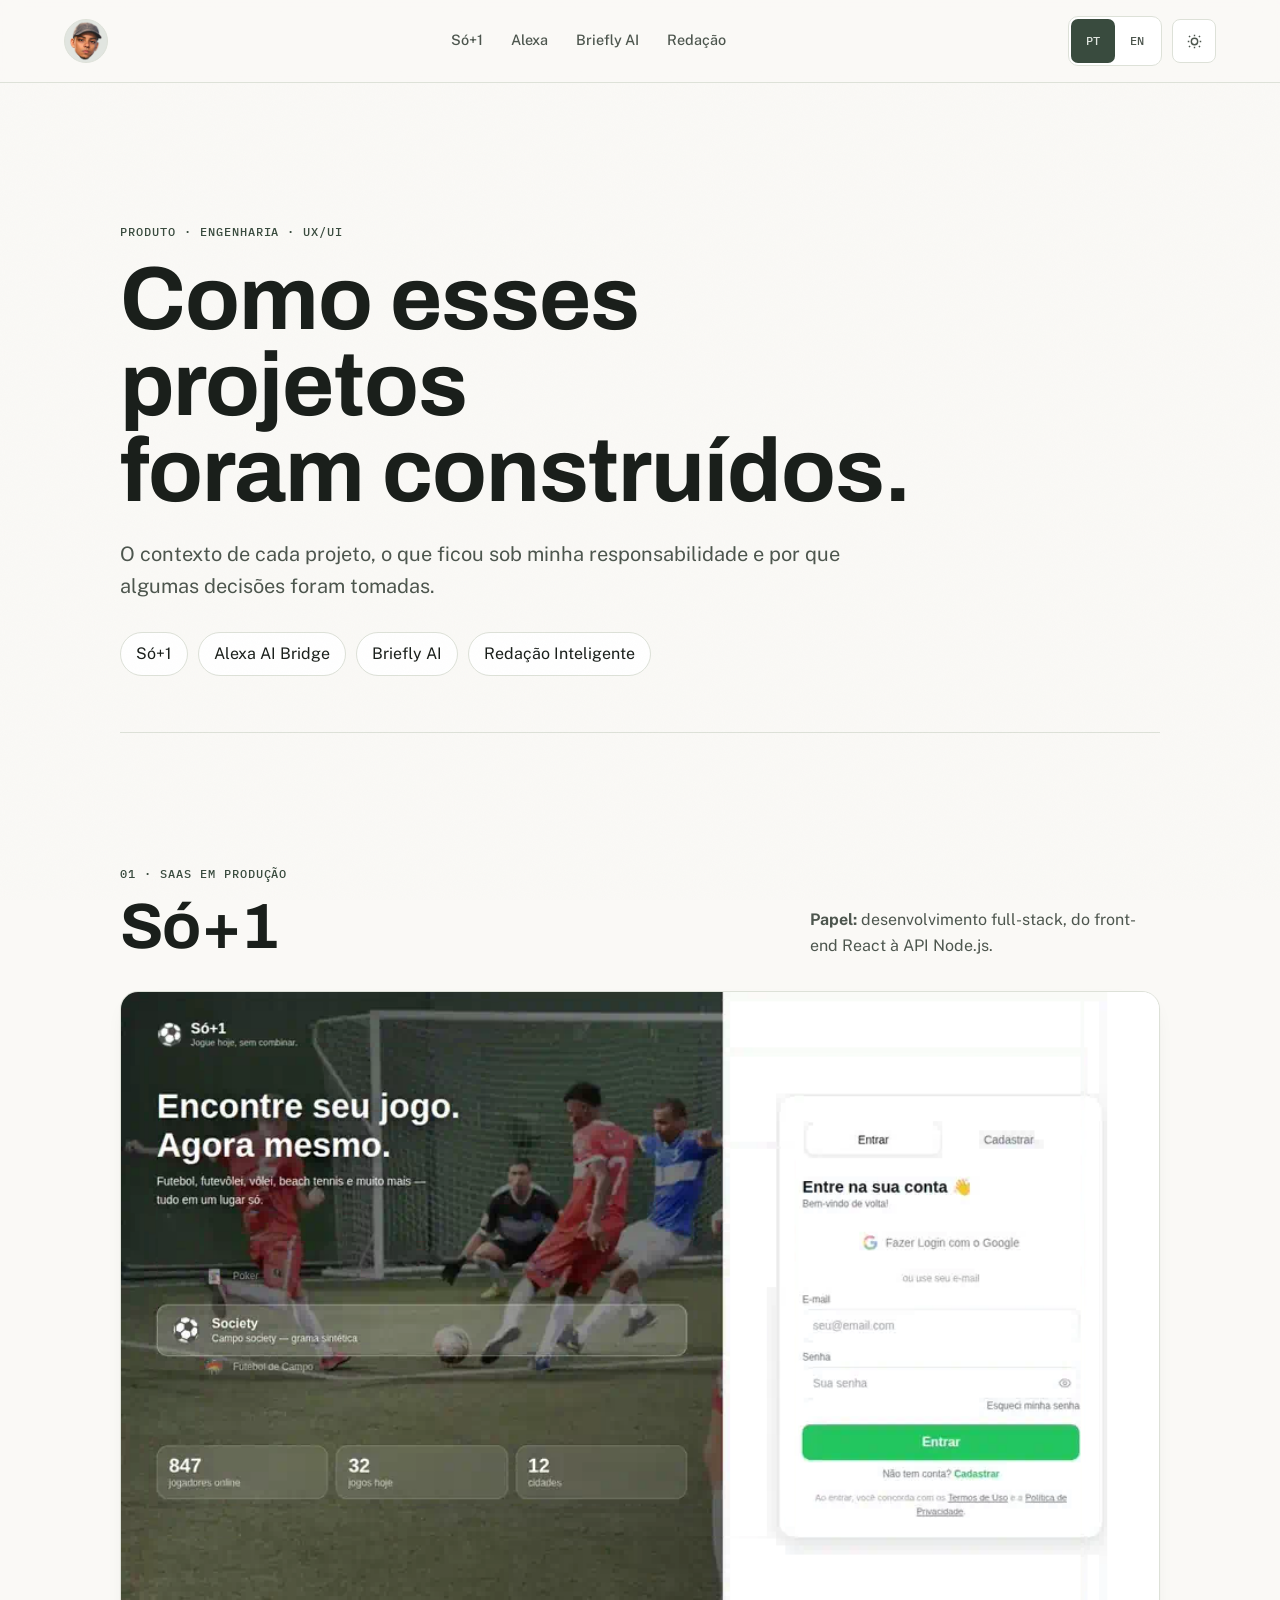
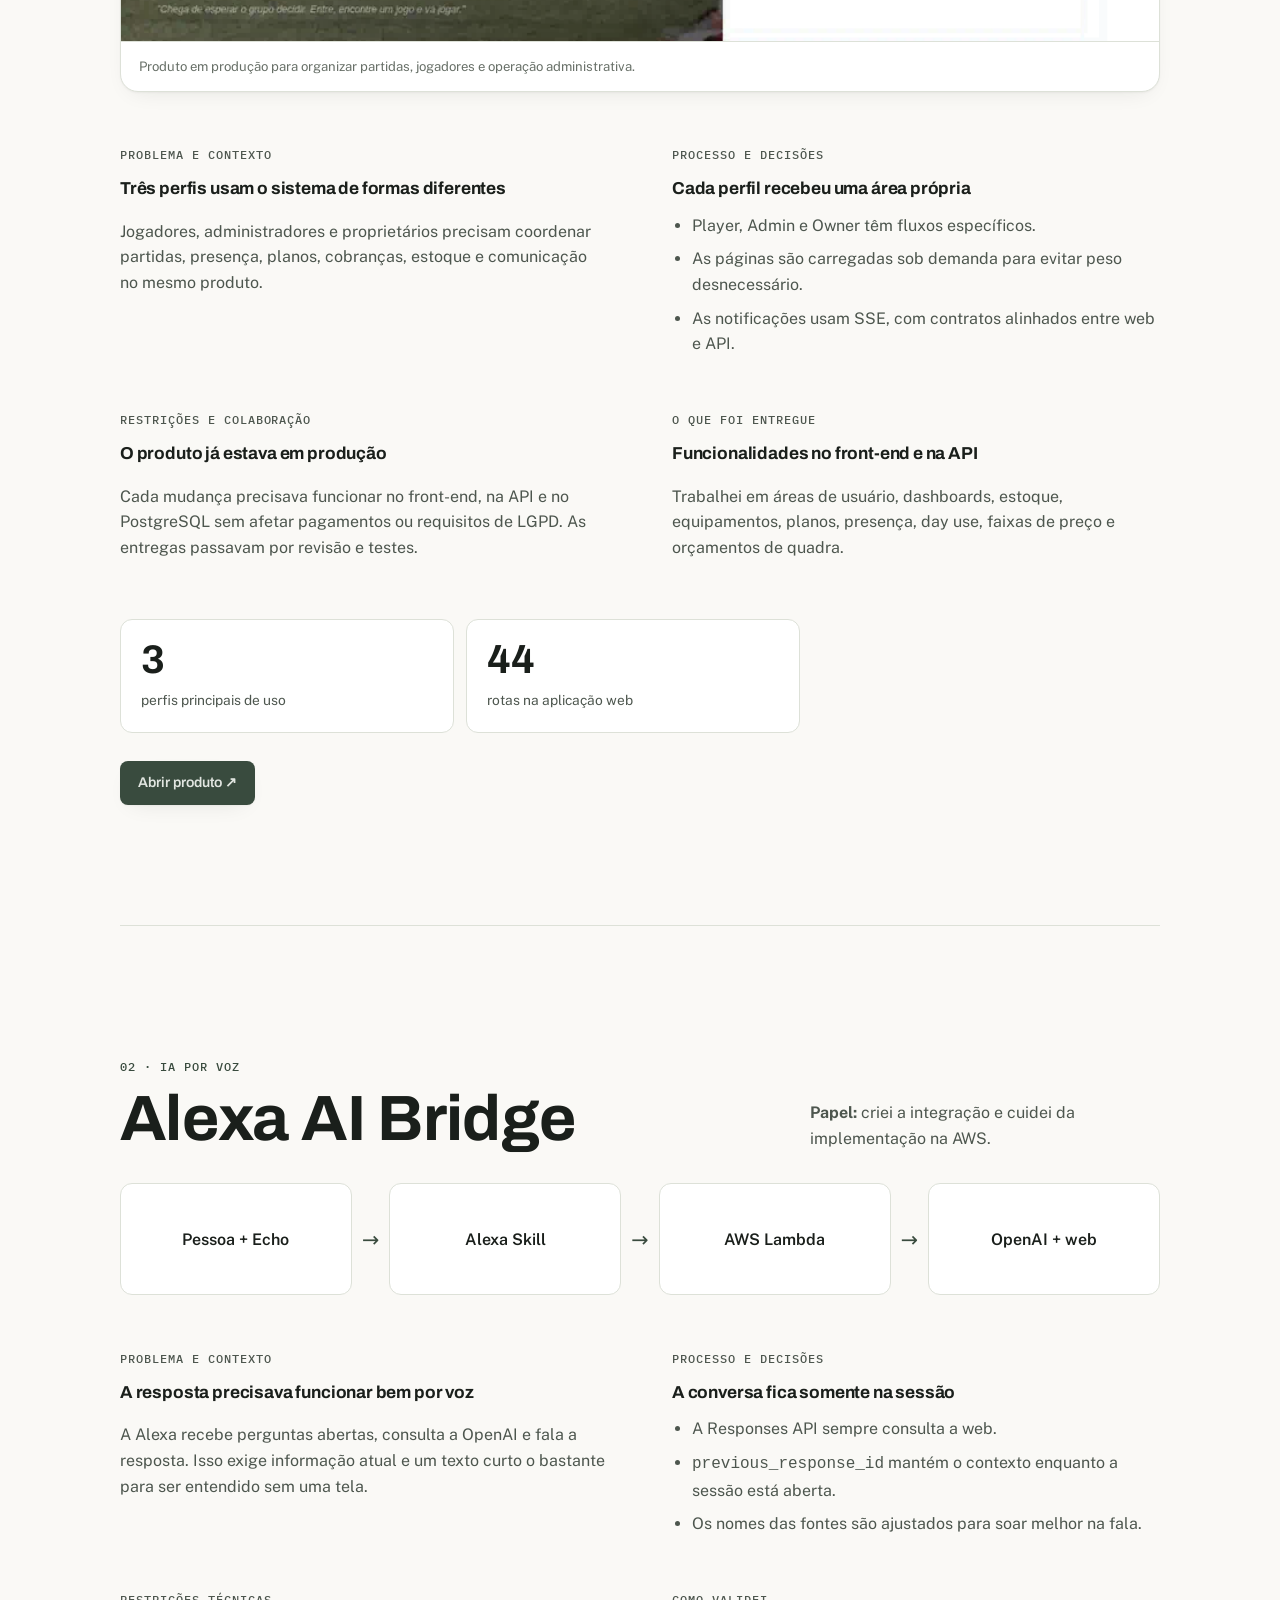
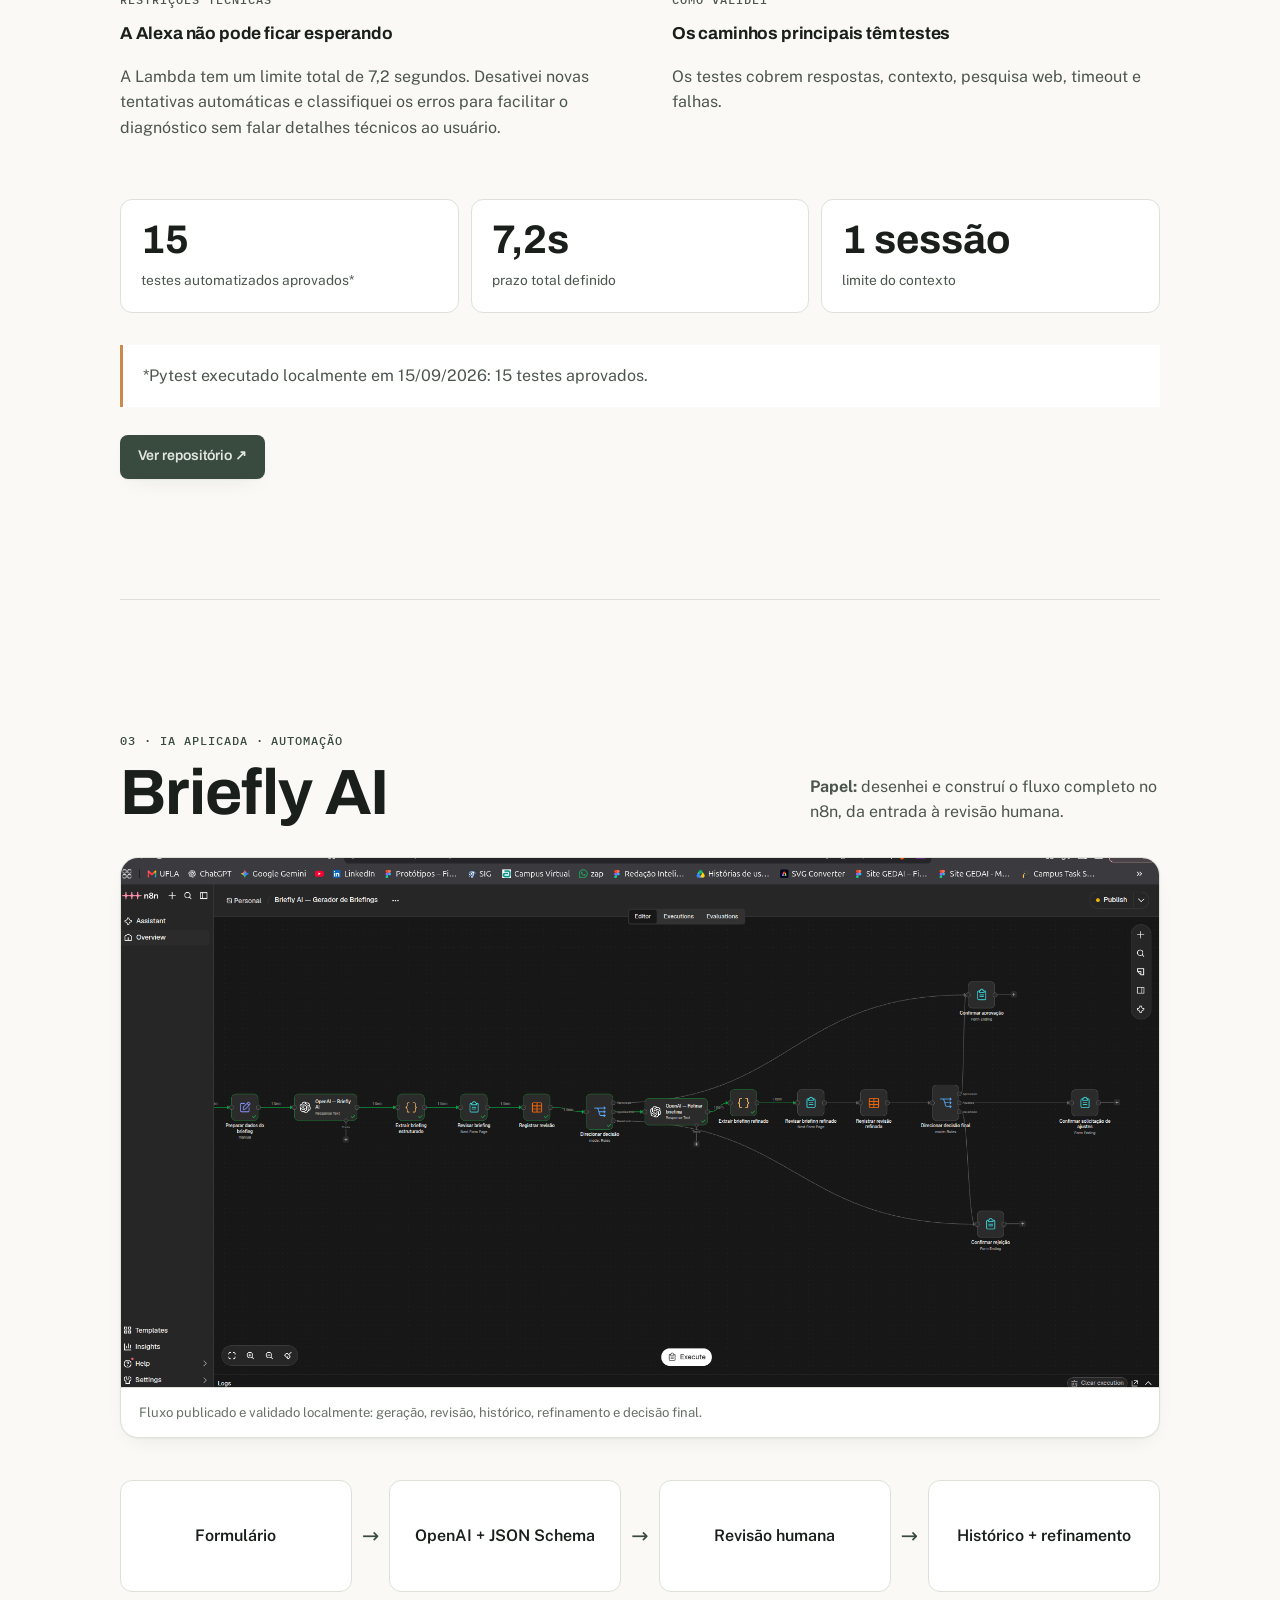
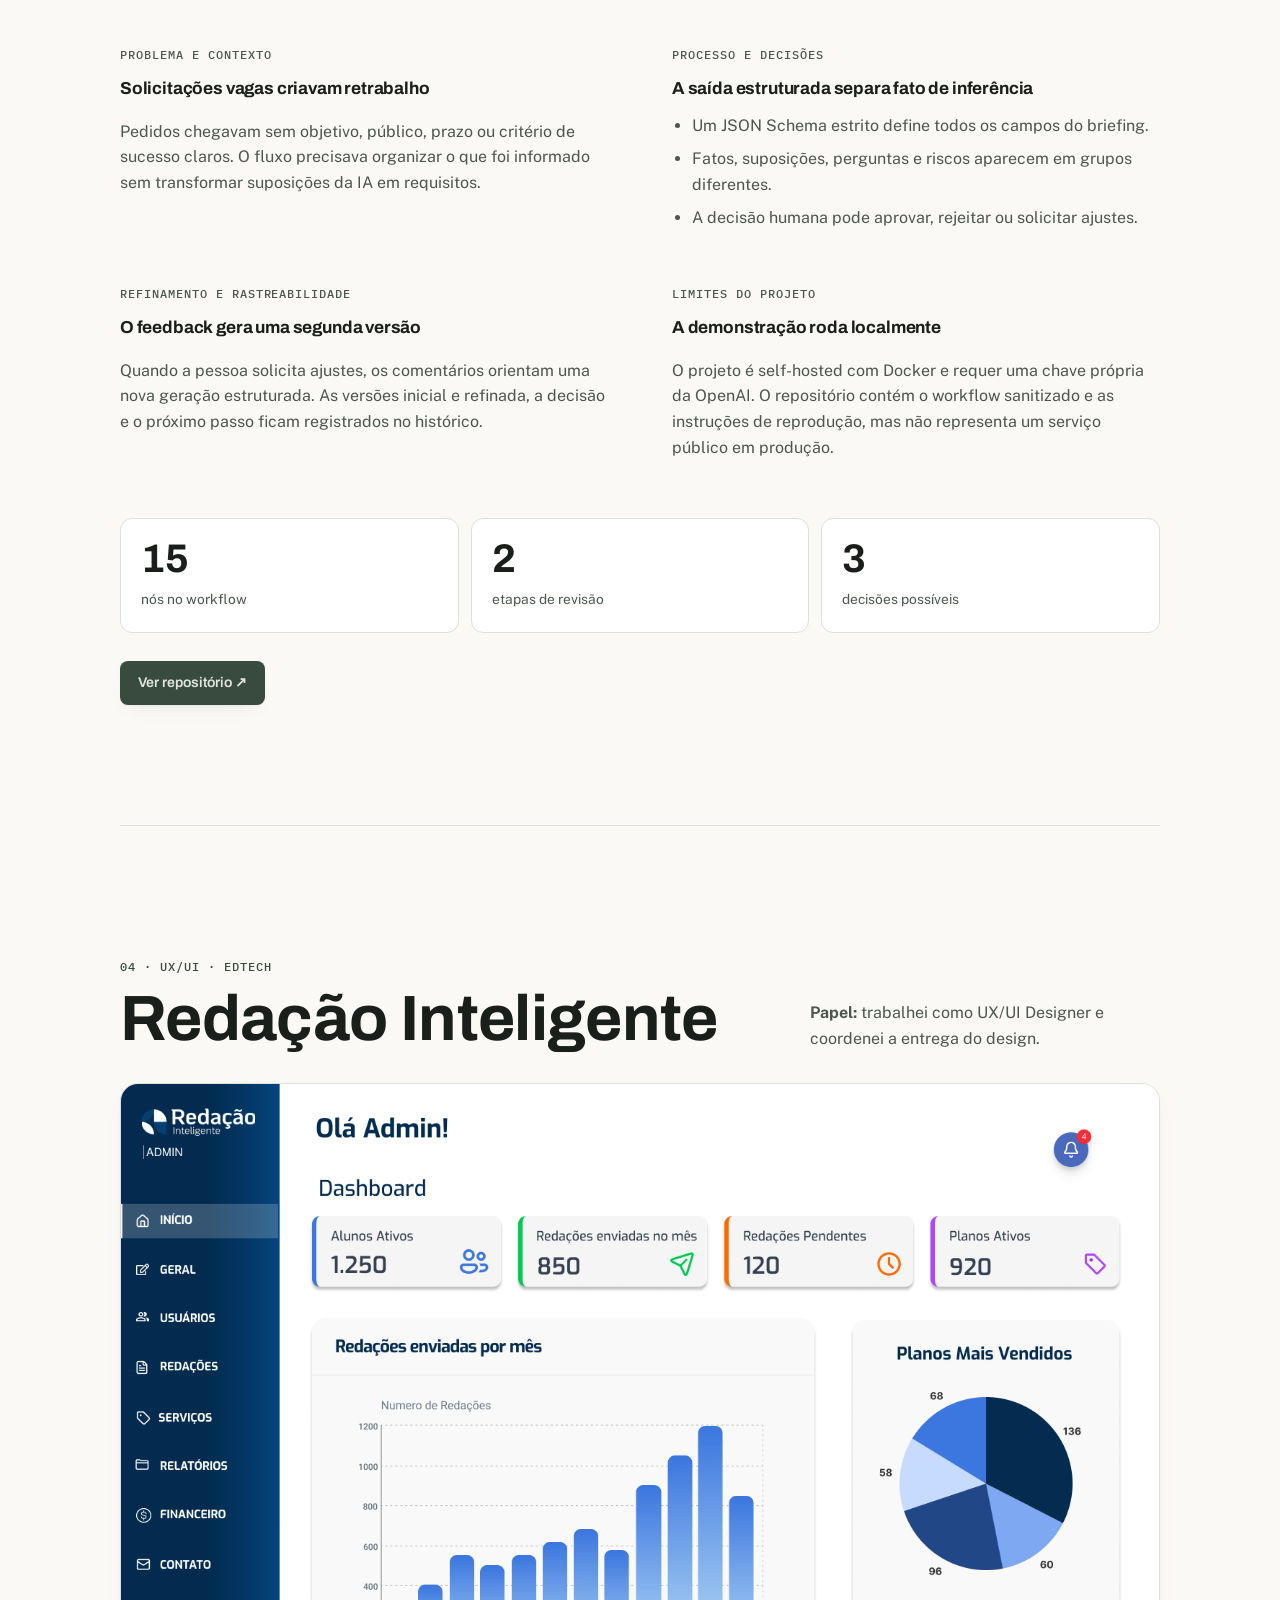
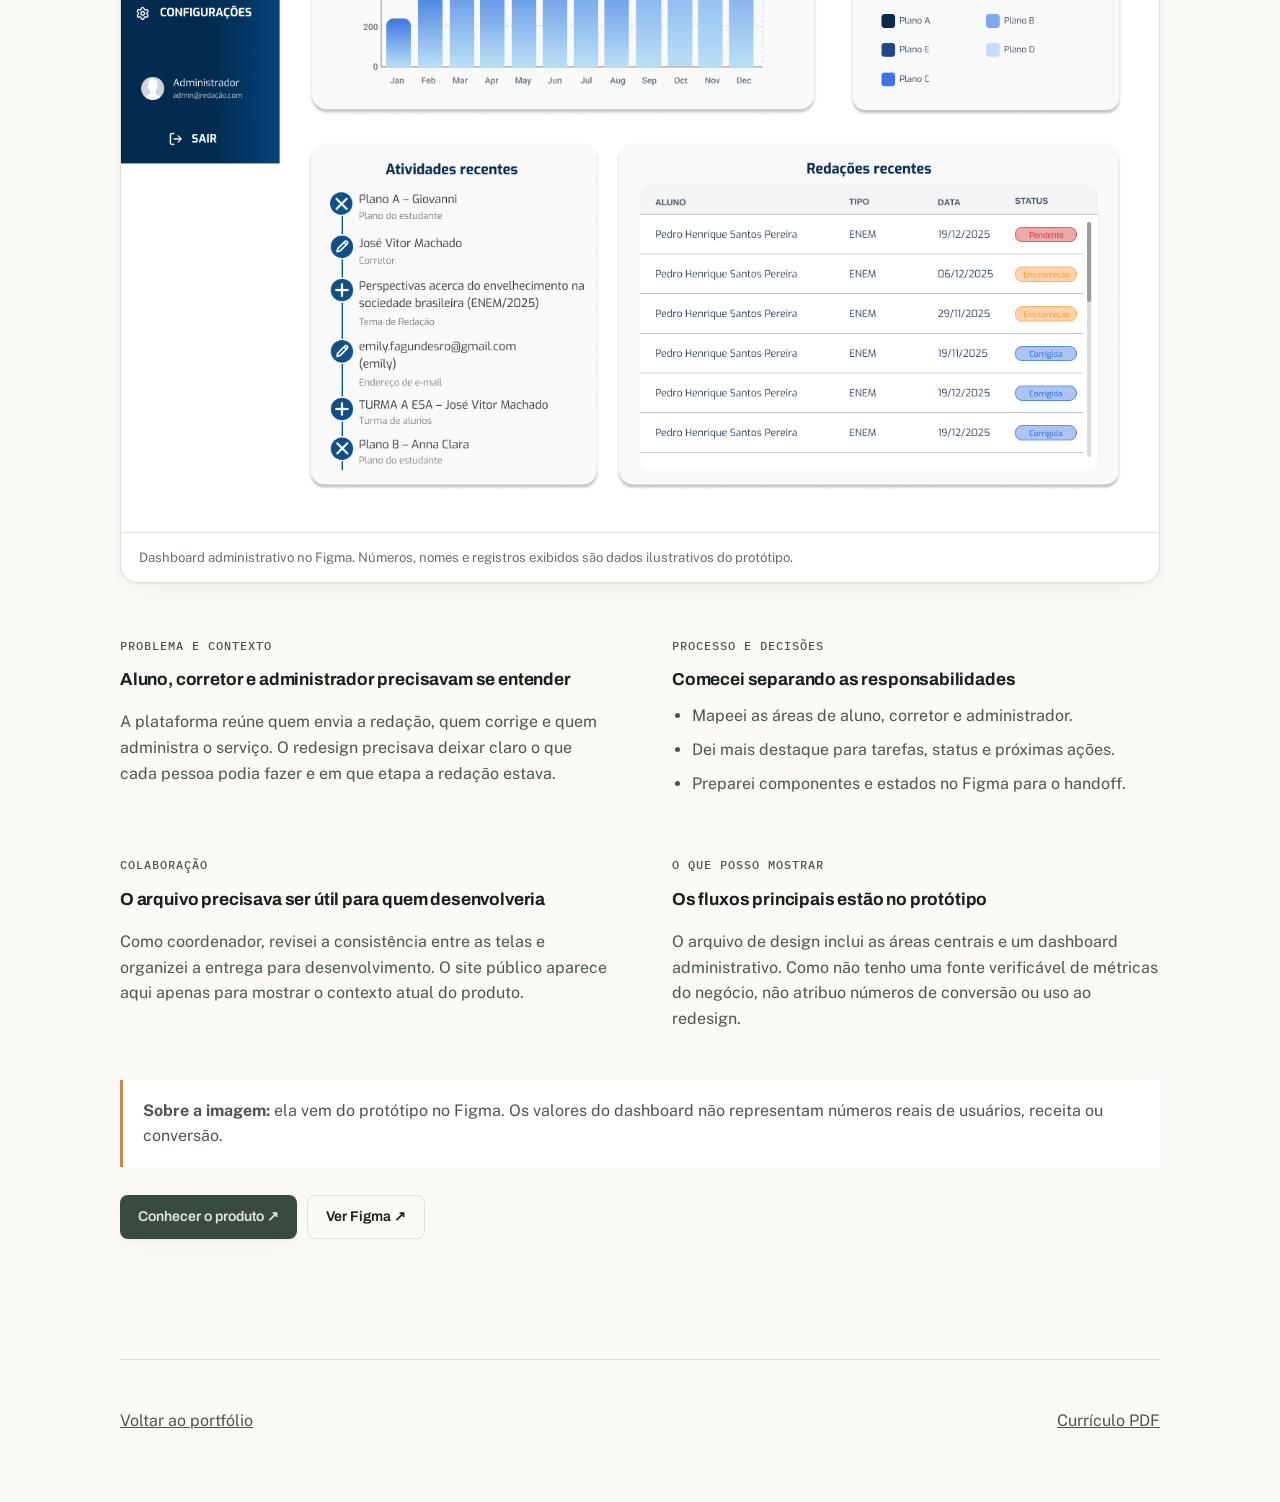
==== commit d8d759e0: "feat: add Briefly AI to portfolio and resumes" ====
--- a/case-studies.html
+++ b/case-studies.html
@@ -3,7 +3,7 @@
 <head>
 <meta charset="UTF-8"><meta name="viewport" content="width=device-width,initial-scale=1">
 <title>Estudos de caso | Gabriel Soares</title>
-<meta name="description" content="Como Gabriel Soares trabalhou em três projetos de desenvolvimento full-stack e UX/UI.">
+<meta name="description" content="Como Gabriel Soares trabalhou em projetos de desenvolvimento full-stack, IA aplicada, automação e UX/UI.">
 <link rel="icon" type="image/png" href="favicon.png"><link rel="preconnect" href="https://fonts.googleapis.com"><link rel="preconnect" href="https://fonts.gstatic.com" crossorigin>
 <link rel="stylesheet" href="https://fonts.googleapis.com/css2?family=Archivo:wght@500;600;700;800&family=Public+Sans:wght@400;500;600&family=IBM+Plex+Mono:wght@400;500&display=swap"><link rel="stylesheet" href="style.css"><link rel="stylesheet" href="case-studies.css">
 <script>(function(){try{var t=localStorage.getItem("theme");if(t==="light"||t==="dark")document.documentElement.setAttribute("data-theme",t);}catch(e){}})();</script>
@@ -11,11 +11,11 @@
 <body>
 <a class="skip-link" href="#main">Pular para o conteúdo</a><div class="noise" aria-hidden="true"></div>
 <header class="site-header"><a class="brand" href="./" aria-label="Gabriel Soares, início"><img src="avatar-nav.png" alt="Gabriel Soares" width="36" height="36"></a>
-  <nav class="nav" aria-label="Estudos de caso"><a href="#so-mais-um">Só+1</a><a href="#alexa">Alexa</a><a href="#redacao">Redação</a></nav>
+  <nav class="nav" aria-label="Estudos de caso"><a href="#so-mais-um">Só+1</a><a href="#alexa">Alexa</a><a href="#briefly">Briefly AI</a><a href="#redacao">Redação</a></nav>
   <div class="header-actions"><div class="language-switcher" role="group" aria-label="Selecionar idioma"><button class="language-btn is-active" type="button" data-language-option="pt-BR" aria-pressed="true">PT</button><button class="language-btn" type="button" data-language-option="en" aria-pressed="false">EN</button></div><button class="theme-toggle" id="themeToggle" type="button" aria-label="Alternar tema claro/escuro"><svg class="icon-sun" aria-hidden="true" width="17" height="17" viewBox="0 0 24 24" fill="none" stroke="currentColor" stroke-width="2"><circle cx="12" cy="12" r="4.5"/><path d="M12 2.5v2.2M12 19.3v2.2M4.2 4.2l1.6 1.6M18.2 18.2l1.6 1.6M2.5 12h2.2M19.3 12h2.2M4.2 19.8l1.6-1.6M18.2 5.8l1.6-1.6"/></svg><svg class="icon-moon" aria-hidden="true" width="17" height="17" viewBox="0 0 24 24" fill="none" stroke="currentColor" stroke-width="2"><path d="M20 14.5A8.5 8.5 0 1 1 9.5 4a6.8 6.8 0 0 0 10.5 10.5Z"/></svg></button></div>
 </header>
 <main id="main">
-<section class="case-hero"><div data-lang-block="pt-BR"><p class="case-eyebrow">Produto · Engenharia · UX/UI</p><h1>Como esses projetos<br>foram construídos.</h1><p>O contexto de cada projeto, o que ficou sob minha responsabilidade e por que algumas decisões foram tomadas.</p><nav class="case-jumps" aria-label="Ir para um estudo"><a href="#so-mais-um">Só+1</a><a href="#alexa">Alexa AI Bridge</a><a href="#redacao">Redação Inteligente</a></nav></div><div data-lang-block="en" hidden><p class="case-eyebrow">Product · Engineering · UX/UI</p><h1>How these projects<br>were built.</h1><p>The context behind each project, what I was responsible for, and why certain decisions were made.</p><nav class="case-jumps" aria-label="Jump to a case study"><a href="#so-mais-um">Só+1</a><a href="#alexa">Alexa AI Bridge</a><a href="#redacao">Redação Inteligente</a></nav></div></section>
+<section class="case-hero"><div data-lang-block="pt-BR"><p class="case-eyebrow">Produto · Engenharia · UX/UI</p><h1>Como esses projetos<br>foram construídos.</h1><p>O contexto de cada projeto, o que ficou sob minha responsabilidade e por que algumas decisões foram tomadas.</p><nav class="case-jumps" aria-label="Ir para um estudo"><a href="#so-mais-um">Só+1</a><a href="#alexa">Alexa AI Bridge</a><a href="#briefly">Briefly AI</a><a href="#redacao">Redação Inteligente</a></nav></div><div data-lang-block="en" hidden><p class="case-eyebrow">Product · Engineering · UX/UI</p><h1>How these projects<br>were built.</h1><p>The context behind each project, what I was responsible for, and why certain decisions were made.</p><nav class="case-jumps" aria-label="Jump to a case study"><a href="#so-mais-um">Só+1</a><a href="#alexa">Alexa AI Bridge</a><a href="#briefly">Briefly AI</a><a href="#redacao">Redação Inteligente</a></nav></div></section>
 
 <section id="so-mais-um" class="case-study">
 <div data-lang-block="pt-BR"><div class="case-heading"><div><p class="case-label">01 · SaaS em produção</p><h2>Só+1</h2></div><p class="case-role"><strong>Papel:</strong> desenvolvimento full-stack, do front-end React à API Node.js.</p></div><figure class="case-cover"><img src="assets/cases/so-mais-um-app.webp" alt="Interface do aplicativo Só+1" width="900" height="563"><figcaption>Produto em produção para organizar partidas, jogadores e operação administrativa.</figcaption></figure><div class="case-grid"><div class="case-copy"><p class="case-label">Problema e contexto</p><h3>Três perfis usam o sistema de formas diferentes</h3><p>Jogadores, administradores e proprietários precisam coordenar partidas, presença, planos, cobranças, estoque e comunicação no mesmo produto.</p></div><div class="case-copy"><p class="case-label">Processo e decisões</p><h3>Cada perfil recebeu uma área própria</h3><ul><li>Player, Admin e Owner têm fluxos específicos.</li><li>As páginas são carregadas sob demanda para evitar peso desnecessário.</li><li>As notificações usam SSE, com contratos alinhados entre web e API.</li></ul></div><div class="case-copy"><p class="case-label">Restrições e colaboração</p><h3>O produto já estava em produção</h3><p>Cada mudança precisava funcionar no front-end, na API e no PostgreSQL sem afetar pagamentos ou requisitos de LGPD. As entregas passavam por revisão e testes.</p></div><div class="case-copy"><p class="case-label">O que foi entregue</p><h3>Funcionalidades no front-end e na API</h3><p>Trabalhei em áreas de usuário, dashboards, estoque, equipamentos, planos, presença, day use, faixas de preço e orçamentos de quadra.</p></div></div><ul class="facts facts-two"><li><strong>3</strong><span>perfis principais de uso</span></li><li><strong>44</strong><span>rotas na aplicação web</span></li></ul><div class="case-actions"><a class="btn btn-primary" href="https://app.so-mais-um.com" target="_blank" rel="noopener">Abrir produto ↗</a></div></div>
@@ -27,9 +27,14 @@
 <div data-lang-block="en" hidden><div class="case-heading"><div><p class="case-label">02 · Voice AI</p><h2>Alexa AI Bridge</h2></div><p class="case-role"><strong>Role:</strong> I built the integration and handled its AWS implementation.</p></div><div class="architecture" aria-label="Alexa AI Bridge architecture"><div>Person + Echo</div><span>→</span><div>Alexa Skill</div><span>→</span><div>AWS Lambda</div><span>→</span><div>OpenAI + web</div></div><div class="case-grid"><div class="case-copy"><p class="case-label">Problem and context</p><h3>The answer had to work well by voice</h3><p>Alexa receives open-ended questions, checks with OpenAI, and speaks the answer. That requires current information and text short enough to understand without a screen.</p></div><div class="case-copy"><p class="case-label">Process and decisions</p><h3>The conversation stays within the session</h3><ul><li>The Responses API always searches the web.</li><li><code>previous_response_id</code> keeps context while the session is open.</li><li>Source names are adjusted to sound better when spoken.</li></ul></div><div class="case-copy"><p class="case-label">Technical constraints</p><h3>Alexa cannot keep the user waiting</h3><p>The Lambda has a 7.2-second overall deadline. I disabled automatic retries and classified errors so failures are easier to diagnose without reading technical details to the user.</p></div><div class="case-copy"><p class="case-label">How I validated it</p><h3>The main paths have automated tests</h3><p>Tests cover responses, context, web search, timeouts, and failure paths.</p></div></div><ul class="facts"><li><strong>15</strong><span>automated tests passing*</span></li><li><strong>7.2s</strong><span>total deadline</span></li><li><strong>1 session</strong><span>context boundary</span></li></ul><p class="evidence-note">*Pytest run locally on September 15, 2026: 15 tests passed.</p><div class="case-actions"><a class="btn btn-primary" href="https://github.com/gxbreus/alexa-ai-bridge" target="_blank" rel="noopener">View repository ↗</a></div></div>
 </section>
 
+<section id="briefly" class="case-study">
+<div data-lang-block="pt-BR"><div class="case-heading"><div><p class="case-label">03 · IA aplicada · Automação</p><h2>Briefly AI</h2></div><p class="case-role"><strong>Papel:</strong> desenhei e construí o fluxo completo no n8n, da entrada à revisão humana.</p></div><figure class="case-cover"><img src="assets/cases/briefly-ai-workflow.png" alt="Workflow completo do Briefly AI no n8n" width="1911" height="973"><figcaption>Fluxo publicado e validado localmente: geração, revisão, histórico, refinamento e decisão final.</figcaption></figure><div class="architecture" aria-label="Arquitetura do Briefly AI"><div>Formulário</div><span>→</span><div>OpenAI + JSON Schema</div><span>→</span><div>Revisão humana</div><span>→</span><div>Histórico + refinamento</div></div><div class="case-grid"><div class="case-copy"><p class="case-label">Problema e contexto</p><h3>Solicitações vagas criavam retrabalho</h3><p>Pedidos chegavam sem objetivo, público, prazo ou critério de sucesso claros. O fluxo precisava organizar o que foi informado sem transformar suposições da IA em requisitos.</p></div><div class="case-copy"><p class="case-label">Processo e decisões</p><h3>A saída estruturada separa fato de inferência</h3><ul><li>Um JSON Schema estrito define todos os campos do briefing.</li><li>Fatos, suposições, perguntas e riscos aparecem em grupos diferentes.</li><li>A decisão humana pode aprovar, rejeitar ou solicitar ajustes.</li></ul></div><div class="case-copy"><p class="case-label">Refinamento e rastreabilidade</p><h3>O feedback gera uma segunda versão</h3><p>Quando a pessoa solicita ajustes, os comentários orientam uma nova geração estruturada. As versões inicial e refinada, a decisão e o próximo passo ficam registrados no histórico.</p></div><div class="case-copy"><p class="case-label">Limites do projeto</p><h3>A demonstração roda localmente</h3><p>O projeto é self-hosted com Docker e requer uma chave própria da OpenAI. O repositório contém o workflow sanitizado e as instruções de reprodução, mas não representa um serviço público em produção.</p></div></div><ul class="facts"><li><strong>15</strong><span>nós no workflow</span></li><li><strong>2</strong><span>etapas de revisão</span></li><li><strong>3</strong><span>decisões possíveis</span></li></ul><div class="case-actions"><a class="btn btn-primary" href="https://github.com/gxbreus/briefly-ai" target="_blank" rel="noopener">Ver repositório ↗</a></div></div>
+<div data-lang-block="en" hidden><div class="case-heading"><div><p class="case-label">03 · Applied AI · Automation</p><h2>Briefly AI</h2></div><p class="case-role"><strong>Role:</strong> I designed and built the full n8n workflow, from intake to human review.</p></div><figure class="case-cover"><img src="assets/cases/briefly-ai-workflow.png" alt="Complete Briefly AI workflow in n8n" width="1911" height="973"><figcaption>Workflow published and validated locally: generation, review, history, refinement, and final decision.</figcaption></figure><div class="architecture" aria-label="Briefly AI architecture"><div>Form</div><span>→</span><div>OpenAI + JSON Schema</div><span>→</span><div>Human review</div><span>→</span><div>History + refinement</div></div><div class="case-grid"><div class="case-copy"><p class="case-label">Problem and context</p><h3>Vague requests created rework</h3><p>Requests arrived without a clear objective, audience, deadline, or success criteria. The workflow had to organize supplied information without turning AI assumptions into requirements.</p></div><div class="case-copy"><p class="case-label">Process and decisions</p><h3>Structured output separates facts from inference</h3><ul><li>A strict JSON Schema defines every field in the brief.</li><li>Facts, assumptions, pending questions, and risks remain separate.</li><li>The human decision can approve, reject, or request changes.</li></ul></div><div class="case-copy"><p class="case-label">Refinement and traceability</p><h3>Feedback produces a second version</h3><p>When changes are requested, reviewer comments guide a new structured generation. The initial and refined versions, the decision, and the next step are recorded in the history.</p></div><div class="case-copy"><p class="case-label">Project boundaries</p><h3>The demonstration runs locally</h3><p>The project is self-hosted with Docker and requires the user's own OpenAI key. The repository provides a sanitized workflow and reproduction instructions, but it is not presented as a public production service.</p></div></div><ul class="facts"><li><strong>15</strong><span>workflow nodes</span></li><li><strong>2</strong><span>review stages</span></li><li><strong>3</strong><span>possible decisions</span></li></ul><div class="case-actions"><a class="btn btn-primary" href="https://github.com/gxbreus/briefly-ai" target="_blank" rel="noopener">View repository ↗</a></div></div>
+</section>
+
 <section id="redacao" class="case-study">
-<div data-lang-block="pt-BR"><div class="case-heading"><div><p class="case-label">03 · UX/UI · EdTech</p><h2>Redação Inteligente</h2></div><p class="case-role"><strong>Papel:</strong> trabalhei como UX/UI Designer e coordenei a entrega do design.</p></div><figure class="case-cover"><img src="assets/cases/redacao-admin-dashboard.png" alt="Dashboard administrativo do protótipo Redação Inteligente no Figma" width="1440" height="1453"><figcaption>Dashboard administrativo no Figma. Números, nomes e registros exibidos são dados ilustrativos do protótipo.</figcaption></figure><div class="case-grid"><div class="case-copy"><p class="case-label">Problema e contexto</p><h3>Aluno, corretor e administrador precisavam se entender</h3><p>A plataforma reúne quem envia a redação, quem corrige e quem administra o serviço. O redesign precisava deixar claro o que cada pessoa podia fazer e em que etapa a redação estava.</p></div><div class="case-copy"><p class="case-label">Processo e decisões</p><h3>Comecei separando as responsabilidades</h3><ul><li>Mapeei as áreas de aluno, corretor e administrador.</li><li>Dei mais destaque para tarefas, status e próximas ações.</li><li>Preparei componentes e estados no Figma para o handoff.</li></ul></div><div class="case-copy"><p class="case-label">Colaboração</p><h3>O arquivo precisava ser útil para quem desenvolveria</h3><p>Como coordenador, revisei a consistência entre as telas e organizei a entrega para desenvolvimento. O site público aparece aqui apenas para mostrar o contexto atual do produto.</p></div><div class="case-copy"><p class="case-label">O que posso mostrar</p><h3>Os fluxos principais estão no protótipo</h3><p>O arquivo de design inclui as áreas centrais e um dashboard administrativo. Como não tenho uma fonte verificável de métricas do negócio, não atribuo números de conversão ou uso ao redesign.</p></div></div><p class="evidence-note"><strong>Sobre a imagem:</strong> ela vem do protótipo no Figma. Os valores do dashboard não representam números reais de usuários, receita ou conversão.</p><div class="case-actions"><a class="btn btn-primary" href="https://www.redacaointeligente.com.br/" target="_blank" rel="noopener">Conhecer o produto ↗</a><a class="btn btn-ghost" href="https://www.figma.com/design/iobkcU6lFKkBzWG8jEMvdj/Reda%C3%A7%C3%A3o-Inteligente?node-id=0-1" target="_blank" rel="noopener">Ver Figma ↗</a></div></div>
-<div data-lang-block="en" hidden><div class="case-heading"><div><p class="case-label">03 · UX/UI · EdTech</p><h2>Redação Inteligente</h2></div><p class="case-role"><strong>Role:</strong> I worked as UX/UI Designer and coordinated the design delivery.</p></div><figure class="case-cover"><img src="assets/cases/redacao-admin-dashboard.png" alt="Redação Inteligente administrative dashboard prototype in Figma" width="1440" height="1453"><figcaption>Administrative dashboard in Figma. Numbers, names, and records shown are illustrative prototype data.</figcaption></figure><div class="case-grid"><div class="case-copy"><p class="case-label">Problem and context</p><h3>Students, reviewers, and administrators needed a shared flow</h3><p>The platform brings together the person submitting an essay, the person reviewing it, and the team running the service. The redesign had to clarify what each person could do and where each essay stood.</p></div><div class="case-copy"><p class="case-label">Process and decisions</p><h3>I started by separating responsibilities</h3><ul><li>I mapped the student, reviewer, and administrator areas.</li><li>I gave more emphasis to tasks, statuses, and next actions.</li><li>I prepared components and states in Figma for handoff.</li></ul></div><div class="case-copy"><p class="case-label">Collaboration</p><h3>The file had to be useful to the development team</h3><p>As coordinator, I reviewed consistency across screens and organized the developer handoff. The public website is linked here only to show the current product context.</p></div><div class="case-copy"><p class="case-label">What I can show</p><h3>The main flows are documented in the prototype</h3><p>The design file includes the core areas and an administrative dashboard. Since I do not have a verifiable source for business metrics, I do not attribute conversion or usage figures to the redesign.</p></div></div><p class="evidence-note"><strong>About the image:</strong> it comes from the Figma prototype. Dashboard values do not represent real user, revenue, or conversion figures.</p><div class="case-actions"><a class="btn btn-primary" href="https://www.redacaointeligente.com.br/" target="_blank" rel="noopener">View product ↗</a><a class="btn btn-ghost" href="https://www.figma.com/design/iobkcU6lFKkBzWG8jEMvdj/Reda%C3%A7%C3%A3o-Inteligente?node-id=0-1" target="_blank" rel="noopener">View Figma ↗</a></div></div>
+<div data-lang-block="pt-BR"><div class="case-heading"><div><p class="case-label">04 · UX/UI · EdTech</p><h2>Redação Inteligente</h2></div><p class="case-role"><strong>Papel:</strong> trabalhei como UX/UI Designer e coordenei a entrega do design.</p></div><figure class="case-cover"><img src="assets/cases/redacao-admin-dashboard.png" alt="Dashboard administrativo do protótipo Redação Inteligente no Figma" width="1440" height="1453"><figcaption>Dashboard administrativo no Figma. Números, nomes e registros exibidos são dados ilustrativos do protótipo.</figcaption></figure><div class="case-grid"><div class="case-copy"><p class="case-label">Problema e contexto</p><h3>Aluno, corretor e administrador precisavam se entender</h3><p>A plataforma reúne quem envia a redação, quem corrige e quem administra o serviço. O redesign precisava deixar claro o que cada pessoa podia fazer e em que etapa a redação estava.</p></div><div class="case-copy"><p class="case-label">Processo e decisões</p><h3>Comecei separando as responsabilidades</h3><ul><li>Mapeei as áreas de aluno, corretor e administrador.</li><li>Dei mais destaque para tarefas, status e próximas ações.</li><li>Preparei componentes e estados no Figma para o handoff.</li></ul></div><div class="case-copy"><p class="case-label">Colaboração</p><h3>O arquivo precisava ser útil para quem desenvolveria</h3><p>Como coordenador, revisei a consistência entre as telas e organizei a entrega para desenvolvimento. O site público aparece aqui apenas para mostrar o contexto atual do produto.</p></div><div class="case-copy"><p class="case-label">O que posso mostrar</p><h3>Os fluxos principais estão no protótipo</h3><p>O arquivo de design inclui as áreas centrais e um dashboard administrativo. Como não tenho uma fonte verificável de métricas do negócio, não atribuo números de conversão ou uso ao redesign.</p></div></div><p class="evidence-note"><strong>Sobre a imagem:</strong> ela vem do protótipo no Figma. Os valores do dashboard não representam números reais de usuários, receita ou conversão.</p><div class="case-actions"><a class="btn btn-primary" href="https://www.redacaointeligente.com.br/" target="_blank" rel="noopener">Conhecer o produto ↗</a><a class="btn btn-ghost" href="https://www.figma.com/design/iobkcU6lFKkBzWG8jEMvdj/Reda%C3%A7%C3%A3o-Inteligente?node-id=0-1" target="_blank" rel="noopener">Ver Figma ↗</a></div></div>
+<div data-lang-block="en" hidden><div class="case-heading"><div><p class="case-label">04 · UX/UI · EdTech</p><h2>Redação Inteligente</h2></div><p class="case-role"><strong>Role:</strong> I worked as UX/UI Designer and coordinated the design delivery.</p></div><figure class="case-cover"><img src="assets/cases/redacao-admin-dashboard.png" alt="Redação Inteligente administrative dashboard prototype in Figma" width="1440" height="1453"><figcaption>Administrative dashboard in Figma. Numbers, names, and records shown are illustrative prototype data.</figcaption></figure><div class="case-grid"><div class="case-copy"><p class="case-label">Problem and context</p><h3>Students, reviewers, and administrators needed a shared flow</h3><p>The platform brings together the person submitting an essay, the person reviewing it, and the team running the service. The redesign had to clarify what each person could do and where each essay stood.</p></div><div class="case-copy"><p class="case-label">Process and decisions</p><h3>I started by separating responsibilities</h3><ul><li>I mapped the student, reviewer, and administrator areas.</li><li>I gave more emphasis to tasks, statuses, and next actions.</li><li>I prepared components and states in Figma for handoff.</li></ul></div><div class="case-copy"><p class="case-label">Collaboration</p><h3>The file had to be useful to the development team</h3><p>As coordinator, I reviewed consistency across screens and organized the developer handoff. The public website is linked here only to show the current product context.</p></div><div class="case-copy"><p class="case-label">What I can show</p><h3>The main flows are documented in the prototype</h3><p>The design file includes the core areas and an administrative dashboard. Since I do not have a verifiable source for business metrics, I do not attribute conversion or usage figures to the redesign.</p></div></div><p class="evidence-note"><strong>About the image:</strong> it comes from the Figma prototype. Dashboard values do not represent real user, revenue, or conversion figures.</p><div class="case-actions"><a class="btn btn-primary" href="https://www.redacaointeligente.com.br/" target="_blank" rel="noopener">View product ↗</a><a class="btn btn-ghost" href="https://www.figma.com/design/iobkcU6lFKkBzWG8jEMvdj/Reda%C3%A7%C3%A3o-Inteligente?node-id=0-1" target="_blank" rel="noopener">View Figma ↗</a></div></div>
 </section>
 </main>
 <footer class="case-footer"><a data-home-link href="./">Voltar ao portfólio</a><a data-resume-link href="curriculo-gabriel-soares.pdf" target="_blank" rel="noopener">Currículo PDF</a></footer><p class="sr-only" id="languageStatus" role="status" aria-live="polite"></p><script src="case-studies.js"></script>
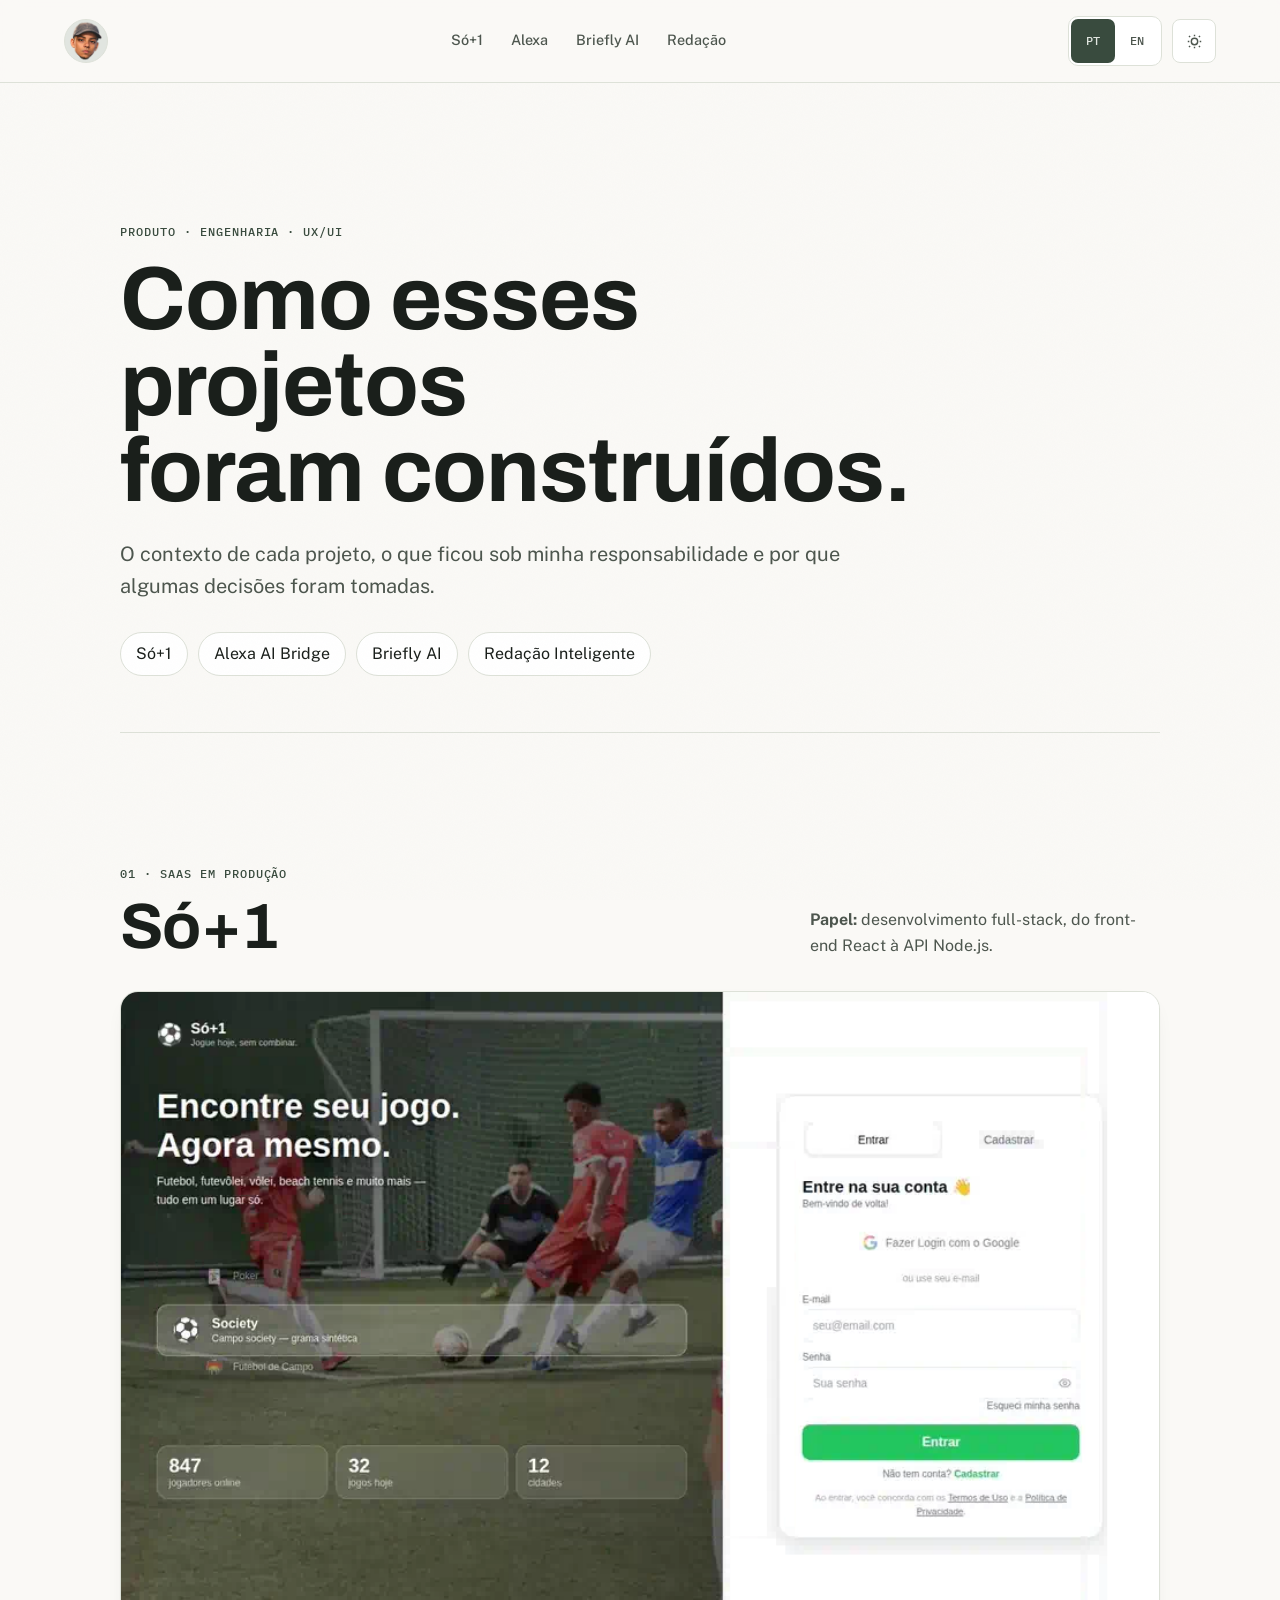
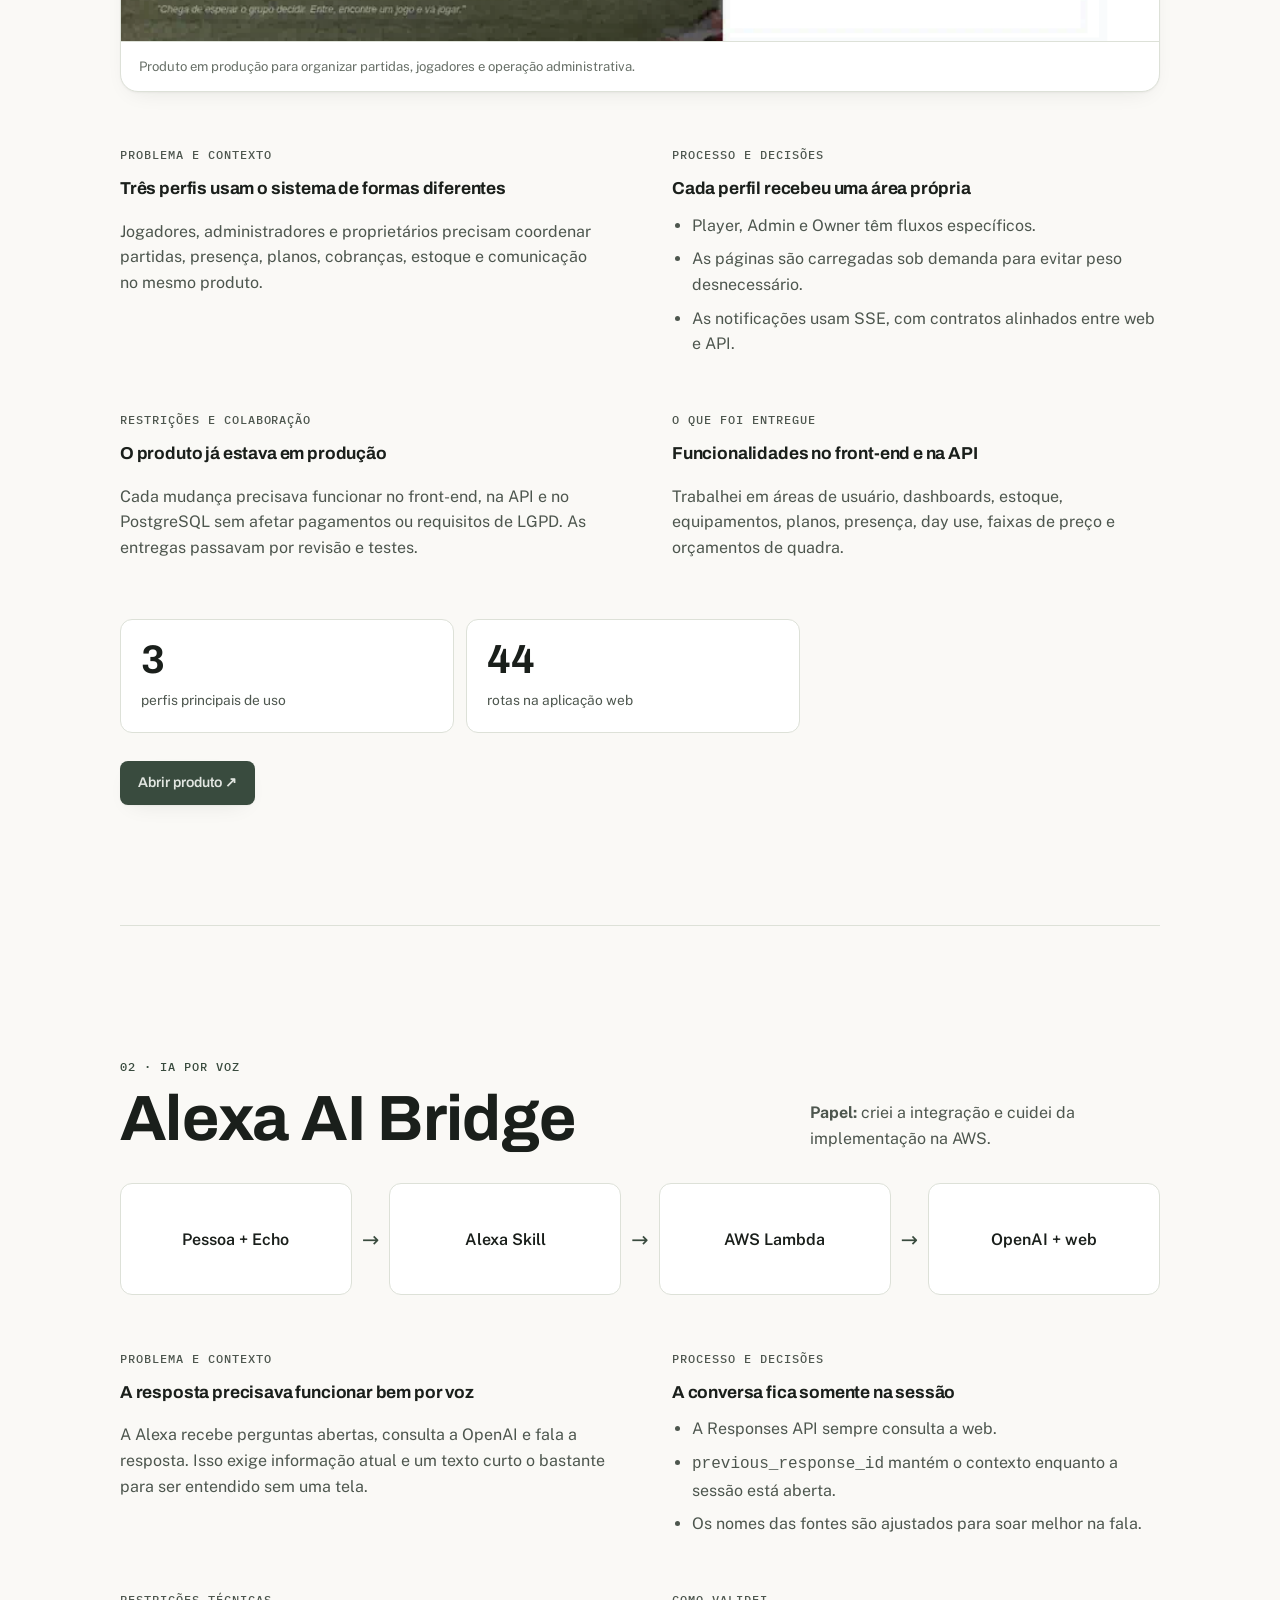
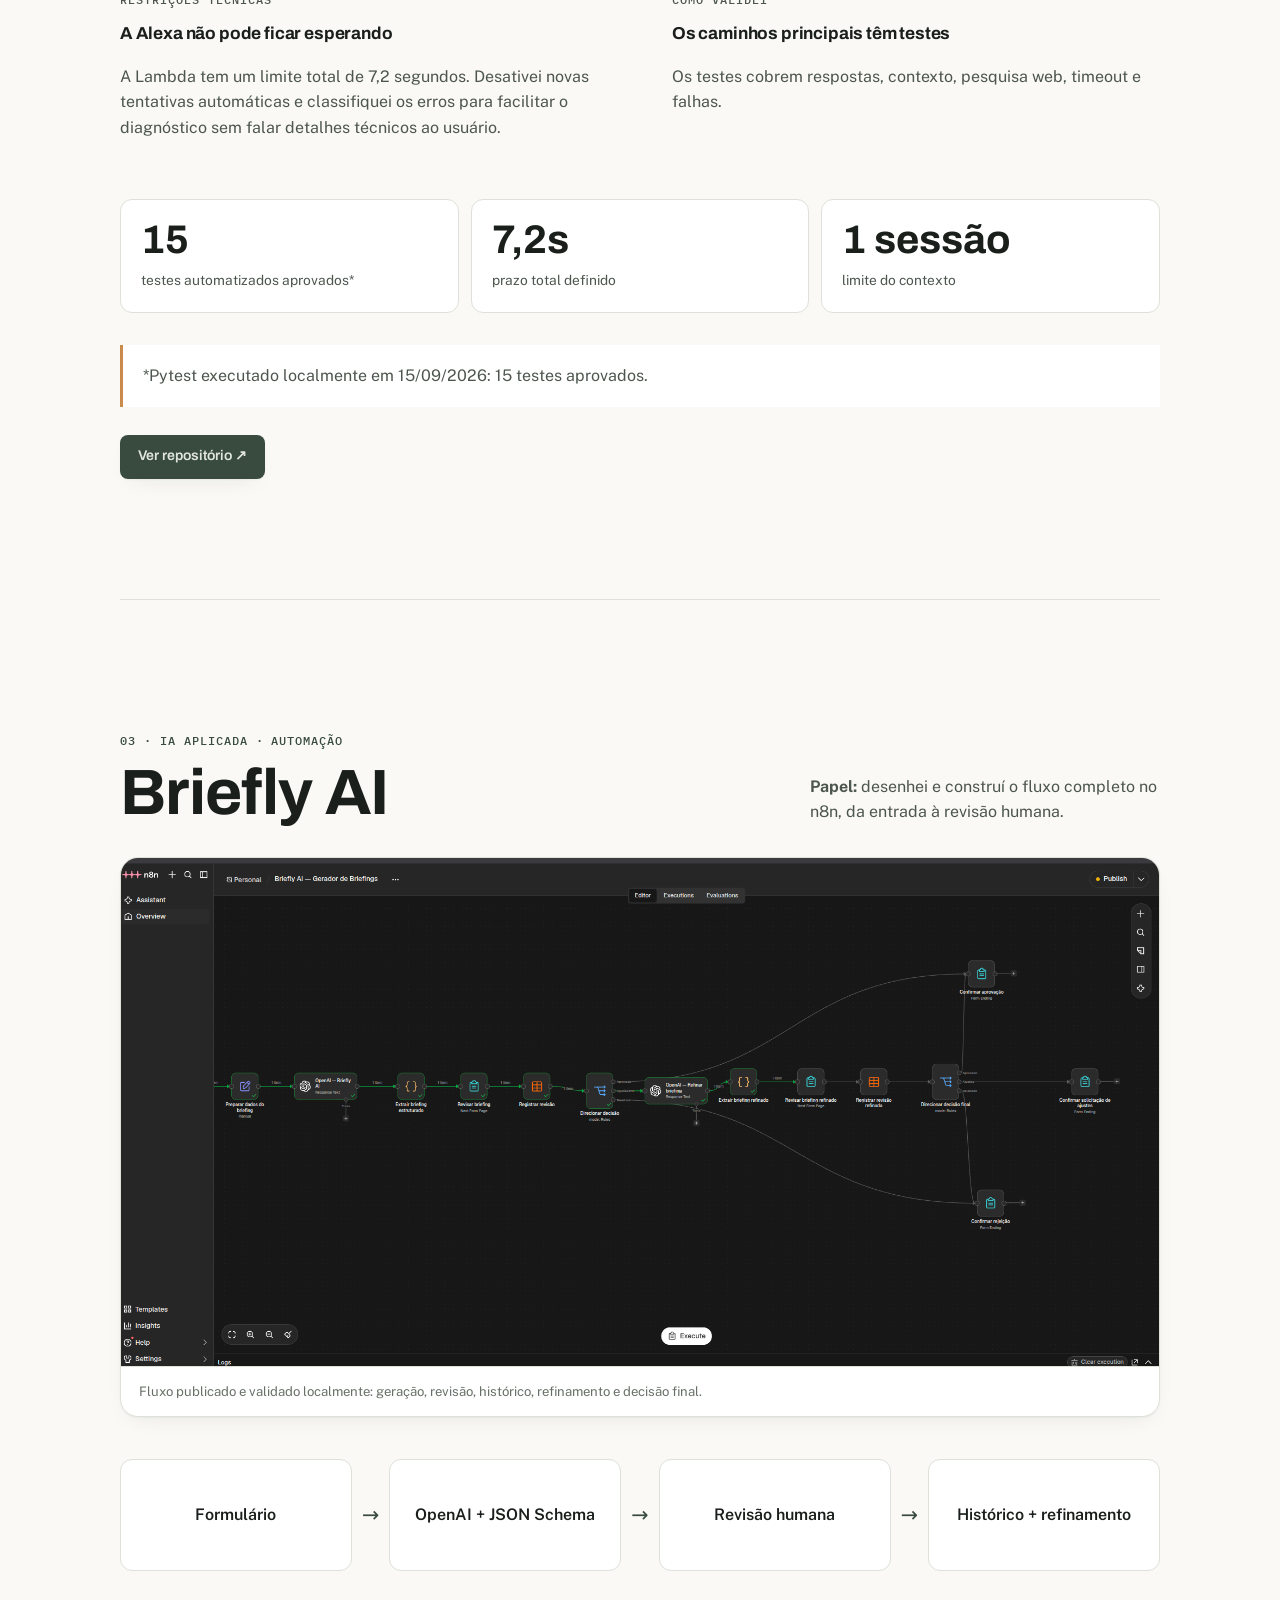
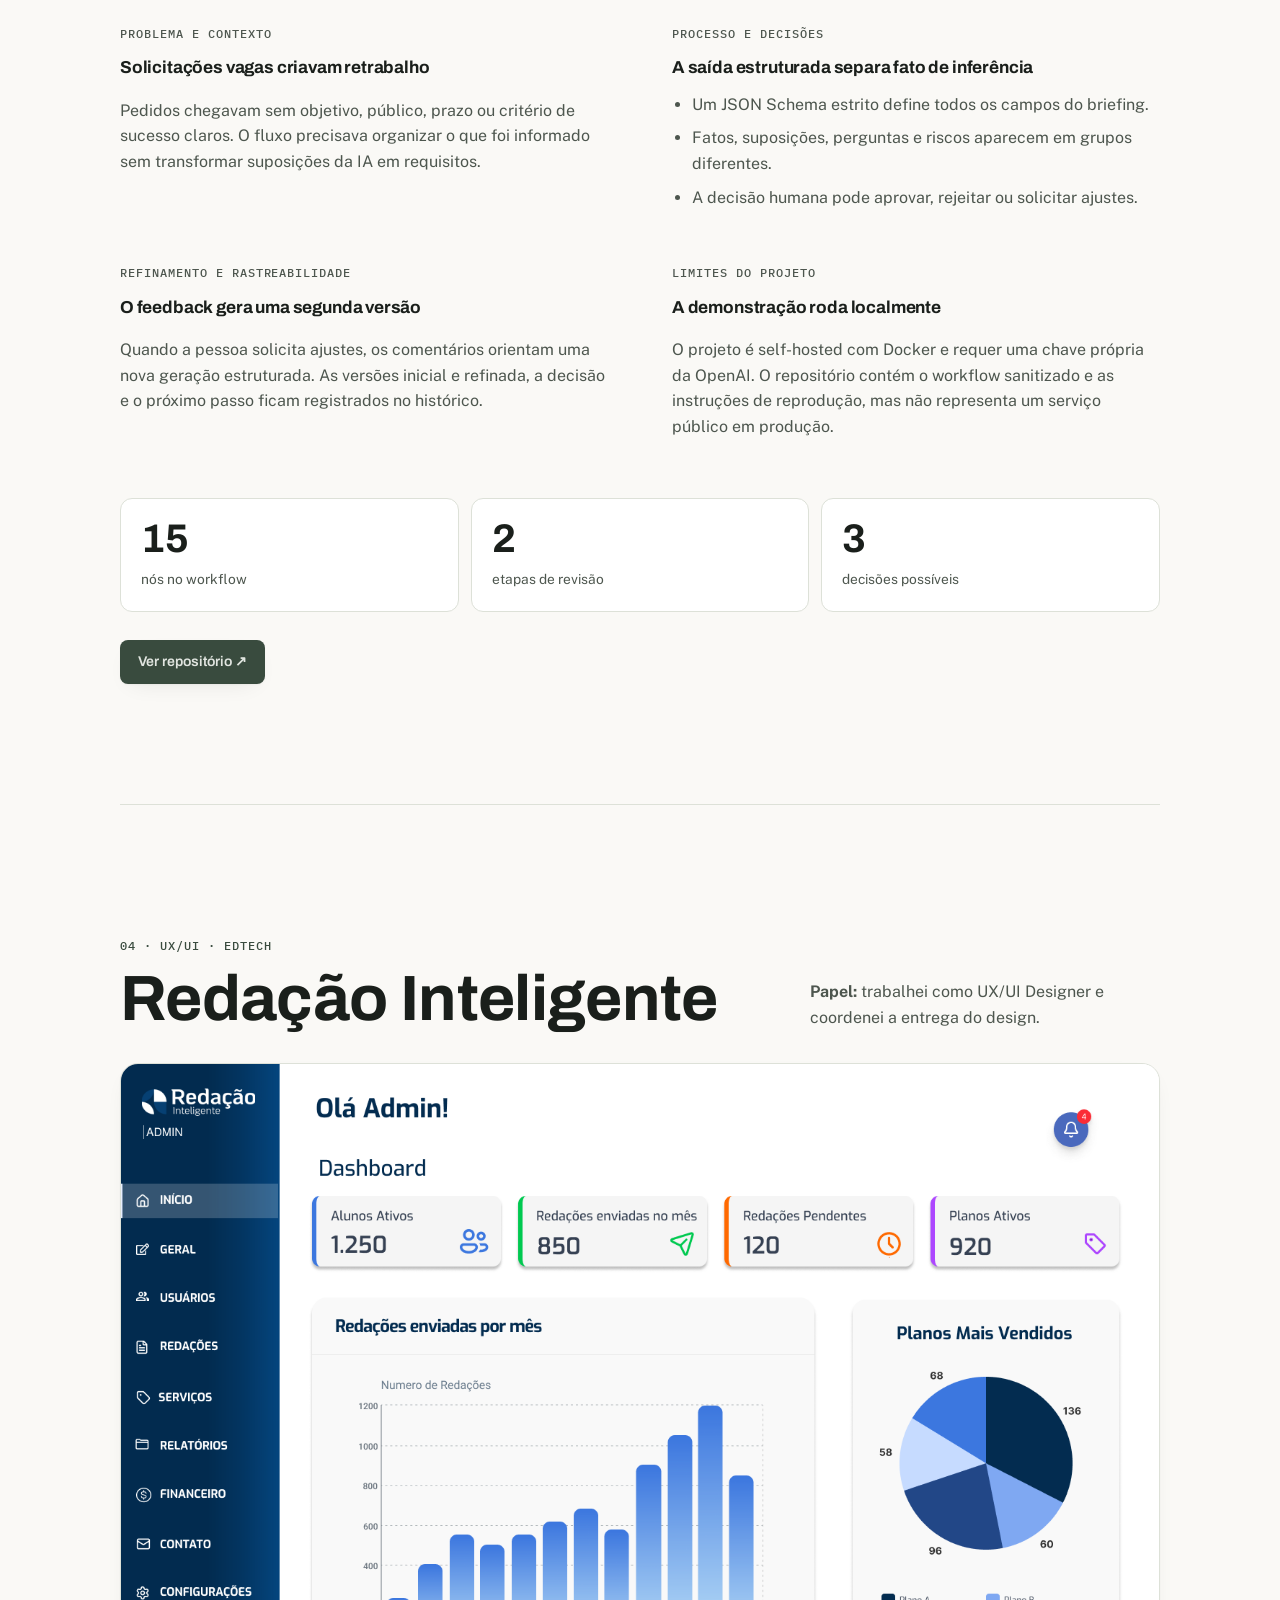
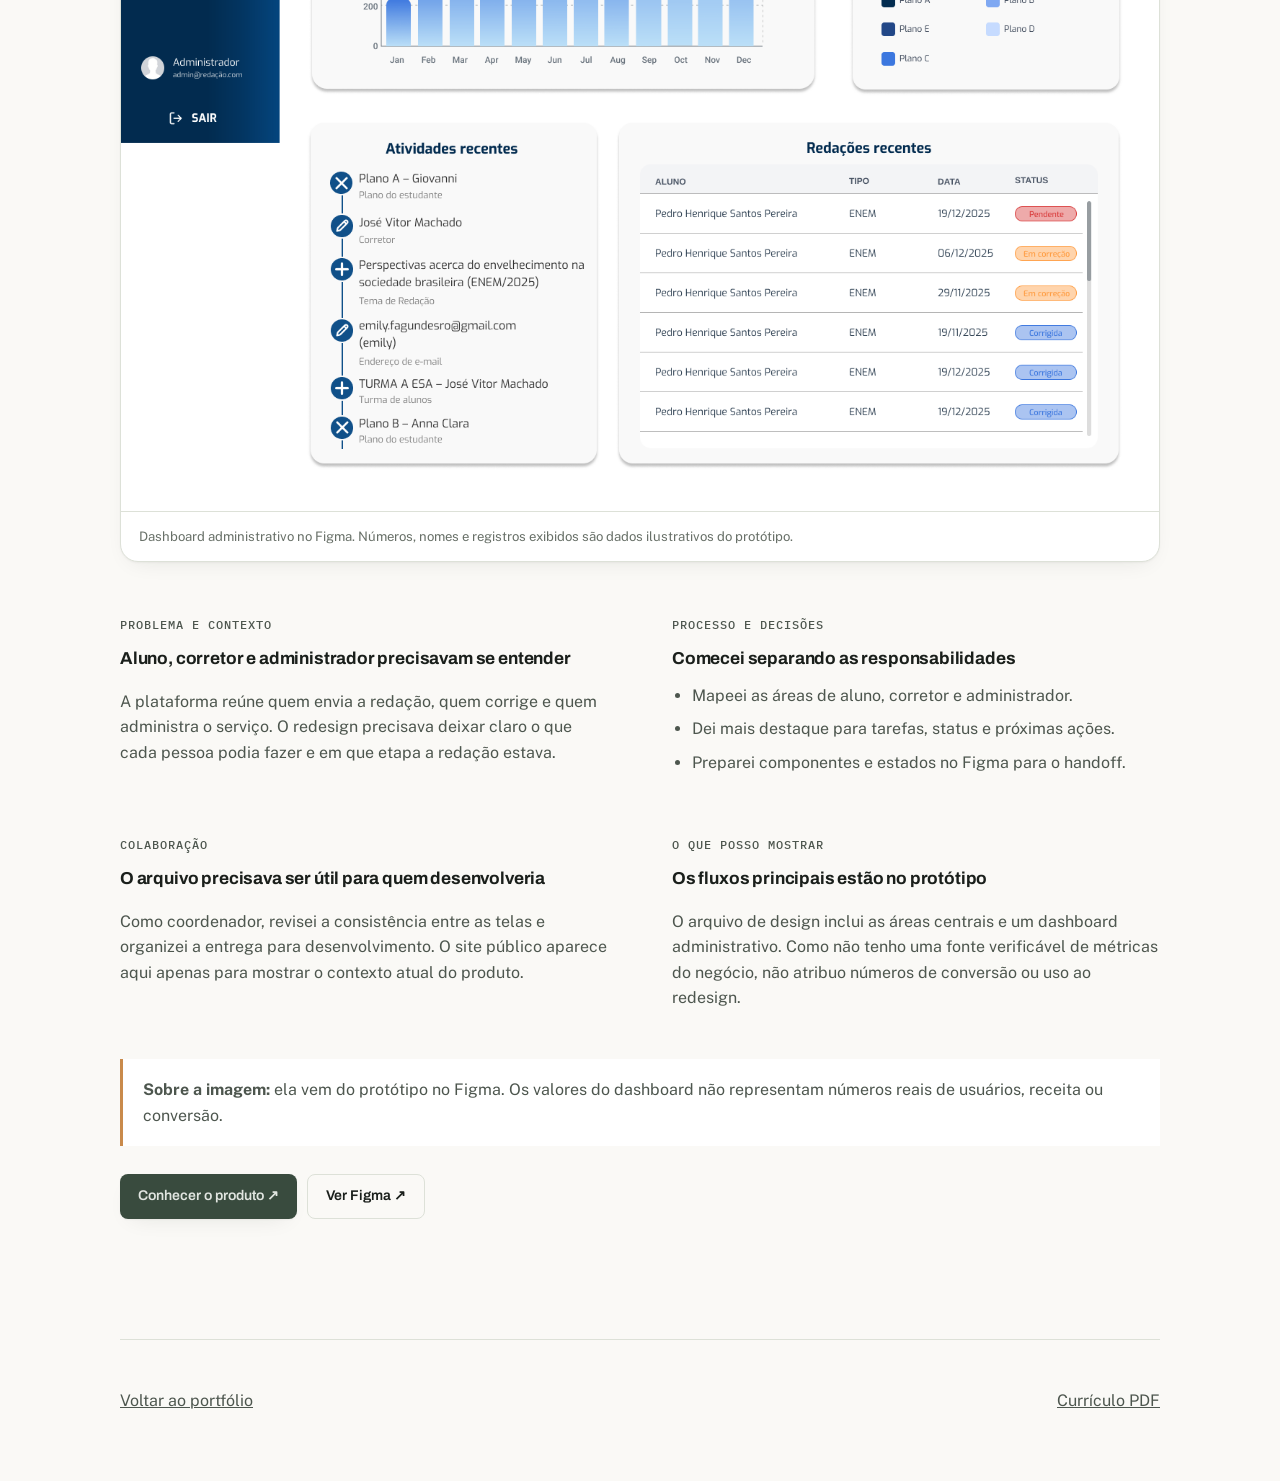
==== commit e5fee2f0: "fix: crop browser chrome from Briefly screenshot" ====
--- a/case-studies.html
+++ b/case-studies.html
@@ -28,8 +28,8 @@
 </section>
 
 <section id="briefly" class="case-study">
-<div data-lang-block="pt-BR"><div class="case-heading"><div><p class="case-label">03 · IA aplicada · Automação</p><h2>Briefly AI</h2></div><p class="case-role"><strong>Papel:</strong> desenhei e construí o fluxo completo no n8n, da entrada à revisão humana.</p></div><figure class="case-cover"><img src="assets/cases/briefly-ai-workflow.png" alt="Workflow completo do Briefly AI no n8n" width="1911" height="973"><figcaption>Fluxo publicado e validado localmente: geração, revisão, histórico, refinamento e decisão final.</figcaption></figure><div class="architecture" aria-label="Arquitetura do Briefly AI"><div>Formulário</div><span>→</span><div>OpenAI + JSON Schema</div><span>→</span><div>Revisão humana</div><span>→</span><div>Histórico + refinamento</div></div><div class="case-grid"><div class="case-copy"><p class="case-label">Problema e contexto</p><h3>Solicitações vagas criavam retrabalho</h3><p>Pedidos chegavam sem objetivo, público, prazo ou critério de sucesso claros. O fluxo precisava organizar o que foi informado sem transformar suposições da IA em requisitos.</p></div><div class="case-copy"><p class="case-label">Processo e decisões</p><h3>A saída estruturada separa fato de inferência</h3><ul><li>Um JSON Schema estrito define todos os campos do briefing.</li><li>Fatos, suposições, perguntas e riscos aparecem em grupos diferentes.</li><li>A decisão humana pode aprovar, rejeitar ou solicitar ajustes.</li></ul></div><div class="case-copy"><p class="case-label">Refinamento e rastreabilidade</p><h3>O feedback gera uma segunda versão</h3><p>Quando a pessoa solicita ajustes, os comentários orientam uma nova geração estruturada. As versões inicial e refinada, a decisão e o próximo passo ficam registrados no histórico.</p></div><div class="case-copy"><p class="case-label">Limites do projeto</p><h3>A demonstração roda localmente</h3><p>O projeto é self-hosted com Docker e requer uma chave própria da OpenAI. O repositório contém o workflow sanitizado e as instruções de reprodução, mas não representa um serviço público em produção.</p></div></div><ul class="facts"><li><strong>15</strong><span>nós no workflow</span></li><li><strong>2</strong><span>etapas de revisão</span></li><li><strong>3</strong><span>decisões possíveis</span></li></ul><div class="case-actions"><a class="btn btn-primary" href="https://github.com/gxbreus/briefly-ai" target="_blank" rel="noopener">Ver repositório ↗</a></div></div>
-<div data-lang-block="en" hidden><div class="case-heading"><div><p class="case-label">03 · Applied AI · Automation</p><h2>Briefly AI</h2></div><p class="case-role"><strong>Role:</strong> I designed and built the full n8n workflow, from intake to human review.</p></div><figure class="case-cover"><img src="assets/cases/briefly-ai-workflow.png" alt="Complete Briefly AI workflow in n8n" width="1911" height="973"><figcaption>Workflow published and validated locally: generation, review, history, refinement, and final decision.</figcaption></figure><div class="architecture" aria-label="Briefly AI architecture"><div>Form</div><span>→</span><div>OpenAI + JSON Schema</div><span>→</span><div>Human review</div><span>→</span><div>History + refinement</div></div><div class="case-grid"><div class="case-copy"><p class="case-label">Problem and context</p><h3>Vague requests created rework</h3><p>Requests arrived without a clear objective, audience, deadline, or success criteria. The workflow had to organize supplied information without turning AI assumptions into requirements.</p></div><div class="case-copy"><p class="case-label">Process and decisions</p><h3>Structured output separates facts from inference</h3><ul><li>A strict JSON Schema defines every field in the brief.</li><li>Facts, assumptions, pending questions, and risks remain separate.</li><li>The human decision can approve, reject, or request changes.</li></ul></div><div class="case-copy"><p class="case-label">Refinement and traceability</p><h3>Feedback produces a second version</h3><p>When changes are requested, reviewer comments guide a new structured generation. The initial and refined versions, the decision, and the next step are recorded in the history.</p></div><div class="case-copy"><p class="case-label">Project boundaries</p><h3>The demonstration runs locally</h3><p>The project is self-hosted with Docker and requires the user's own OpenAI key. The repository provides a sanitized workflow and reproduction instructions, but it is not presented as a public production service.</p></div></div><ul class="facts"><li><strong>15</strong><span>workflow nodes</span></li><li><strong>2</strong><span>review stages</span></li><li><strong>3</strong><span>possible decisions</span></li></ul><div class="case-actions"><a class="btn btn-primary" href="https://github.com/gxbreus/briefly-ai" target="_blank" rel="noopener">View repository ↗</a></div></div>
+<div data-lang-block="pt-BR"><div class="case-heading"><div><p class="case-label">03 · IA aplicada · Automação</p><h2>Briefly AI</h2></div><p class="case-role"><strong>Papel:</strong> desenhei e construí o fluxo completo no n8n, da entrada à revisão humana.</p></div><figure class="case-cover case-cover-workflow"><img src="assets/cases/briefly-ai-workflow.png" alt="Workflow completo do Briefly AI no n8n" width="1911" height="973"><figcaption>Fluxo publicado e validado localmente: geração, revisão, histórico, refinamento e decisão final.</figcaption></figure><div class="architecture" aria-label="Arquitetura do Briefly AI"><div>Formulário</div><span>→</span><div>OpenAI + JSON Schema</div><span>→</span><div>Revisão humana</div><span>→</span><div>Histórico + refinamento</div></div><div class="case-grid"><div class="case-copy"><p class="case-label">Problema e contexto</p><h3>Solicitações vagas criavam retrabalho</h3><p>Pedidos chegavam sem objetivo, público, prazo ou critério de sucesso claros. O fluxo precisava organizar o que foi informado sem transformar suposições da IA em requisitos.</p></div><div class="case-copy"><p class="case-label">Processo e decisões</p><h3>A saída estruturada separa fato de inferência</h3><ul><li>Um JSON Schema estrito define todos os campos do briefing.</li><li>Fatos, suposições, perguntas e riscos aparecem em grupos diferentes.</li><li>A decisão humana pode aprovar, rejeitar ou solicitar ajustes.</li></ul></div><div class="case-copy"><p class="case-label">Refinamento e rastreabilidade</p><h3>O feedback gera uma segunda versão</h3><p>Quando a pessoa solicita ajustes, os comentários orientam uma nova geração estruturada. As versões inicial e refinada, a decisão e o próximo passo ficam registrados no histórico.</p></div><div class="case-copy"><p class="case-label">Limites do projeto</p><h3>A demonstração roda localmente</h3><p>O projeto é self-hosted com Docker e requer uma chave própria da OpenAI. O repositório contém o workflow sanitizado e as instruções de reprodução, mas não representa um serviço público em produção.</p></div></div><ul class="facts"><li><strong>15</strong><span>nós no workflow</span></li><li><strong>2</strong><span>etapas de revisão</span></li><li><strong>3</strong><span>decisões possíveis</span></li></ul><div class="case-actions"><a class="btn btn-primary" href="https://github.com/gxbreus/briefly-ai" target="_blank" rel="noopener">Ver repositório ↗</a></div></div>
+<div data-lang-block="en" hidden><div class="case-heading"><div><p class="case-label">03 · Applied AI · Automation</p><h2>Briefly AI</h2></div><p class="case-role"><strong>Role:</strong> I designed and built the full n8n workflow, from intake to human review.</p></div><figure class="case-cover case-cover-workflow"><img src="assets/cases/briefly-ai-workflow.png" alt="Complete Briefly AI workflow in n8n" width="1911" height="973"><figcaption>Workflow published and validated locally: generation, review, history, refinement, and final decision.</figcaption></figure><div class="architecture" aria-label="Briefly AI architecture"><div>Form</div><span>→</span><div>OpenAI + JSON Schema</div><span>→</span><div>Human review</div><span>→</span><div>History + refinement</div></div><div class="case-grid"><div class="case-copy"><p class="case-label">Problem and context</p><h3>Vague requests created rework</h3><p>Requests arrived without a clear objective, audience, deadline, or success criteria. The workflow had to organize supplied information without turning AI assumptions into requirements.</p></div><div class="case-copy"><p class="case-label">Process and decisions</p><h3>Structured output separates facts from inference</h3><ul><li>A strict JSON Schema defines every field in the brief.</li><li>Facts, assumptions, pending questions, and risks remain separate.</li><li>The human decision can approve, reject, or request changes.</li></ul></div><div class="case-copy"><p class="case-label">Refinement and traceability</p><h3>Feedback produces a second version</h3><p>When changes are requested, reviewer comments guide a new structured generation. The initial and refined versions, the decision, and the next step are recorded in the history.</p></div><div class="case-copy"><p class="case-label">Project boundaries</p><h3>The demonstration runs locally</h3><p>The project is self-hosted with Docker and requires the user's own OpenAI key. The repository provides a sanitized workflow and reproduction instructions, but it is not presented as a public production service.</p></div></div><ul class="facts"><li><strong>15</strong><span>workflow nodes</span></li><li><strong>2</strong><span>review stages</span></li><li><strong>3</strong><span>possible decisions</span></li></ul><div class="case-actions"><a class="btn btn-primary" href="https://github.com/gxbreus/briefly-ai" target="_blank" rel="noopener">View repository ↗</a></div></div>
 </section>
 
 <section id="redacao" class="case-study">
--- a/case-studies.css
+++ b/case-studies.css
@@ -15,6 +15,7 @@
 .case-role{max-width:350px;color:var(--ink-soft);margin:0}
 .case-cover{margin:0 0 42px;border:1px solid var(--line);border-radius:18px;overflow:hidden;background:var(--surface);box-shadow:var(--shadow)}
 .case-cover img{display:block;width:100%;height:auto}
+.case-cover-workflow img{aspect-ratio:1911/935;object-fit:cover;object-position:center bottom}
 .case-cover figcaption{padding:14px 18px;color:var(--ink-faint);font-size:.82rem;border-top:1px solid var(--line)}
 .case-grid{display:grid;grid-template-columns:repeat(2,minmax(0,1fr));gap:42px 64px}
 .case-copy h3{font-size:1.08rem;margin:8px 0 10px}
